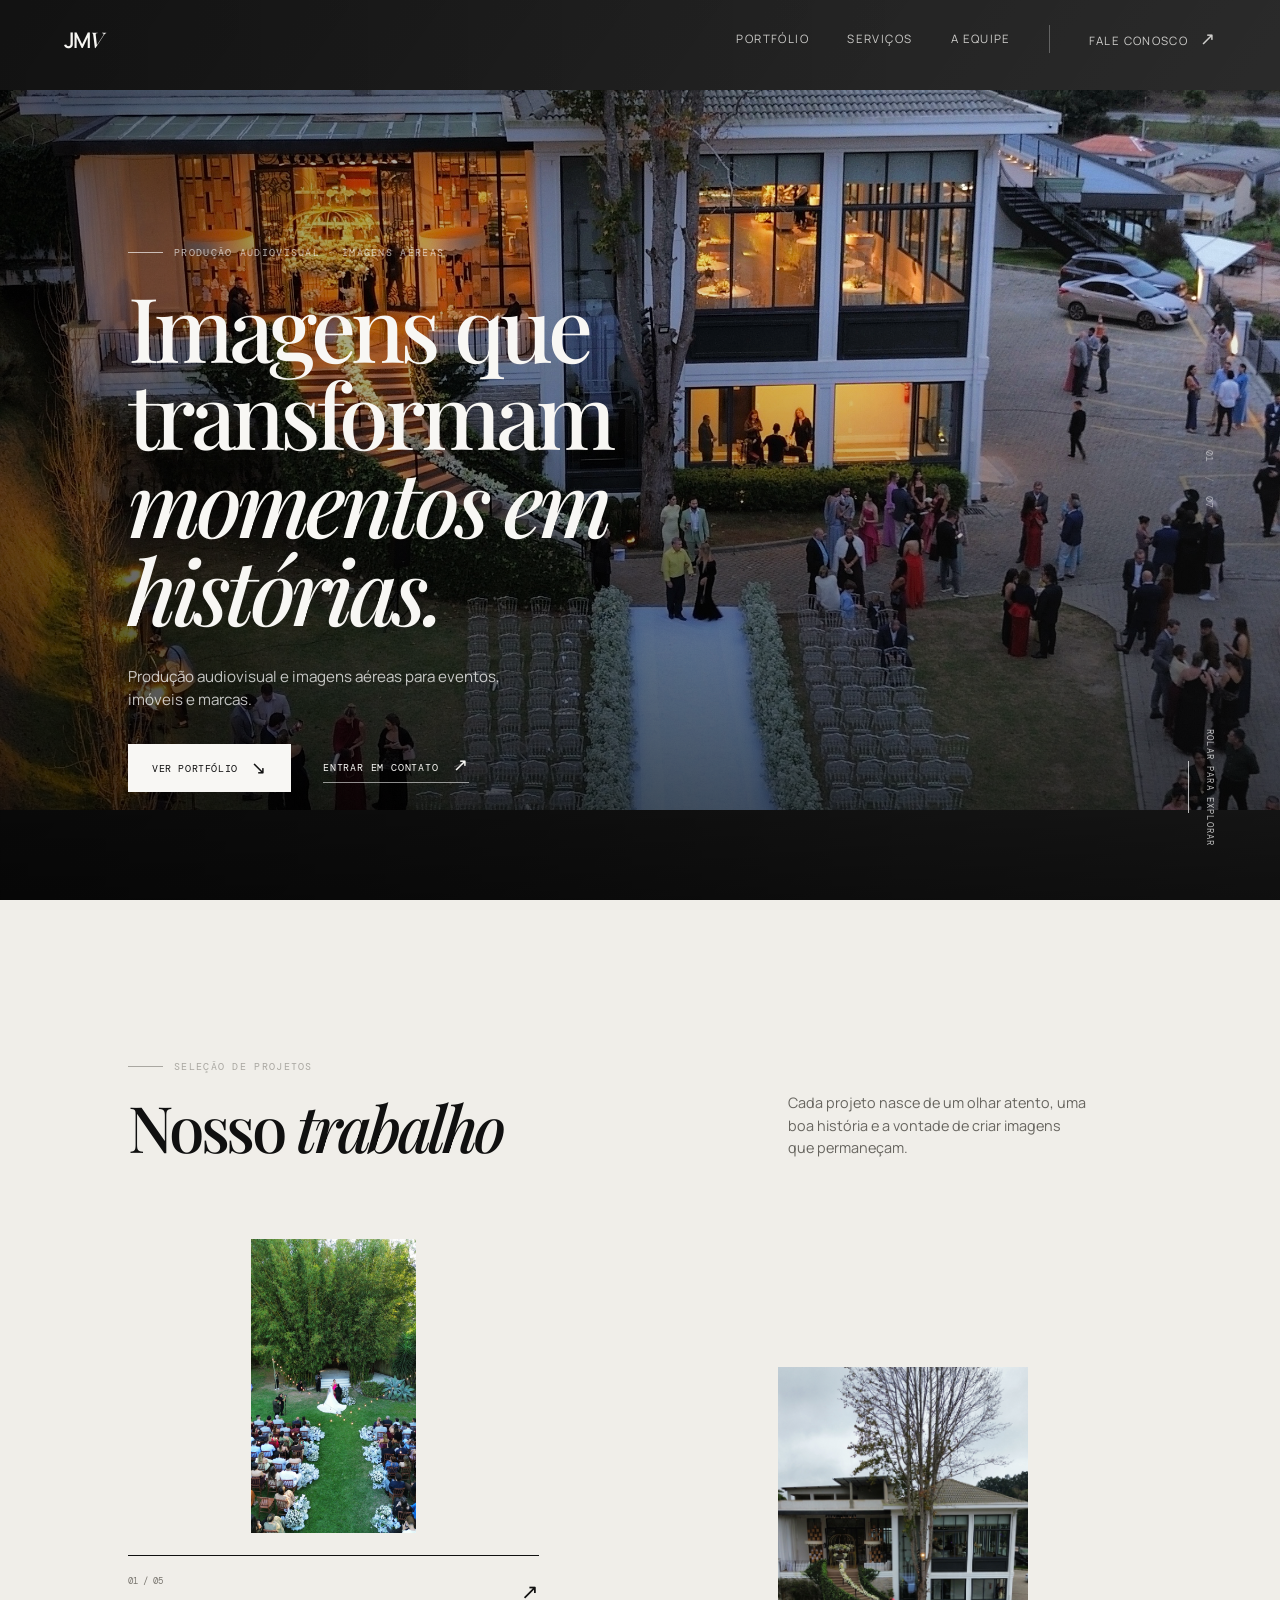
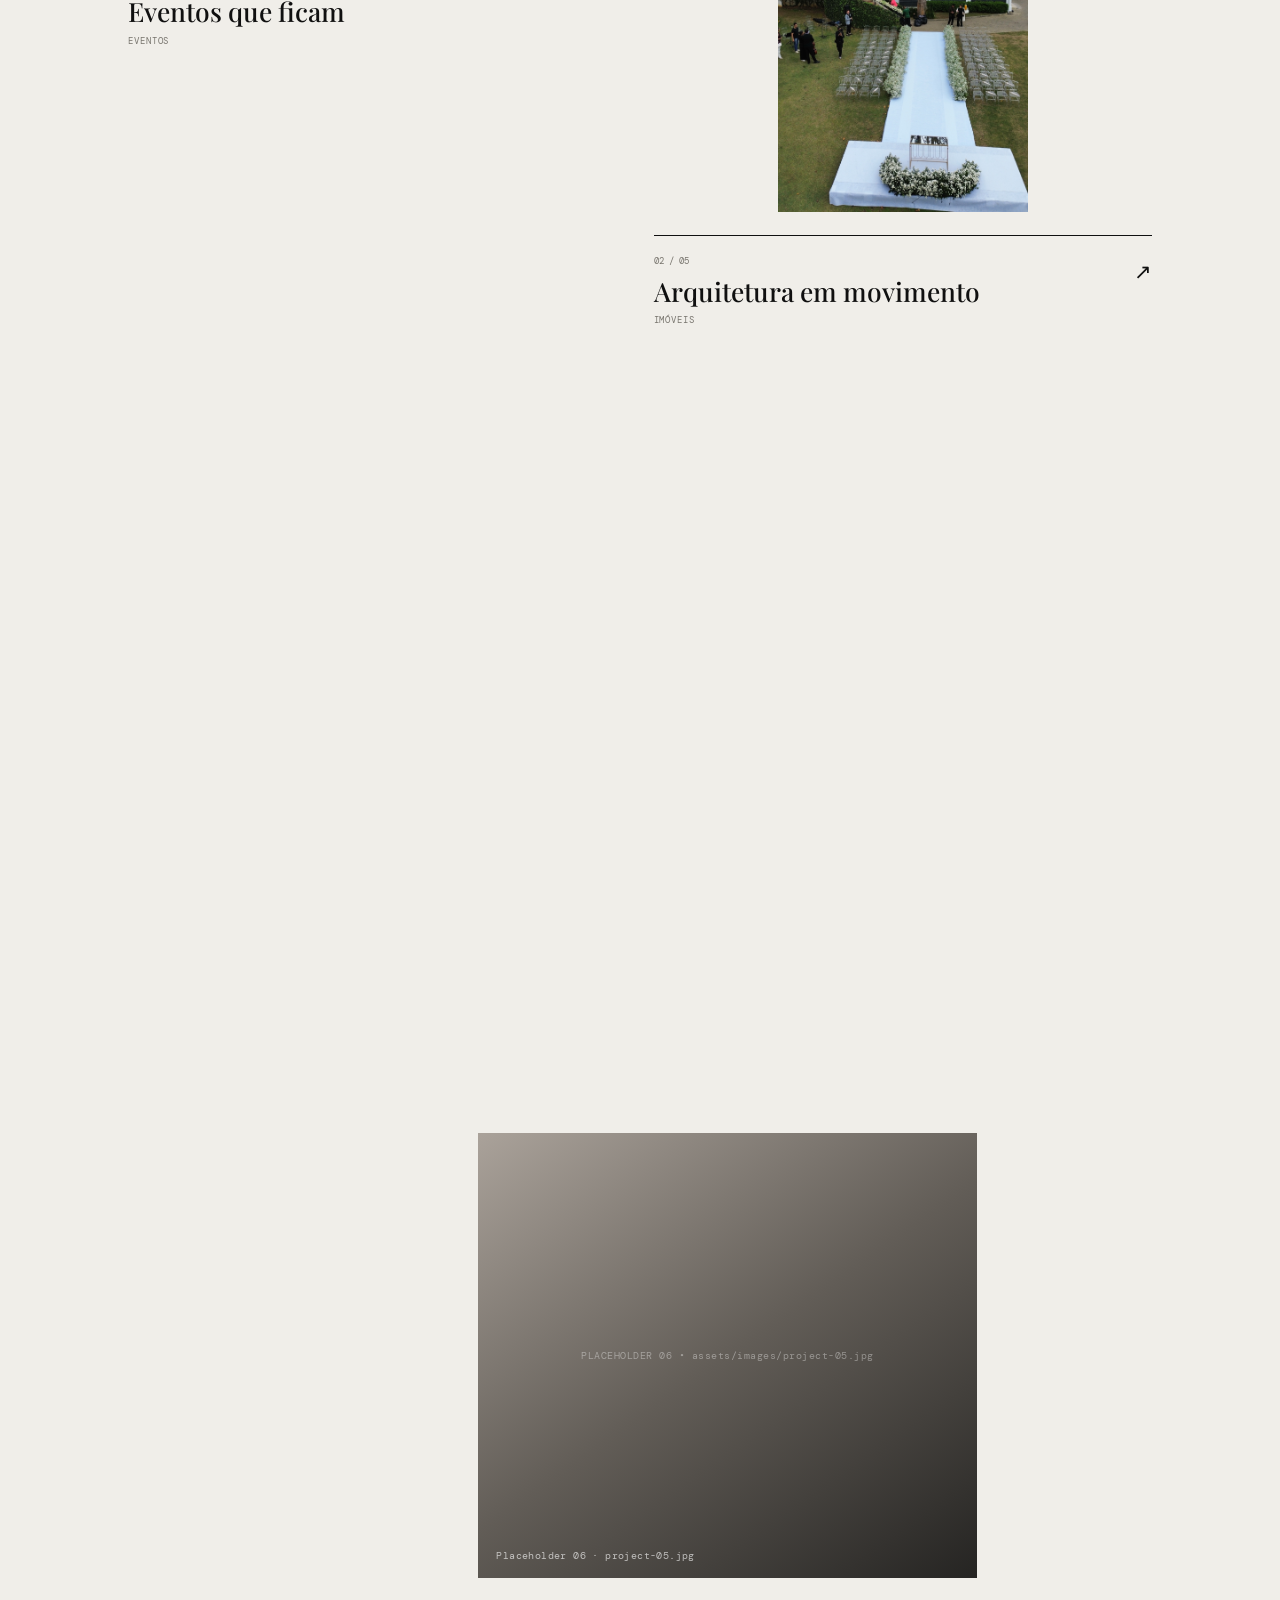
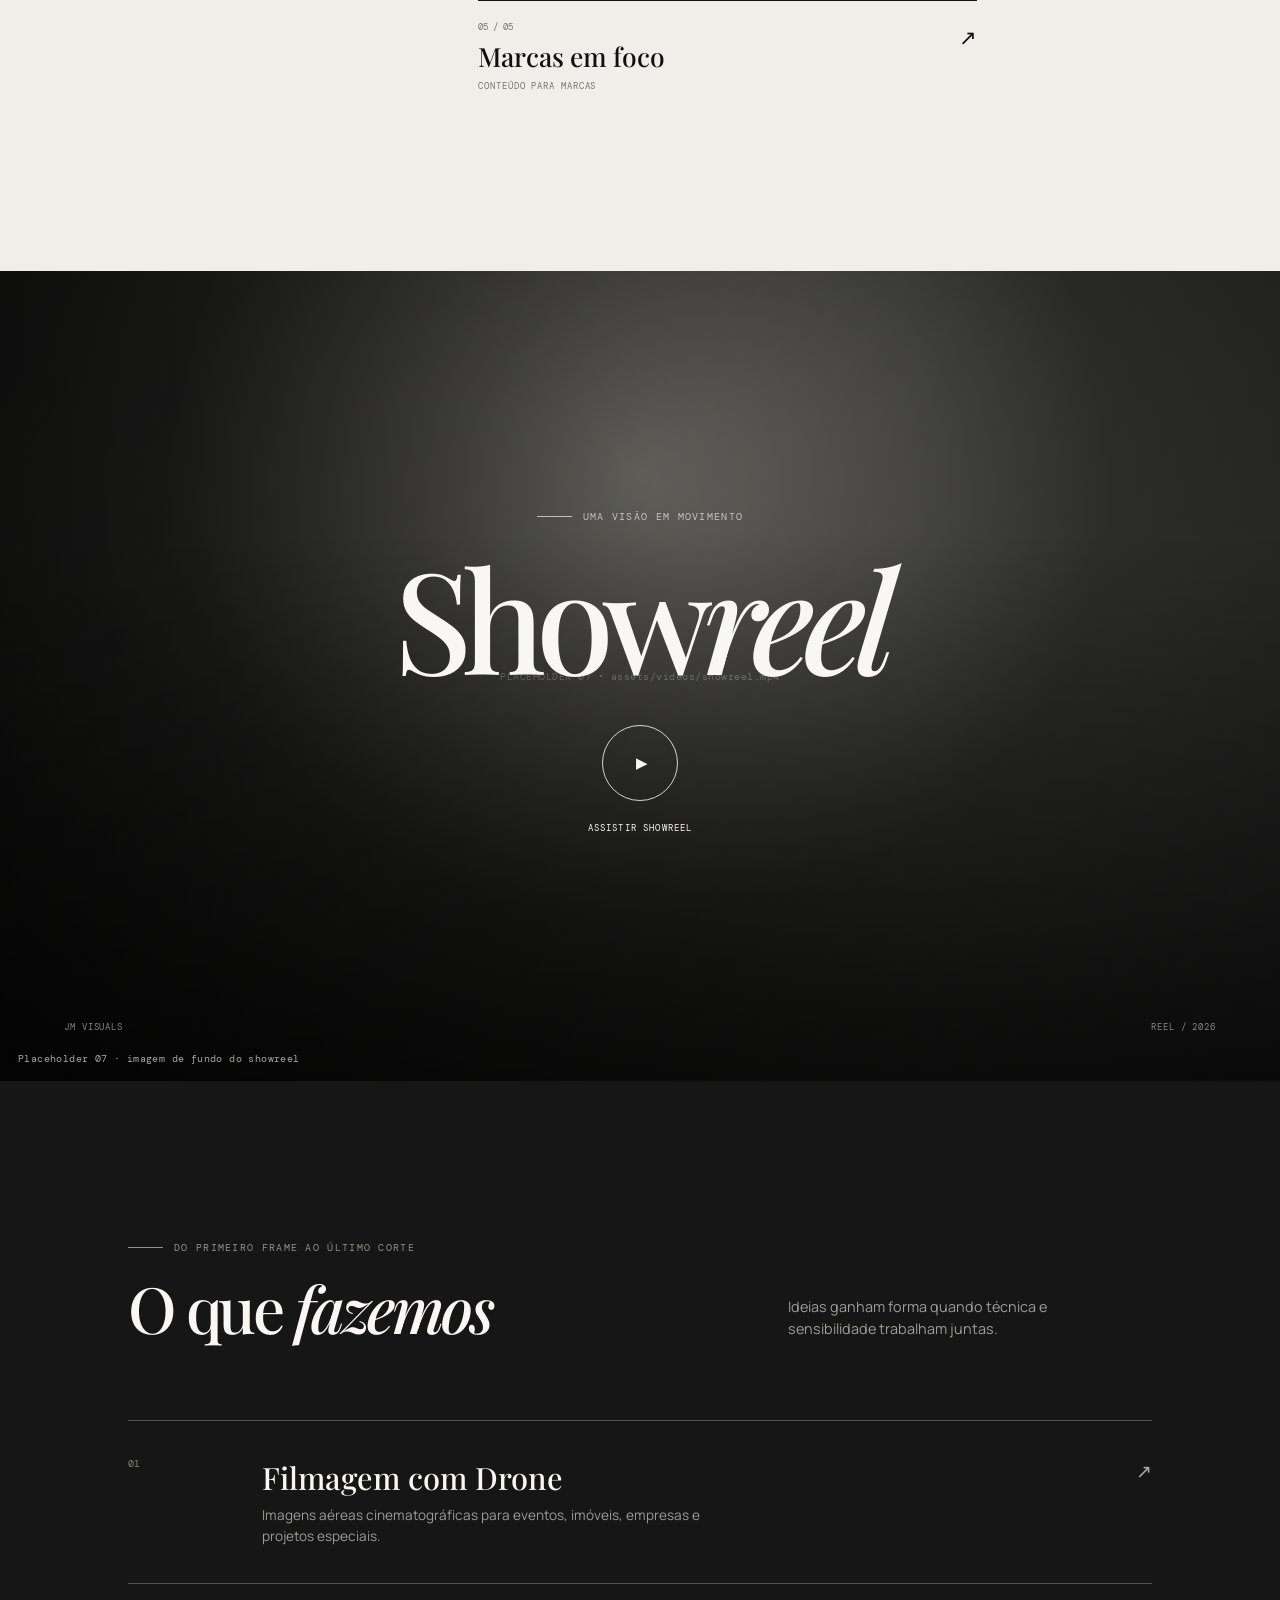
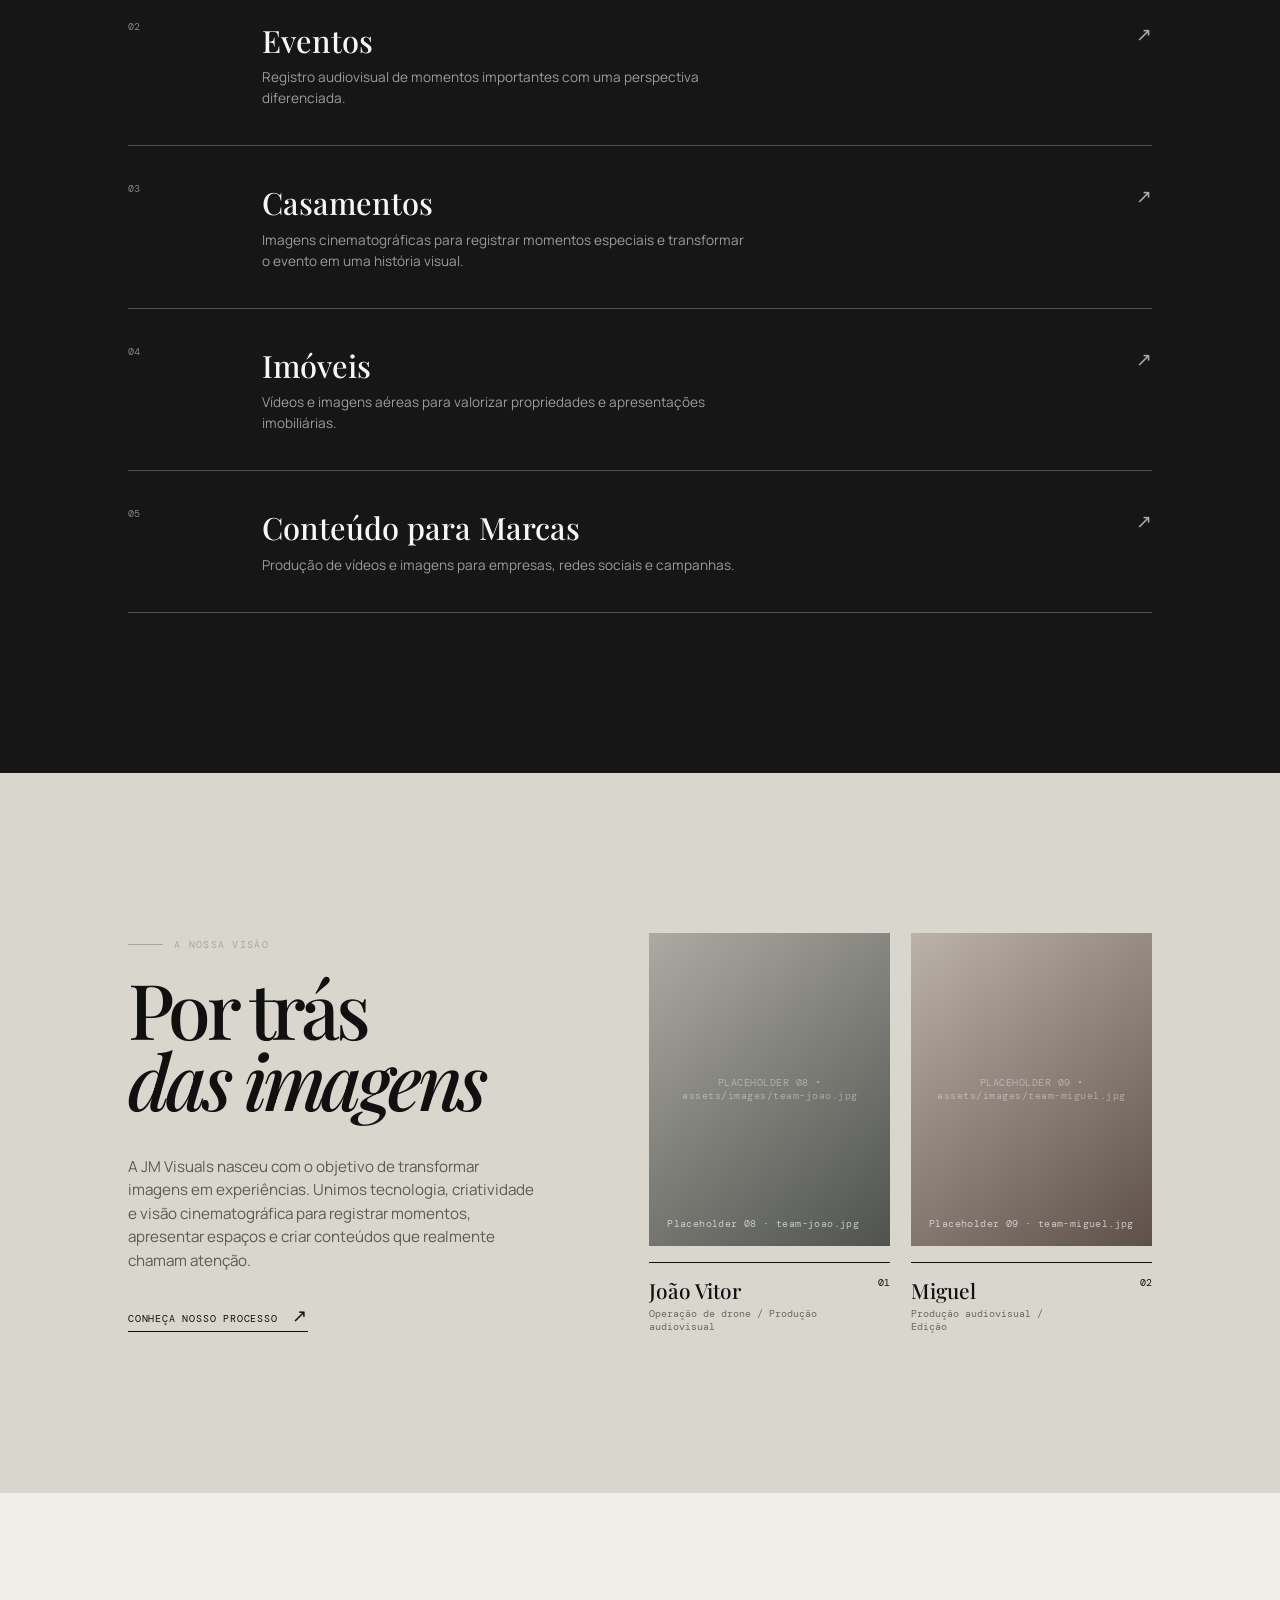
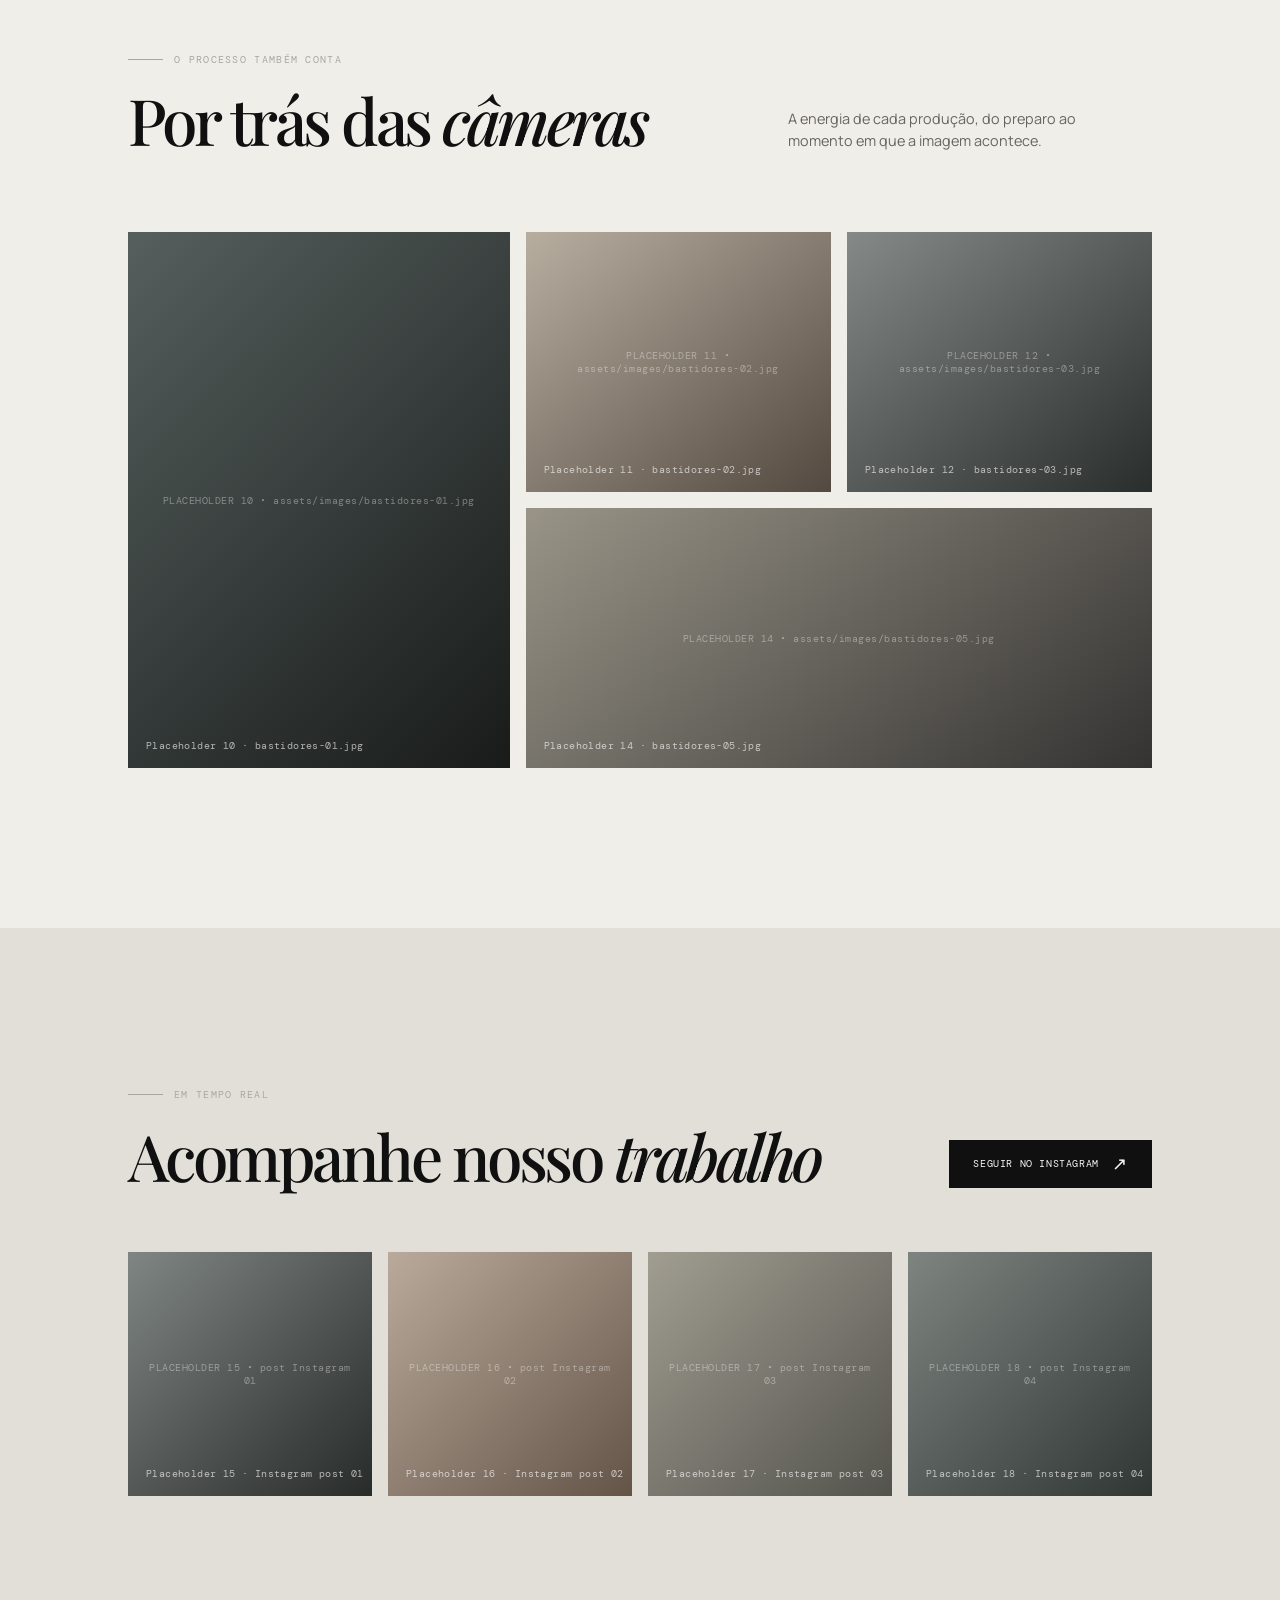
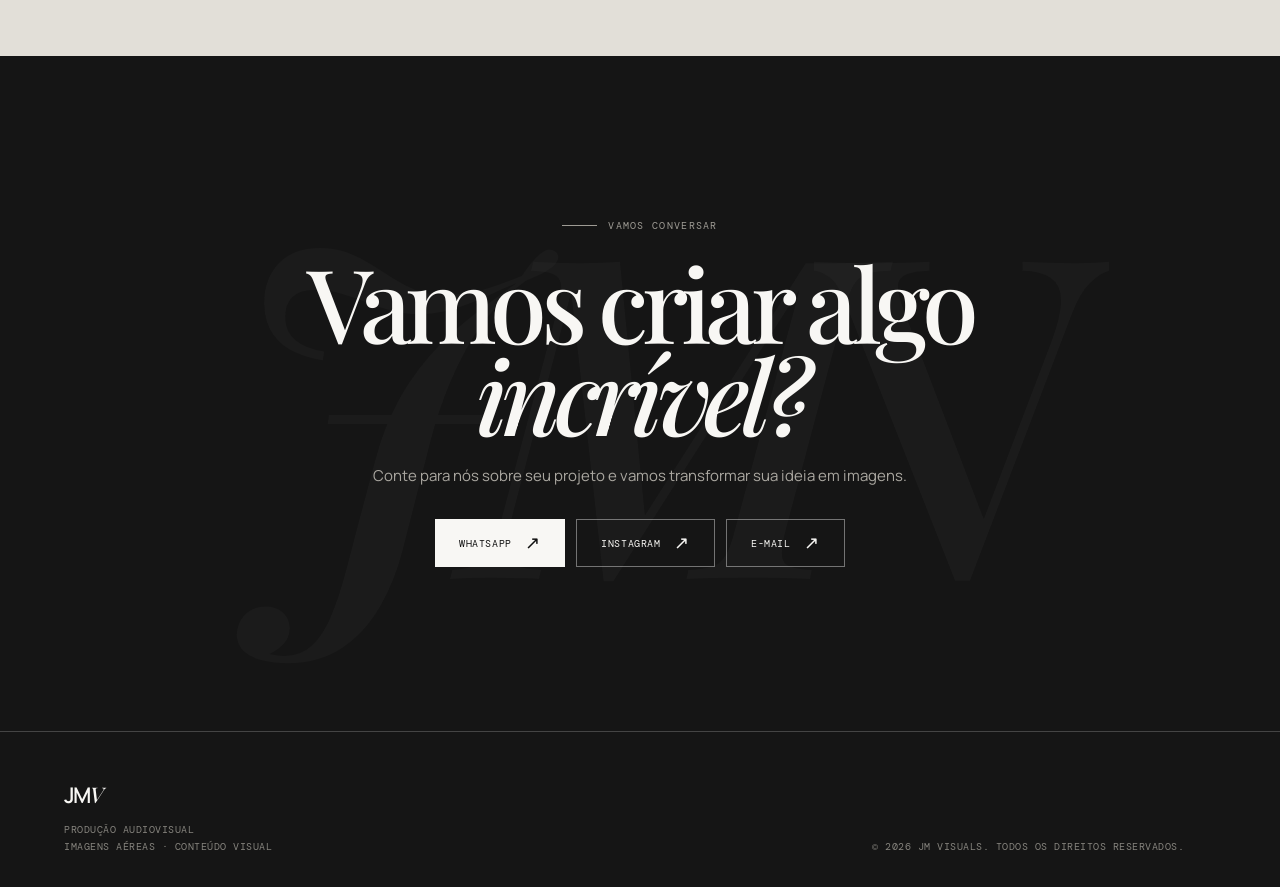
==== projeto/index.html @ 0818f1b1 "Initial commit" ====
<!doctype html>
<html lang="pt-BR">
<head>
  <meta charset="utf-8">
  <meta name="viewport" content="width=device-width, initial-scale=1">
  <meta name="description" content="JM Visuals: produção audiovisual, imagens aéreas e conteúdo visual.">
  <meta name="theme-color" content="#101010">
  <title>JM Visuals | Imagens que transformam momentos em histórias</title>
  <link rel="preconnect" href="https://fonts.googleapis.com">
  <link rel="preconnect" href="https://fonts.gstatic.com" crossorigin>
  <link href="https://fonts.googleapis.com/css2?family=DM+Mono:wght@400;500&family=Manrope:wght@400;500;600;700&family=Playfair+Display:ital,wght@0,500;0,600;1,500&display=swap" rel="stylesheet">
  <link rel="stylesheet" href="css/style.css">
  <script src="js/script.js" defer></script>
</head>
<body>
  <div class="page-loader" aria-hidden="true"><span>JM</span></div>
  <header class="site-header" id="top">
    <a class="brand" href="#top" aria-label="JM Visuals, início">JM<span>V</span></a>
    <button class="menu-toggle" type="button" aria-expanded="false" aria-controls="site-nav" aria-label="Abrir menu"><span></span><span></span></button>
    <nav class="site-nav" id="site-nav" aria-label="Navegação principal"><a href="#portfolio">Portfólio</a><a href="#services">Serviços</a><a href="#about">A equipe</a><a href="#contact" class="nav-contact">Fale conosco <span>↗</span></a></nav>
  </header>
  <main>
    <section class="hero" id="home" aria-labelledby="hero-title">
      <div class="hero-media placeholder-media media-hero" data-label="PLACEHOLDER 01 • celular: assets/images/hero.jpg • desktop: assets/images/hero2.jpg" data-mobile="assets/images/hero.jpg" data-desktop="assets/images/hero2.jpg"><span class="media-note">Placeholder 01 · hero mobile: hero.jpg · desktop: hero2.jpg</span></div>
      <div class="hero-overlay"></div>
      <div class="hero-content reveal"><p class="eyebrow"><span class="eyebrow-line"></span> Produção audiovisual · Imagens aéreas</p><h1 id="hero-title">Imagens que transformam<br><em>momentos em histórias.</em></h1><p class="hero-lede">Produção audiovisual e imagens aéreas para eventos, imóveis e marcas.</p><div class="hero-actions"><a class="button button-light" href="#portfolio">Ver portfólio <span>↘</span></a><a class="text-link" href="#contact">Entrar em contato <span>↗</span></a></div></div>
      <a class="scroll-cue" href="#portfolio" aria-label="Rolar para o portfólio"><span>Rolar para explorar</span><i></i></a><div class="hero-index">01 <span>/</span> 07</div>
    </section>
    <section class="portfolio section-pad" id="portfolio" aria-labelledby="portfolio-title"><div class="section-heading reveal"><div><p class="eyebrow"><span class="eyebrow-line"></span> Seleção de projetos</p><h2 id="portfolio-title">Nosso <em>trabalho</em></h2></div><p class="section-intro">Cada projeto nasce de um olhar atento, uma boa história e a vontade de criar imagens que permaneçam.</p></div><div class="portfolio-grid">
      <article class="project-card project-feature reveal"><div class="project-media placeholder-media media-project-01" data-label="PLACEHOLDER 02 • assets/images/imagem1.jpg"><span class="media-note">Placeholder 02 · imagem1.jpg</span></div><div class="project-info"><p class="project-number">01 / 05</p><h3>Eventos que ficam</h3><p>Eventos</p><span class="project-arrow">↗</span></div></article>
      <article class="project-card reveal"><div class="project-media placeholder-media media-project-02" data-label="PLACEHOLDER 03 • assets/images/imagem2.jpg"><span class="media-note">Placeholder 03 · imagem2.jpg</span></div><div class="project-info"><p class="project-number">02 / 05</p><h3>Arquitetura em movimento</h3><p>Imóveis</p><span class="project-arrow">↗</span></div></article>
      <article class="project-card reveal"><div class="project-media placeholder-media media-project-03" data-label="PLACEHOLDER 04 • assets/images/imagem3.jpg"><span class="media-note">Placeholder 04 · imagem3.jpg</span></div><div class="project-info"><p class="project-number">03 / 05</p><h3>Um dia para lembrar</h3><p>Casamentos</p><span class="project-arrow">↗</span></div></article>
      <article class="project-card reveal"><div class="project-media placeholder-media media-project-04" data-label="PLACEHOLDER 05 • assets/images/imagem4.jpg"><span class="media-note">Placeholder 05 · imagem4.jpg</span></div><div class="project-info"><p class="project-number">04 / 05</p><h3>Visto de cima</h3><p>Drone</p><span class="project-arrow">↗</span></div></article>
      <article class="project-card reveal"><div class="project-media placeholder-media media-project-05" data-label="PLACEHOLDER 06 • assets/images/project-05.jpg"><span class="media-note">Placeholder 06 · project-05.jpg</span></div><div class="project-info"><p class="project-number">05 / 05</p><h3>Marcas em foco</h3><p>Conteúdo para marcas</p><span class="project-arrow">↗</span></div></article>
    </div></section>
    <section class="showreel" aria-labelledby="showreel-title"><div class="showreel-media placeholder-media media-showreel" data-label="PLACEHOLDER 07 • assets/videos/showreel.mp4"><span class="media-note">Placeholder 07 · imagem de fundo do showreel</span></div><div class="showreel-overlay"></div><div class="showreel-content reveal"><p class="eyebrow"><span class="eyebrow-line"></span> Uma visão em movimento</p><h2 id="showreel-title">Show<span>reel</span></h2><button class="play-button" type="button" aria-label="Assistir Showreel"><span>▶</span></button><p>Assistir Showreel</p></div><div class="showreel-meta"><span>JM VISUALS</span><span>REEL / 2026</span></div></section>
    <section class="services section-pad" id="services" aria-labelledby="services-title"><div class="section-heading reveal"><div><p class="eyebrow"><span class="eyebrow-line"></span> Do primeiro frame ao último corte</p><h2 id="services-title">O que <em>fazemos</em></h2></div><p class="section-intro">Ideias ganham forma quando técnica e sensibilidade trabalham juntas.</p></div><div class="services-list">
      <article class="service-item reveal"><span class="service-index">01</span><div><h3>Filmagem com Drone</h3><p>Imagens aéreas cinematográficas para eventos, imóveis, empresas e projetos especiais.</p></div><span class="service-symbol">↗</span></article><article class="service-item reveal"><span class="service-index">02</span><div><h3>Eventos</h3><p>Registro audiovisual de momentos importantes com uma perspectiva diferenciada.</p></div><span class="service-symbol">↗</span></article><article class="service-item reveal"><span class="service-index">03</span><div><h3>Casamentos</h3><p>Imagens cinematográficas para registrar momentos especiais e transformar o evento em uma história visual.</p></div><span class="service-symbol">↗</span></article><article class="service-item reveal"><span class="service-index">04</span><div><h3>Imóveis</h3><p>Vídeos e imagens aéreas para valorizar propriedades e apresentações imobiliárias.</p></div><span class="service-symbol">↗</span></article><article class="service-item reveal"><span class="service-index">05</span><div><h3>Conteúdo para Marcas</h3><p>Produção de vídeos e imagens para empresas, redes sociais e campanhas.</p></div><span class="service-symbol">↗</span></article>
    </div></section>
    <section class="about section-pad" id="about" aria-labelledby="about-title"><div class="about-copy reveal"><p class="eyebrow"><span class="eyebrow-line"></span> A nossa visão</p><h2 id="about-title">Por trás<br><em>das imagens</em></h2><p class="about-text">A JM Visuals nasceu com o objetivo de transformar imagens em experiências. Unimos tecnologia, criatividade e visão cinematográfica para registrar momentos, apresentar espaços e criar conteúdos que realmente chamam atenção.</p><a class="text-link text-link-dark" href="#contact">Conheça nosso processo <span>↗</span></a></div><div class="team-grid"><article class="team-member reveal"><div class="team-photo placeholder-media media-team-joao" data-label="PLACEHOLDER 08 • assets/images/team-joao.jpg"><span class="media-note">Placeholder 08 · team-joao.jpg</span></div><div class="team-caption"><div><h3>João Vitor</h3><p>Operação de drone / Produção audiovisual</p></div><span>01</span></div></article><article class="team-member reveal"><div class="team-photo placeholder-media media-team-miguel" data-label="PLACEHOLDER 09 • assets/images/team-miguel.jpg"><span class="media-note">Placeholder 09 · team-miguel.jpg</span></div><div class="team-caption"><div><h3>Miguel</h3><p>Produção audiovisual / Edição</p></div><span>02</span></div></article></div></section>
    <section class="behind section-pad" aria-labelledby="behind-title"><div class="section-heading reveal"><div><p class="eyebrow"><span class="eyebrow-line"></span> O processo também conta</p><h2 id="behind-title">Por trás das <em>câmeras</em></h2></div><p class="section-intro">A energia de cada produção, do preparo ao momento em que a imagem acontece.</p></div><div class="behind-grid"><div class="behind-item behind-large placeholder-media media-behind-01 reveal" data-label="PLACEHOLDER 10 • assets/images/bastidores-01.jpg"><span class="media-note">Placeholder 10 · bastidores-01.jpg</span></div><div class="behind-item placeholder-media media-behind-02 reveal" data-label="PLACEHOLDER 11 • assets/images/bastidores-02.jpg"><span class="media-note">Placeholder 11 · bastidores-02.jpg</span></div><div class="behind-item placeholder-media media-behind-03 reveal" data-label="PLACEHOLDER 12 • assets/images/bastidores-03.jpg"><span class="media-note">Placeholder 12 · bastidores-03.jpg</span></div><div class="behind-item behind-wide placeholder-media media-behind-05 reveal" data-label="PLACEHOLDER 14 • assets/images/bastidores-05.jpg"><span class="media-note">Placeholder 14 · bastidores-05.jpg</span></div></div></section>
    <section class="instagram section-pad" aria-labelledby="instagram-title"><div class="instagram-header reveal"><div><p class="eyebrow"><span class="eyebrow-line"></span> Em tempo real</p><h2 id="instagram-title">Acompanhe nosso <em>trabalho</em></h2></div><a class="button button-dark" href="https://www.instagram.com/jmvisuals.air?stkn=MTF0ajE1YmlzdjF0OQ%3D%3D&amp;utm_source=qr" target="_blank" rel="noreferrer">Seguir no Instagram <span>↗</span></a></div><div class="instagram-grid"><div class="instagram-item placeholder-media insta-01 reveal" data-label="PLACEHOLDER 15 • post Instagram 01"><span class="media-note">Placeholder 15 · Instagram post 01</span></div><div class="instagram-item placeholder-media insta-02 reveal" data-label="PLACEHOLDER 16 • post Instagram 02"><span class="media-note">Placeholder 16 · Instagram post 02</span></div><div class="instagram-item placeholder-media insta-03 reveal" data-label="PLACEHOLDER 17 • post Instagram 03"><span class="media-note">Placeholder 17 · Instagram post 03</span></div><div class="instagram-item placeholder-media insta-04 reveal" data-label="PLACEHOLDER 18 • post Instagram 04"><span class="media-note">Placeholder 18 · Instagram post 04</span></div></div></section>
    <section class="contact" id="contact" aria-labelledby="contact-title"><div class="contact-inner reveal"><p class="eyebrow"><span class="eyebrow-line"></span> Vamos conversar</p><h2 id="contact-title">Vamos criar algo<br><em>incrível?</em></h2><p>Conte para nós sobre seu projeto e vamos transformar sua ideia em imagens.</p><div class="contact-actions"><a class="button button-light" href="https://wa.me/5527999960198?text=Ol%C3%A1%21+Gostaria+de+conhecer+os+servi%C3%A7os+da+JM+Visuals" target="_blank" rel="noreferrer">WhatsApp <span>↗</span></a><a class="button button-outline" href="https://www.instagram.com/jmvisuals.air?stkn=MTF0ajE1YmlzdjF0OQ%3D%3D&amp;utm_source=qr" target="_blank" rel="noreferrer">Instagram <span>↗</span></a><a class="button button-outline" href="mailto:contato@jmvisuals.com.br">E-mail <span>↗</span></a></div></div><div class="contact-mark" aria-hidden="true">JM<span>V</span></div></section>
  </main>
  <footer class="site-footer"><div class="footer-brand"><a class="brand brand-dark" href="#top">JM<span>V</span></a><p>Produção audiovisual<br>Imagens aéreas · Conteúdo visual</p></div><p class="copyright">© 2026 JM Visuals. Todos os direitos reservados.</p></footer>
  <div class="video-modal" aria-hidden="true" role="dialog" aria-label="Showreel"><button class="modal-close" type="button" aria-label="Fechar vídeo">×</button><div class="video-frame"><video controls preload="metadata"><source src="assets/videos/showreel.mp4" type="video/mp4">Seu navegador não suporta vídeo HTML5.</video><div class="video-empty"><span>▶</span><p>Adicione seu arquivo em<br><strong>assets/videos/showreel.mp4</strong></p></div></div></div>
</body>
</html>
---- projeto/css/style.css ----
.hero-media{background-size:contain!important;background-position:center!important;background-repeat:no-repeat!important}
.placeholder-media.has-media{background-size:contain!important;background-position:center!important;background-repeat:no-repeat!important}
.placeholder-media.has-media:before,.placeholder-media.has-media .media-note{display:none}
.media-project-01{background:linear-gradient(135deg,#6f7777,#242828 58%,#0f1111)}.media-project-02{background:linear-gradient(145deg,#b1a796,#595348 53%,#252321)}.media-project-03{background:linear-gradient(145deg,#bda38f,#5e4c43 50%,#1c1a1b)}.media-project-04{background:linear-gradient(145deg,#78807c,#363b38 58%,#171918)}.media-project-05{background:linear-gradient(145deg,#aaa29a,#625d57 50%,#252422)}
.media-project-01{background-image:linear-gradient(135deg,rgba(111,119,119,.72),rgba(36,40,40,.72) 58%,rgba(15,17,17,.72)),url('../assets/images/project-01.jpg')}.media-project-02{background-image:linear-gradient(145deg,rgba(177,167,150,.72),rgba(89,83,72,.72) 53%,rgba(37,35,33,.72)),url('../assets/images/project-02.jpg')}.media-project-03{background-image:linear-gradient(145deg,rgba(189,163,143,.72),rgba(94,76,67,.72) 50%,rgba(28,26,27,.72)),url('../assets/images/project-03.jpg')}.media-project-04{background-image:linear-gradient(145deg,rgba(120,128,124,.72),rgba(54,59,56,.72) 58%,rgba(23,25,24,.72)),url('../assets/images/project-04.jpg')}.media-project-05{background-image:linear-gradient(145deg,rgba(170,162,154,.72),rgba(98,93,87,.72) 50%,rgba(37,36,34,.72)),url('../assets/images/project-05.jpg')}
.media-team-joao{background-image:linear-gradient(140deg,rgba(172,170,162,.72),rgba(79,82,78,.72)),url('../assets/images/team-joao.jpg')}.media-team-miguel{background-image:linear-gradient(140deg,rgba(187,178,170,.72),rgba(94,80,72,.72)),url('../assets/images/team-miguel.jpg')}
:root{--ink:#101010;--paper:#f0eee9;--muted:#a9a7a1;--line:rgba(16,16,16,.16);--white:#f8f7f4;--mono:'DM Mono',monospace;--sans:'Manrope',sans-serif;--display:'Playfair Display',serif}*{box-sizing:border-box}html{scroll-behavior:smooth}body{margin:0;background:var(--paper);color:var(--ink);font-family:var(--sans);font-size:15px;line-height:1.55}body.is-locked{overflow:hidden}a{color:inherit;text-decoration:none}button{font:inherit;border:0;cursor:pointer}.page-loader{position:fixed;inset:0;background:var(--ink);z-index:100;display:grid;place-items:center;color:var(--white);font-family:var(--display);font-size:3rem;font-style:italic;animation:loader-out .9s .4s forwards}.page-loader span{animation:loader-word .7s ease-out forwards}@keyframes loader-word{from{opacity:0;transform:translateY(12px)}to{opacity:1;transform:none}}@keyframes loader-out{to{visibility:hidden;opacity:0;pointer-events:none}}.site-header{height:78px;position:fixed;top:0;left:0;right:0;z-index:20;padding:0 5vw;display:flex;align-items:center;justify-content:space-between;color:var(--white);transition:background .35s,height .35s}.site-header.scrolled{height:64px;background:rgba(16,16,16,.92);backdrop-filter:blur(12px)}.brand{font:600 1.35rem var(--sans);letter-spacing:-.08em}.brand span{font-family:var(--display);font-style:italic;font-weight:500}.site-nav{display:flex;align-items:center;gap:2.4rem;font-size:.72rem;text-transform:uppercase;letter-spacing:.12em}.site-nav a{opacity:.8;transition:opacity .25s}.site-nav a:hover{opacity:1}.nav-contact{border-left:1px solid rgba(255,255,255,.35);padding-left:2.4rem}.site-nav span,.button span,.text-link span{font-size:1.1rem;margin-left:.5rem}.menu-toggle{display:none;background:none;width:36px;height:36px;padding:8px}.menu-toggle span{display:block;background:var(--white);height:1px;margin:6px 0;transition:.25s}.hero{min-height:100svh;position:relative;display:flex;align-items:flex-end;overflow:hidden;background:#252525;color:var(--white)}.placeholder-media{position:relative;overflow:hidden;background:#292929}.placeholder-media:before{content:attr(data-label);position:absolute;inset:0;display:grid;place-items:center;color:rgba(255,255,255,.38);font:10px var(--mono);letter-spacing:.05em;text-align:center;padding:20px}.media-note{position:absolute;bottom:16px;left:18px;color:rgba(255,255,255,.65);font:10px var(--mono);letter-spacing:.04em;z-index:2}.hero-media,.showreel-media{position:absolute;inset:0;background:radial-gradient(circle at 70% 34%,#6b6b67 0,#343431 30%,#191919 68%)}.hero-media:after,.showreel-media:after{content:'';position:absolute;inset:0;background:linear-gradient(125deg,rgba(0,0,0,.35),transparent 50%,rgba(255,255,255,.08));opacity:.8}.hero-overlay,.showreel-overlay{position:absolute;inset:0;background:linear-gradient(0deg,rgba(0,0,0,.7),transparent 68%),linear-gradient(90deg,rgba(0,0,0,.35),transparent 72%)}.hero-content{position:relative;z-index:1;padding:0 10vw 12vh;max-width:960px}.eyebrow{font:10px var(--mono);text-transform:uppercase;letter-spacing:.13em;display:flex;align-items:center;gap:11px;margin:0 0 1.4rem;color:var(--muted)}.hero .eyebrow{color:rgba(255,255,255,.65)}.eyebrow-line{display:inline-block;width:35px;height:1px;background:currentColor}.hero h1{font:500 clamp(3rem,7vw,7.3rem)/.98 var(--display);letter-spacing:-.055em;margin:0}.hero h1 em,h2 em{font-style:italic;font-weight:500}.hero-lede{max-width:380px;font-size:.95rem;color:rgba(255,255,255,.75);margin:2rem 0}.hero-actions{display:flex;align-items:center;gap:2rem}.button{display:inline-flex;align-items:center;justify-content:center;gap:.35rem;min-height:48px;padding:0 1.5rem;font:10px var(--mono);letter-spacing:.06em;text-transform:uppercase;transition:transform .25s,background .25s,color .25s}.button:hover{transform:translateY(-3px)}.button-light{background:var(--white);color:var(--ink)}.button-light:hover{background:#fff}.button-dark{background:var(--ink);color:var(--white)}.button-outline{border:1px solid rgba(255,255,255,.4);color:var(--white)}.button-outline:hover{background:var(--white);color:var(--ink)}.text-link{font:10px var(--mono);letter-spacing:.08em;text-transform:uppercase;border-bottom:1px solid rgba(255,255,255,.55);padding-bottom:6px}.text-link-dark{border-color:var(--ink)}.scroll-cue{position:absolute;right:5vw;bottom:6vh;display:flex;flex-direction:column;align-items:center;gap:15px;font:9px var(--mono);text-transform:uppercase;letter-spacing:.13em;writing-mode:vertical-rl;color:rgba(255,255,255,.7)}.scroll-cue i{display:block;width:1px;height:52px;background:rgba(255,255,255,.7)}.hero-index{position:absolute;right:5vw;top:50%;font:10px var(--mono);color:rgba(255,255,255,.5);writing-mode:vertical-rl}.hero-index span{margin:8px 0;color:rgba(255,255,255,.25)}.section-pad{padding:10rem 10vw}.section-heading{display:flex;justify-content:space-between;align-items:flex-end;margin-bottom:5rem}.section-heading h2,.instagram h2{font:500 clamp(2.7rem,5vw,5.2rem)/1 var(--display);letter-spacing:-.055em;margin:0}.section-intro{max-width:300px;color:#67655f;font-size:.9rem;margin:0 5vw 0 2rem}.portfolio{background:var(--paper)}.portfolio-grid{display:grid;grid-template-columns:repeat(12,1fr);gap:5vw 1.7rem}.project-card{grid-column:span 5}.project-card:nth-child(2){grid-column:7/span 6;margin-top:8rem}.project-card:nth-child(3){grid-column:2/span 5}.project-card:nth-child(4){grid-column:8/span 5;margin-top:8rem}.project-card:nth-child(5){grid-column:5/span 6;margin-top:2rem}.project-media{aspect-ratio:1.12}.project-feature .project-media{aspect-ratio:1.4}.media-project-01{background:linear-gradient(135deg,#6f7777,#242828 58%,#0f1111)}.media-project-02{background:linear-gradient(145deg,#b1a796,#595348 53%,#252321)}.media-project-03{background:linear-gradient(145deg,#bda38f,#5e4c43 50%,#1c1a1b)}.media-project-04{background:linear-gradient(145deg,#78807c,#363b38 58%,#171918)}.media-project-05{background:linear-gradient(145deg,#aaa29a,#625d57 50%,#252422)}.project-info{position:relative;padding:1.2rem 0;border-top:1px solid var(--ink);margin-top:1.4rem}.project-info h3{font:500 1.65rem var(--display);margin:.35rem 0}.project-info p:last-of-type{font:9px var(--mono);text-transform:uppercase;letter-spacing:.1em;color:#78756e;margin:0}.project-number{font:9px var(--mono);color:#78756e;margin:0}.project-arrow,.service-symbol{position:absolute;right:0;top:1.2rem;font-size:1.3rem}.project-media:after,.behind-item:after,.instagram-item:after{content:'';position:absolute;inset:0;background:rgba(255,255,255,.1);opacity:0;transition:opacity .35s}.project-card:hover .project-media:after,.behind-item:hover:after,.instagram-item:hover:after{opacity:1}.project-card:hover .project-media:before{transform:scale(1.06)}.project-media:before{transition:transform .7s}.showreel{min-height:90vh;position:relative;color:var(--white);display:grid;place-items:center;overflow:hidden}.showreel-media{background:radial-gradient(ellipse at 50% 25%,#6e6d67,#272725 52%,#111)}.showreel-content{position:relative;text-align:center;display:flex;flex-direction:column;align-items:center}.showreel .eyebrow{color:rgba(255,255,255,.65)}.showreel h2{font:500 clamp(4rem,11vw,11rem)/.8 var(--display);letter-spacing:-.07em;margin:1rem 0 3.2rem}.showreel h2 span{font-style:italic}.play-button{width:76px;height:76px;border:1px solid rgba(255,255,255,.8);border-radius:50%;background:transparent;color:var(--white);transition:background .3s,transform .3s;display:grid;place-items:center}.play-button span{font-size:15px;margin-left:3px}.play-button:hover{background:var(--white);color:var(--ink);transform:scale(1.08)}.showreel-content>p:last-child{font:9px var(--mono);letter-spacing:.13em;text-transform:uppercase;margin-top:1.3rem}.showreel-meta{position:absolute;bottom:3rem;left:5vw;right:5vw;display:flex;justify-content:space-between;font:9px var(--mono);letter-spacing:.1em;color:rgba(255,255,255,.5)}.services{background:#161616;color:var(--white)}.services .eyebrow{color:#92908b}.services .section-intro{color:#9f9d97}.services-list{border-top:1px solid rgba(255,255,255,.25)}.service-item{position:relative;display:grid;grid-template-columns:10% 1fr auto;gap:2rem;align-items:start;padding:2.25rem 0;border-bottom:1px solid rgba(255,255,255,.25);transition:padding .3s}.service-item:hover{padding-left:1rem;padding-right:1rem;background:#202020}.service-index{font:10px var(--mono);color:#85837d}.service-item h3{font:500 clamp(1.4rem,2.4vw,2.3rem) var(--display);margin:0 0 .4rem}.service-item p{color:#9e9c96;max-width:490px;margin:0;font-size:.85rem}.service-symbol{position:static;color:#aaa;font-size:1.2rem}.about{display:grid;grid-template-columns:1fr 1.2fr;gap:8vw;align-items:center;background:#d9d6ce}.about-copy h2{font:500 clamp(3.2rem,6vw,6.3rem)/.92 var(--display);letter-spacing:-.06em;margin:0 0 2.5rem}.about-text{max-width:410px;color:#5c5a54;font-size:.95rem;margin-bottom:2rem}.team-grid{display:grid;grid-template-columns:1fr 1fr;gap:1.3rem}.team-photo{aspect-ratio:.77}.media-team-joao{background:linear-gradient(140deg,#acaaa2,#4f524e)}.media-team-miguel{background:linear-gradient(140deg,#bbb2aa,#5e5048)}.team-caption{display:flex;justify-content:space-between;border-top:1px solid var(--ink);padding-top:.8rem;margin-top:1rem}.team-caption h3{font:500 1.3rem var(--display);margin:0}.team-caption p{font:10px var(--mono);color:#6d6a64;margin:.2rem 0 0;max-width:170px}.team-caption>span{font:10px var(--mono)}.behind{background:var(--paper)}.behind-grid{display:grid;grid-template-columns:1.25fr 1fr 1fr;grid-auto-rows:260px;gap:1rem}.behind-item{min-height:0}.behind-large{grid-row:span 2}.behind-wide{grid-column:2/span 2}.media-behind-01{background:linear-gradient(135deg,#555f5d,#181b1a)}.media-behind-02{background:linear-gradient(140deg,#b8aea0,#534940)}.media-behind-03{background:linear-gradient(140deg,#858988,#292d2c)}.media-behind-04{background:linear-gradient(140deg,#aaa49d,#474441)}.media-behind-05{background:linear-gradient(140deg,#999487,#343332)}.instagram{background:#e2dfd8}.instagram-header{display:flex;justify-content:space-between;align-items:end;margin-bottom:4rem}.instagram-grid{display:grid;grid-template-columns:repeat(4,1fr);gap:1rem}.instagram-item{aspect-ratio:1;background:#777}.insta-01{background:linear-gradient(135deg,#808683,#272b2a)}.insta-02{background:linear-gradient(135deg,#b9aa9b,#645448)}.insta-03{background:linear-gradient(135deg,#a19d91,#53534d)}.insta-04{background:linear-gradient(135deg,#7e8581,#303634)}.contact{min-height:75vh;background:#151515;color:var(--white);display:grid;place-items:center;text-align:center;position:relative;overflow:hidden}.contact-inner{position:relative;z-index:1}.contact .eyebrow{justify-content:center;color:#9e9b94}.contact h2{font:500 clamp(3.5rem,8vw,8rem)/.9 var(--display);letter-spacing:-.065em;margin:1.5rem 0}.contact h2 em{display:block}.contact-inner>p:not(.eyebrow){color:#aaa7a0;margin:0 auto 2rem}.contact-actions{display:flex;justify-content:center;gap:.7rem}.contact-mark{position:absolute;font:500 35vw/1 var(--display);font-style:italic;color:rgba(255,255,255,.025);letter-spacing:-.1em}.contact-mark span{font-style:normal}.site-footer{background:#151515;color:var(--white);border-top:1px solid rgba(255,255,255,.2);padding:3rem 5vw 2rem;display:grid;grid-template-columns:1fr 1fr auto;align-items:end;gap:2rem}.brand-dark{display:block}.footer-brand p,.copyright{font:10px/1.7 var(--mono);text-transform:uppercase;letter-spacing:.05em;color:#86847e;margin:.8rem 0 0}.footer-links{display:flex;gap:1.5rem;font:10px var(--mono);text-transform:uppercase;letter-spacing:.08em}.footer-links span{margin-left:.3rem}.copyright{margin:0;text-align:right}.video-modal{position:fixed;inset:0;background:rgba(0,0,0,.9);z-index:50;display:none;place-items:center;padding:5vw}.video-modal.is-open{display:grid}.modal-close{position:absolute;top:2rem;right:3rem;background:transparent;color:var(--white);font-size:2rem}.video-frame{width:min(900px,100%);aspect-ratio:16/9;background:#1b1b1b;position:relative}.video-frame video{width:100%;height:100%;display:none}.video-frame.has-video video{display:block}.video-empty{height:100%;display:grid;place-items:center;text-align:center;color:#aaa;font:11px var(--mono)}.video-empty span{font-size:2rem;color:var(--white)}.video-frame.has-video .video-empty{display:none}.reveal{opacity:0;transform:translateY(28px);transition:opacity .8s ease,transform .8s ease}.reveal.is-visible{opacity:1;transform:none}@media(max-width:800px){.site-header{height:68px;padding:0 6vw}.site-nav{position:absolute;top:68px;left:0;right:0;background:rgba(16,16,16,.97);display:flex;flex-direction:column;align-items:flex-start;gap:0;padding:1rem 6vw 1.5rem;transform:translateY(-150%);transition:transform .35s}.site-nav.is-open{transform:none}.site-nav a{padding:1rem 0;width:100%;border-bottom:1px solid rgba(255,255,255,.15)}.nav-contact{border-left:0;padding-left:0}.menu-toggle{display:block}.menu-toggle.is-active span:first-child{transform:translateY(3px) rotate(45deg)}.menu-toggle.is-active span:last-child{transform:translateY(-4px) rotate(-45deg)}.hero-content{padding:0 8vw 14vh}.hero h1{font-size:clamp(3rem,12vw,5rem)}.hero-index{display:none}.scroll-cue{right:6vw}.section-pad{padding:7rem 7vw}.section-heading{display:block;margin-bottom:3.5rem}.section-intro{margin:1.5rem 0 0;max-width:340px}.portfolio-grid{display:block}.project-card,.project-card:nth-child(n){margin:0 0 4.5rem}.project-card:nth-child(even){margin-left:10%}.project-media{aspect-ratio:1.12!important}.showreel{min-height:78vh}.services-list{margin-top:1rem}.service-item{grid-template-columns:12% 1fr auto;gap:.5rem}.service-item p{font-size:.78rem}.about{display:block}.about-copy{margin-bottom:4rem}.team-grid{gap:.8rem}.team-caption{display:block}.team-caption>span{display:none}.team-caption h3{font-size:1.15rem}.team-caption p{font-size:9px}.behind-grid{grid-template-columns:1fr 1fr;grid-auto-rows:190px}.behind-large{grid-row:span 2}.behind-wide{grid-column:1/span 2}.instagram-header{display:block;margin-bottom:2.5rem}.instagram-header .button{margin-top:1.5rem}.instagram-grid{grid-template-columns:1fr 1fr;gap:.7rem}.contact{min-height:72vh;padding:6rem 7vw}.contact-actions{flex-wrap:wrap}.site-footer{display:block;padding:3rem 7vw 2rem}.footer-links{margin:2.5rem 0;flex-wrap:wrap}.copyright{text-align:left}.media-note{font-size:8px;left:10px;bottom:10px}}@media(prefers-reduced-motion:reduce){*,*::before,*::after{scroll-behavior:auto!important;animation-duration:.01ms!important;transition-duration:.01ms!important}}
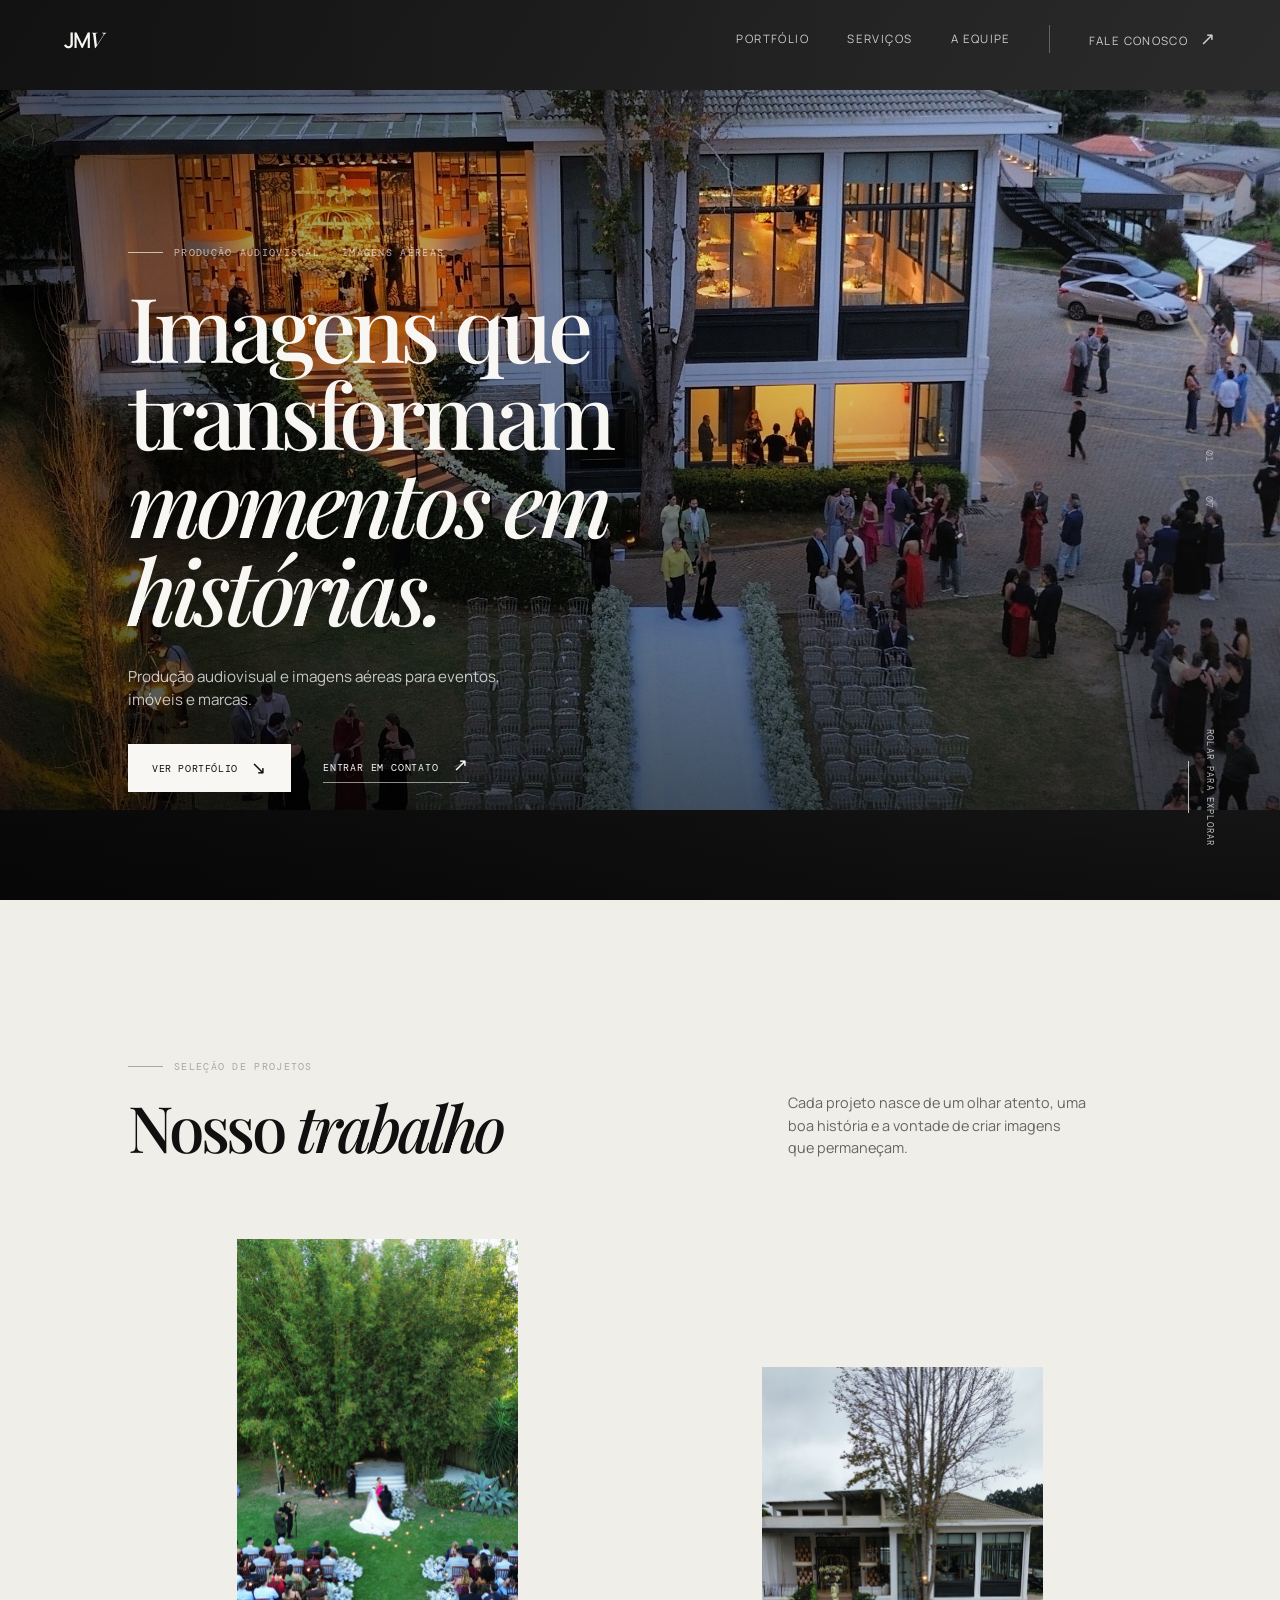
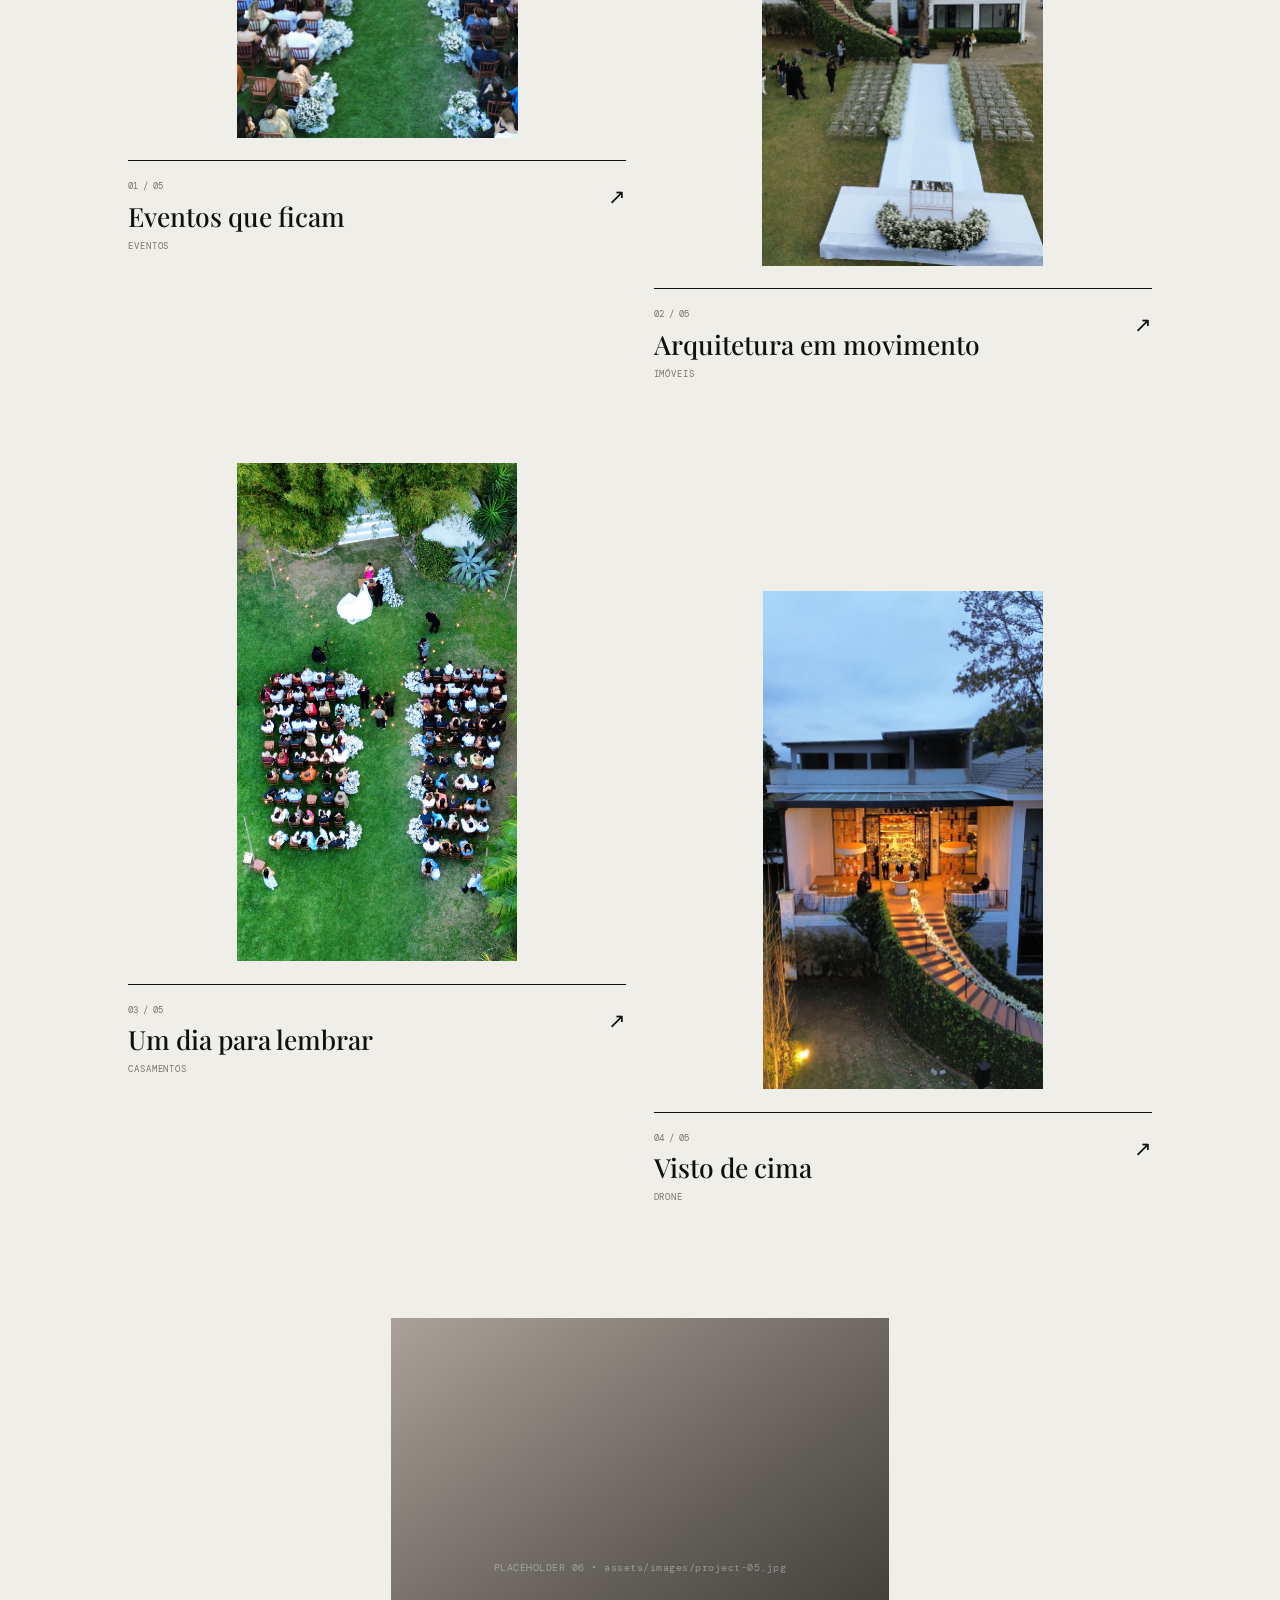
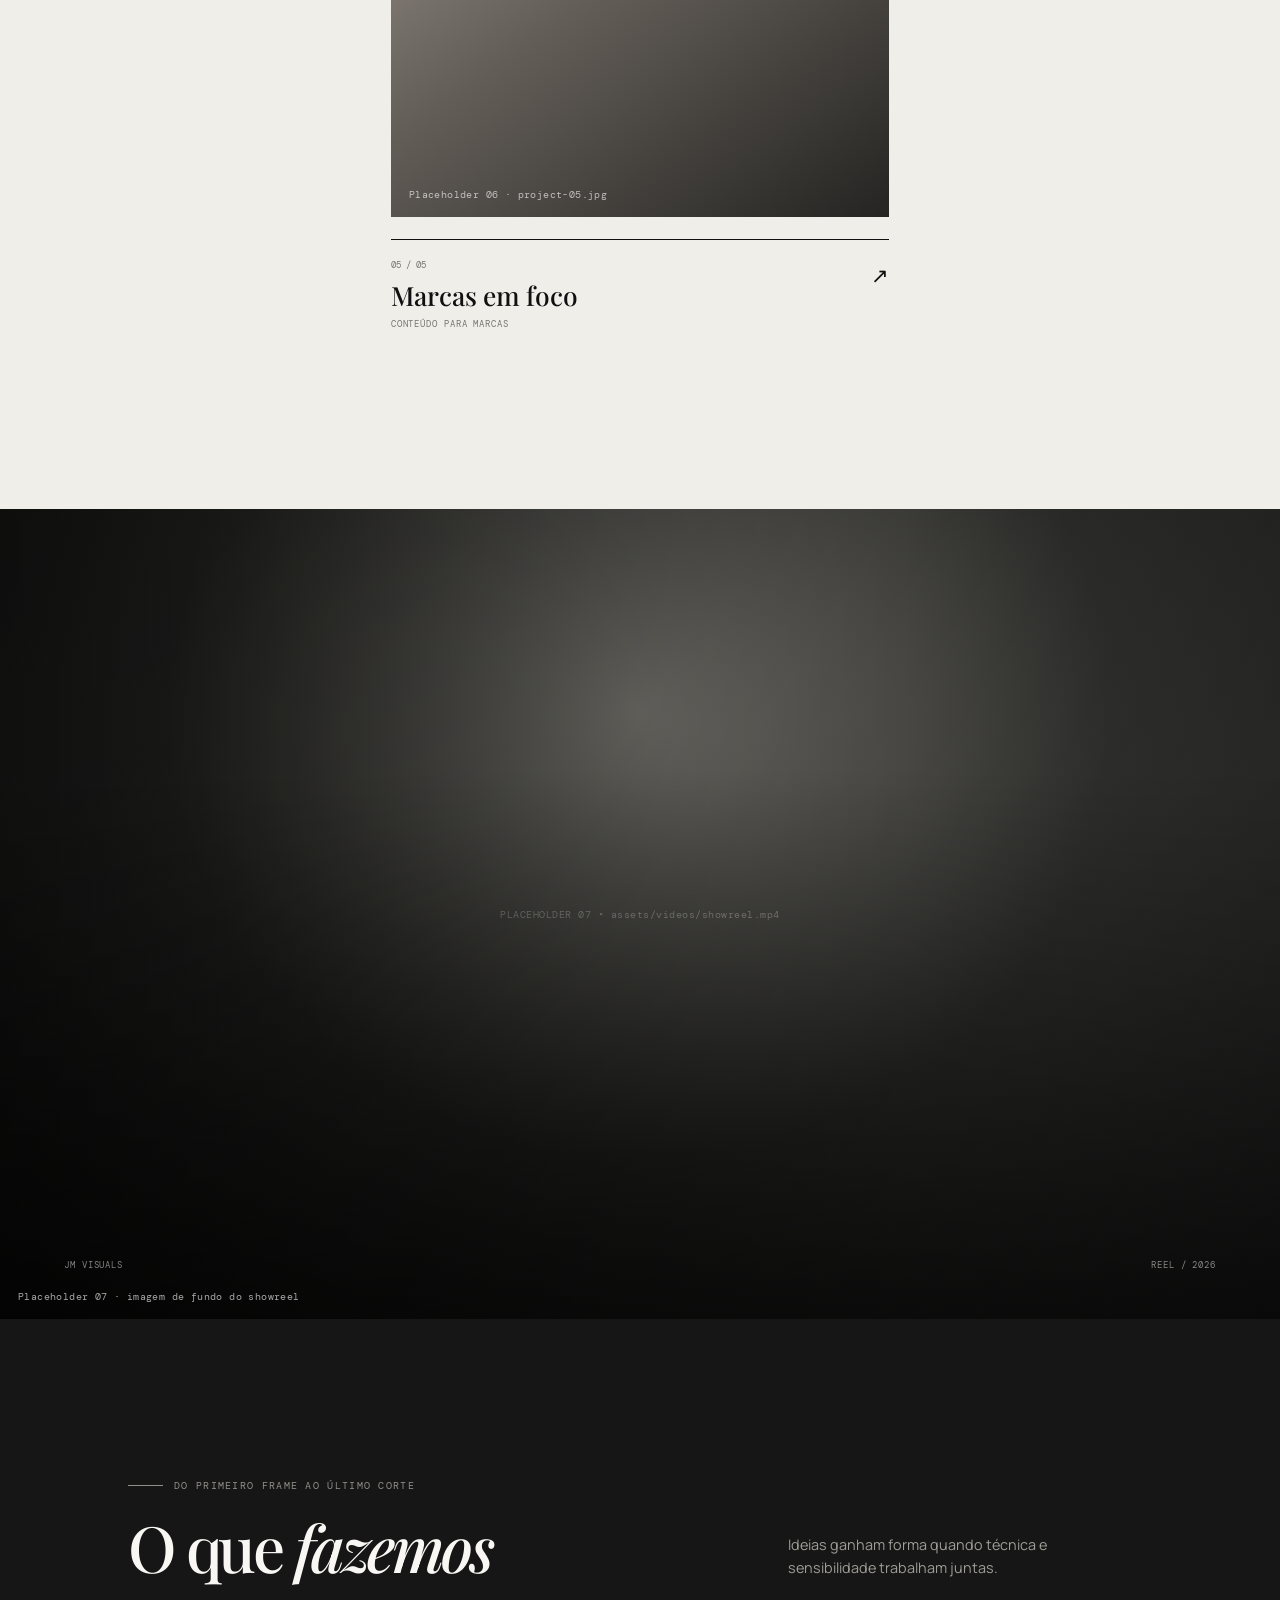
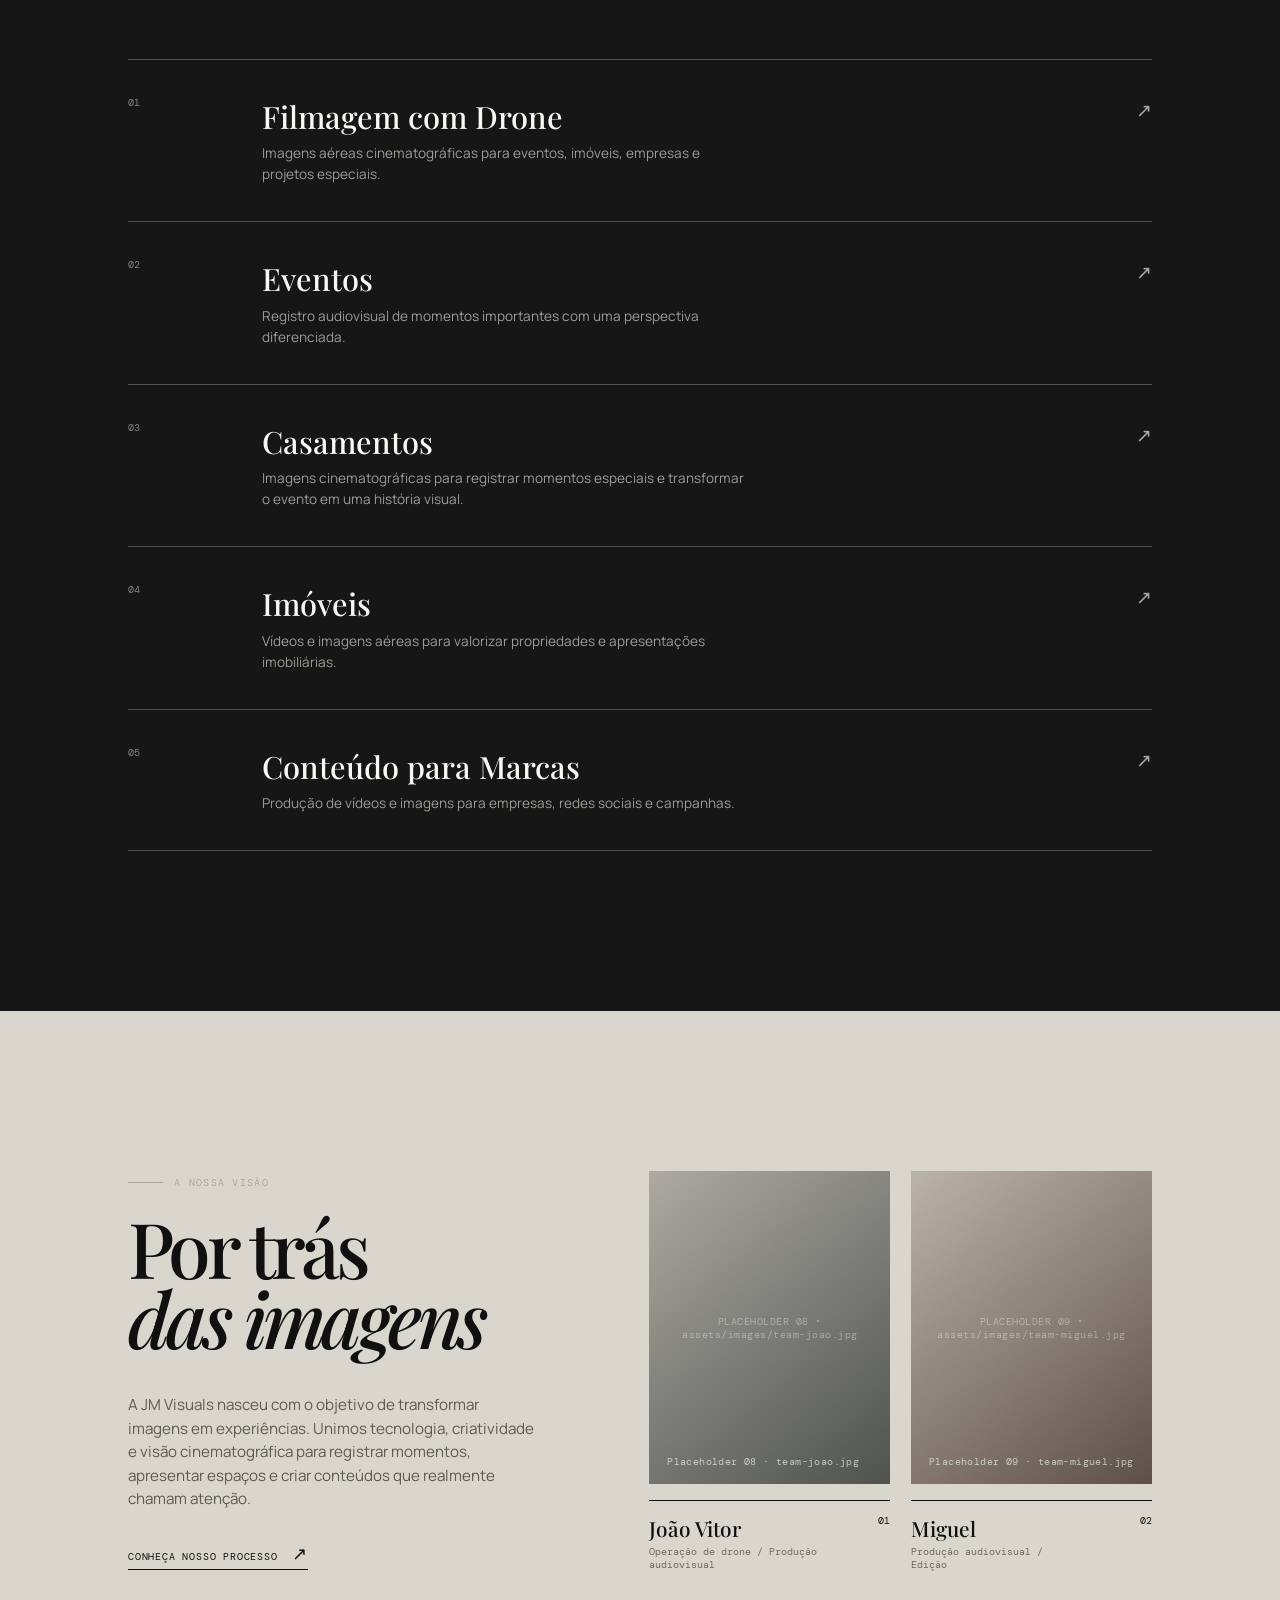
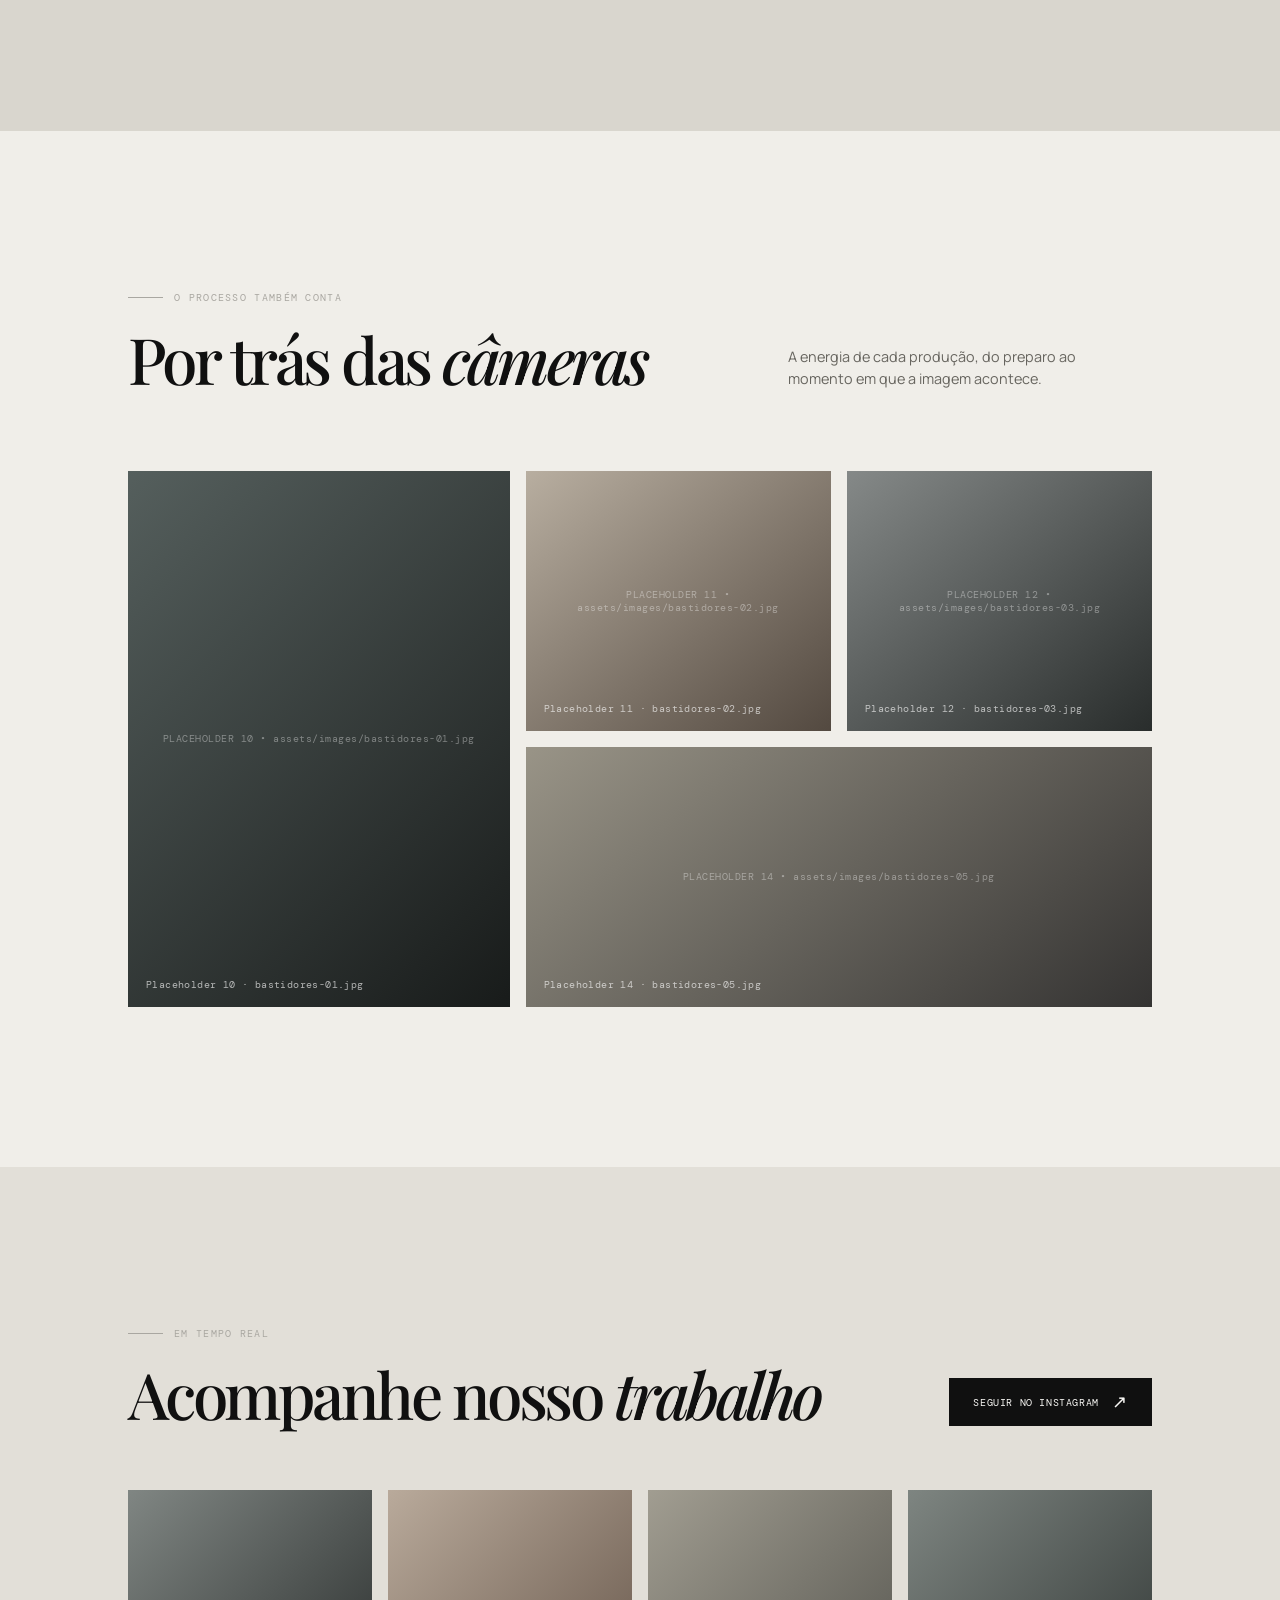
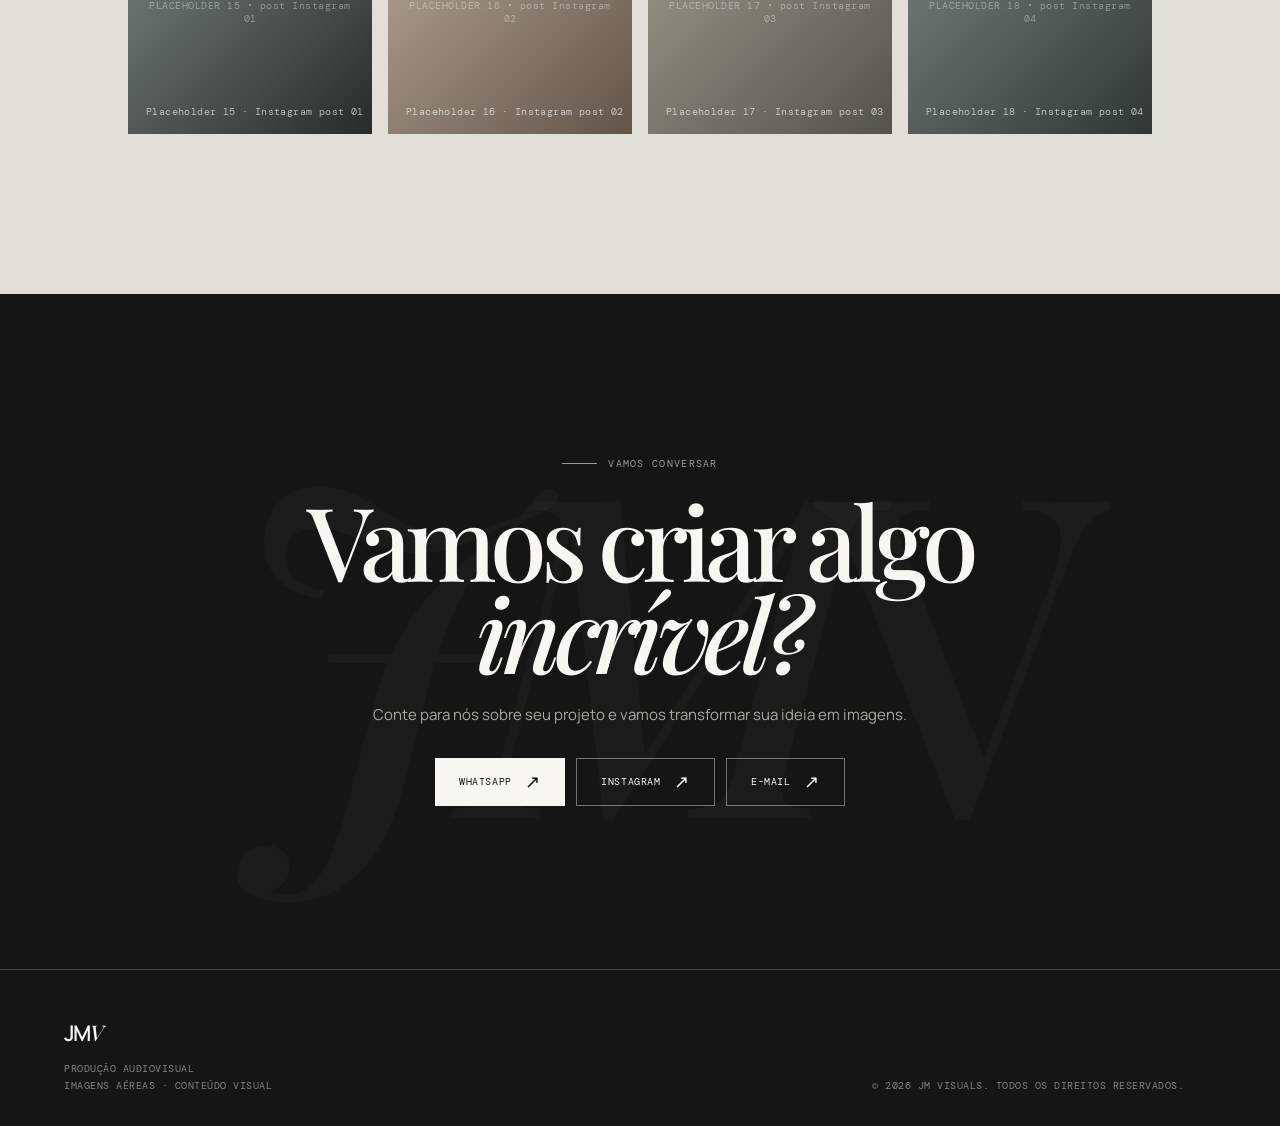
==== commit ad4ac925: "2" ====
--- a/projeto/index.html
+++ b/projeto/index.html
@@ -10,6 +10,7 @@
   <link rel="preconnect" href="https://fonts.gstatic.com" crossorigin>
   <link href="https://fonts.googleapis.com/css2?family=DM+Mono:wght@400;500&family=Manrope:wght@400;500;600;700&family=Playfair+Display:ital,wght@0,500;0,600;1,500&display=swap" rel="stylesheet">
   <link rel="stylesheet" href="css/style.css">
+  <link rel="stylesheet" href="css/portfolio-overrides.css">
   <script src="js/script.js" defer></script>
 </head>
 <body>
--- a/projeto/css/portfolio-overrides.css
+++ b/projeto/css/portfolio-overrides.css
@@ -0,0 +1,31 @@
+.project-card {
+  grid-column: span 6;
+}
+
+.project-card:nth-child(2) {
+  grid-column: 7 / span 6;
+}
+
+.project-card:nth-child(3) {
+  grid-column: 1 / span 6;
+}
+
+.project-card:nth-child(4) {
+  grid-column: 7 / span 6;
+}
+
+.project-card:nth-child(5) {
+  grid-column: 4 / span 6;
+}
+
+.project-media,
+.project-feature .project-media {
+  aspect-ratio: 1 / 1;
+}
+
+@media (max-width: 800px) {
+  .project-card,
+  .project-card:nth-child(n) {
+    grid-column: auto;
+  }
+}
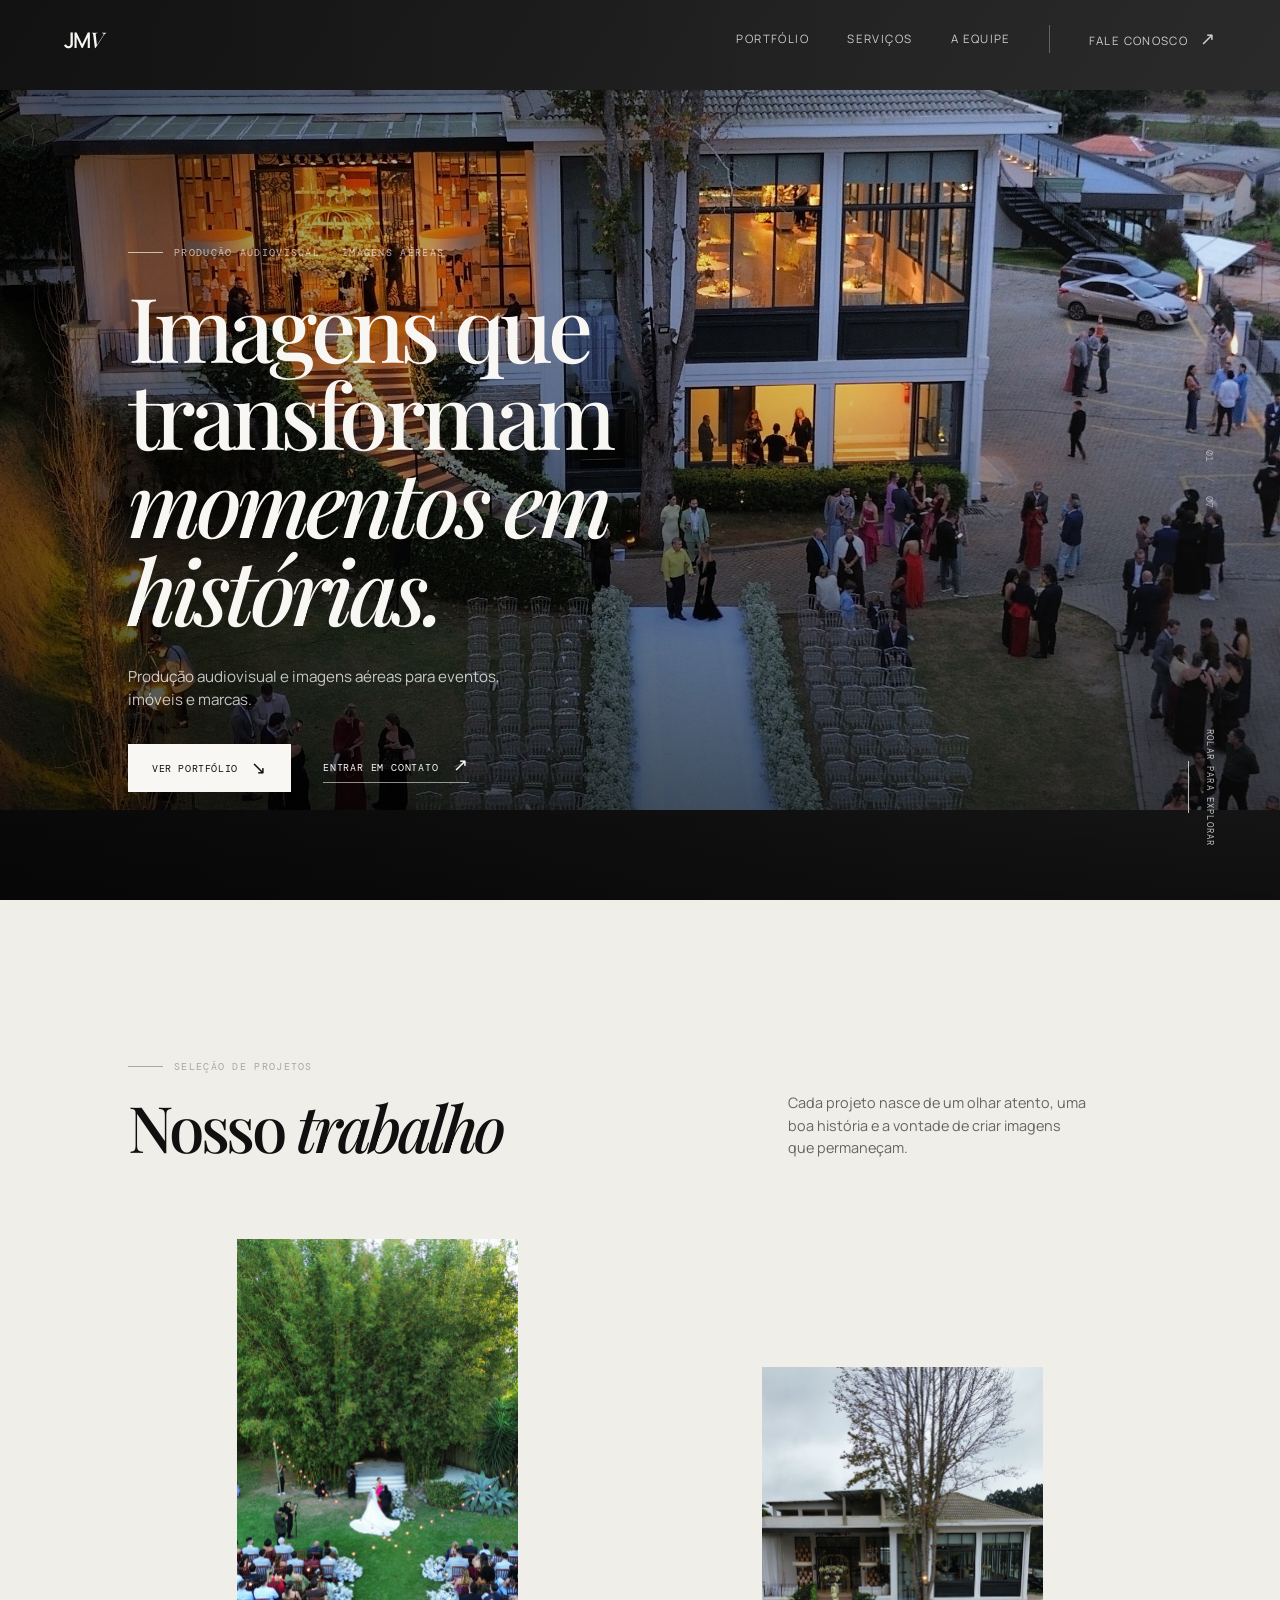
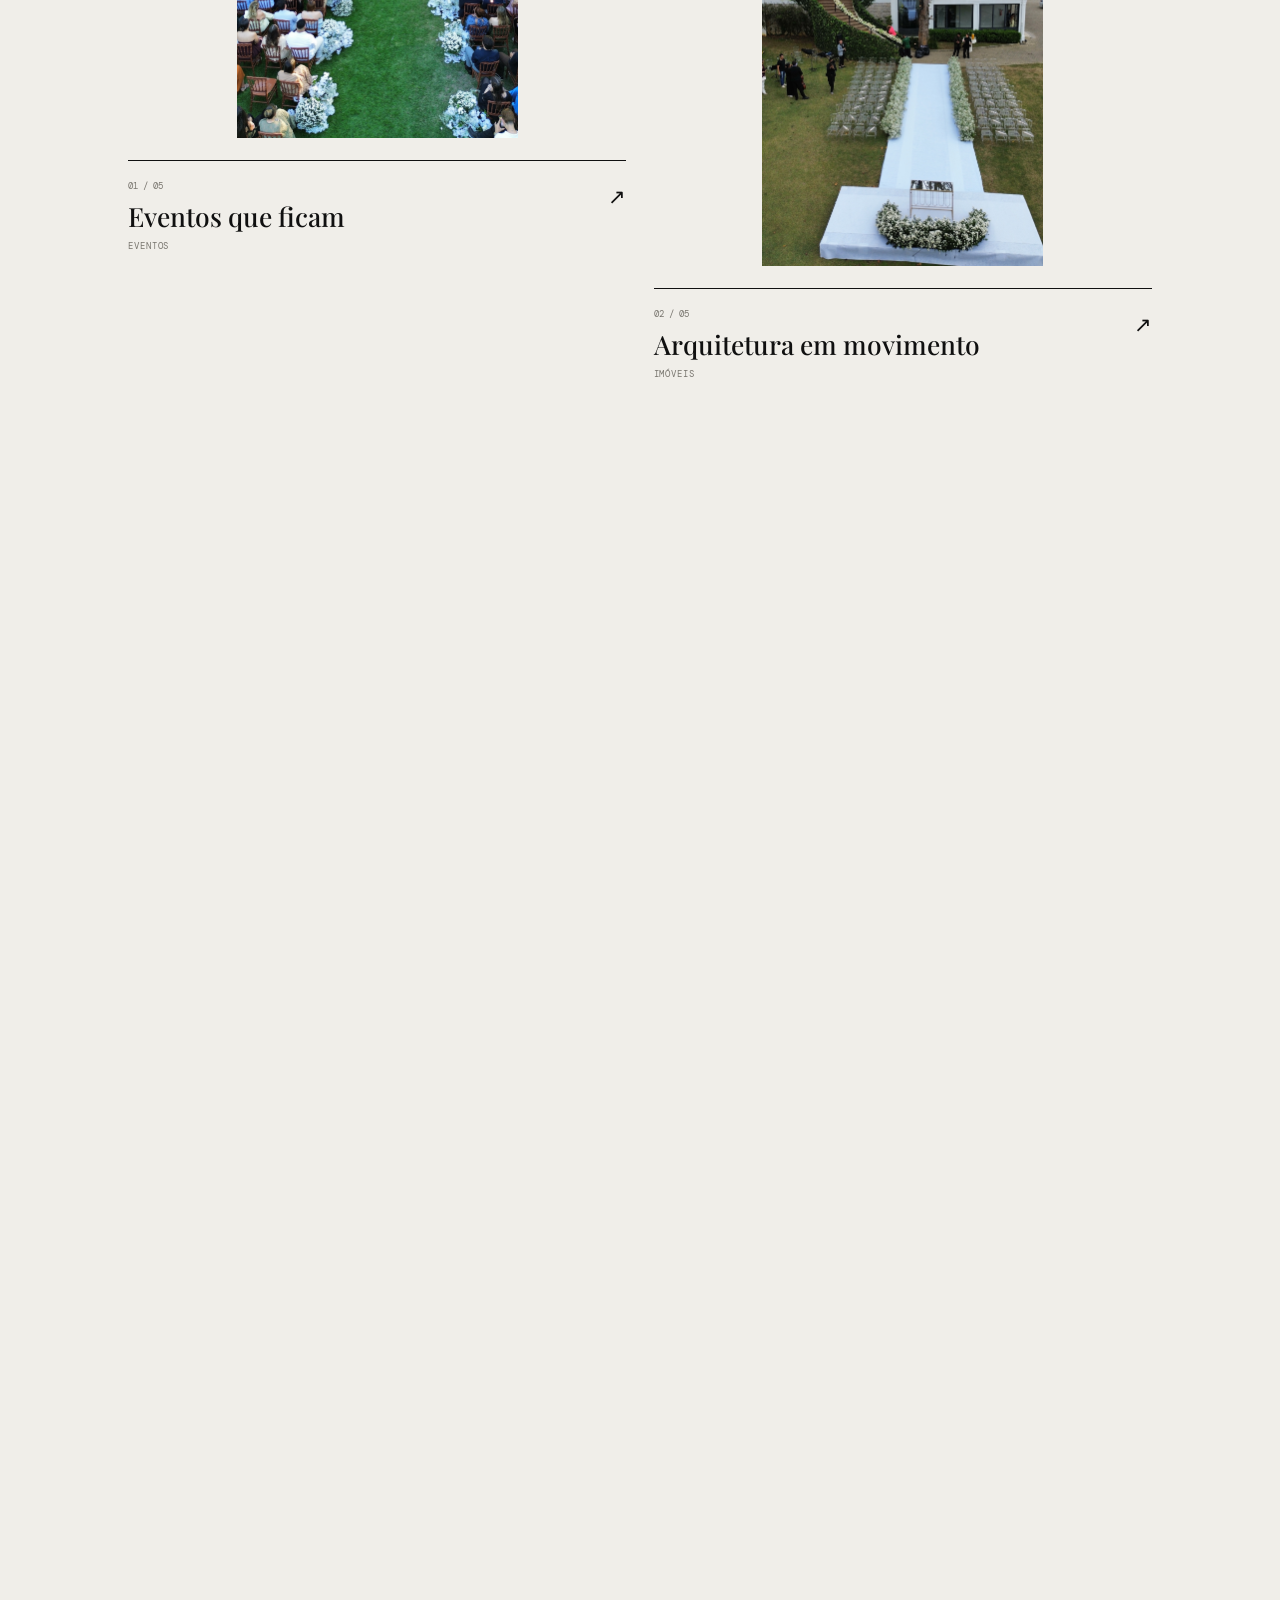
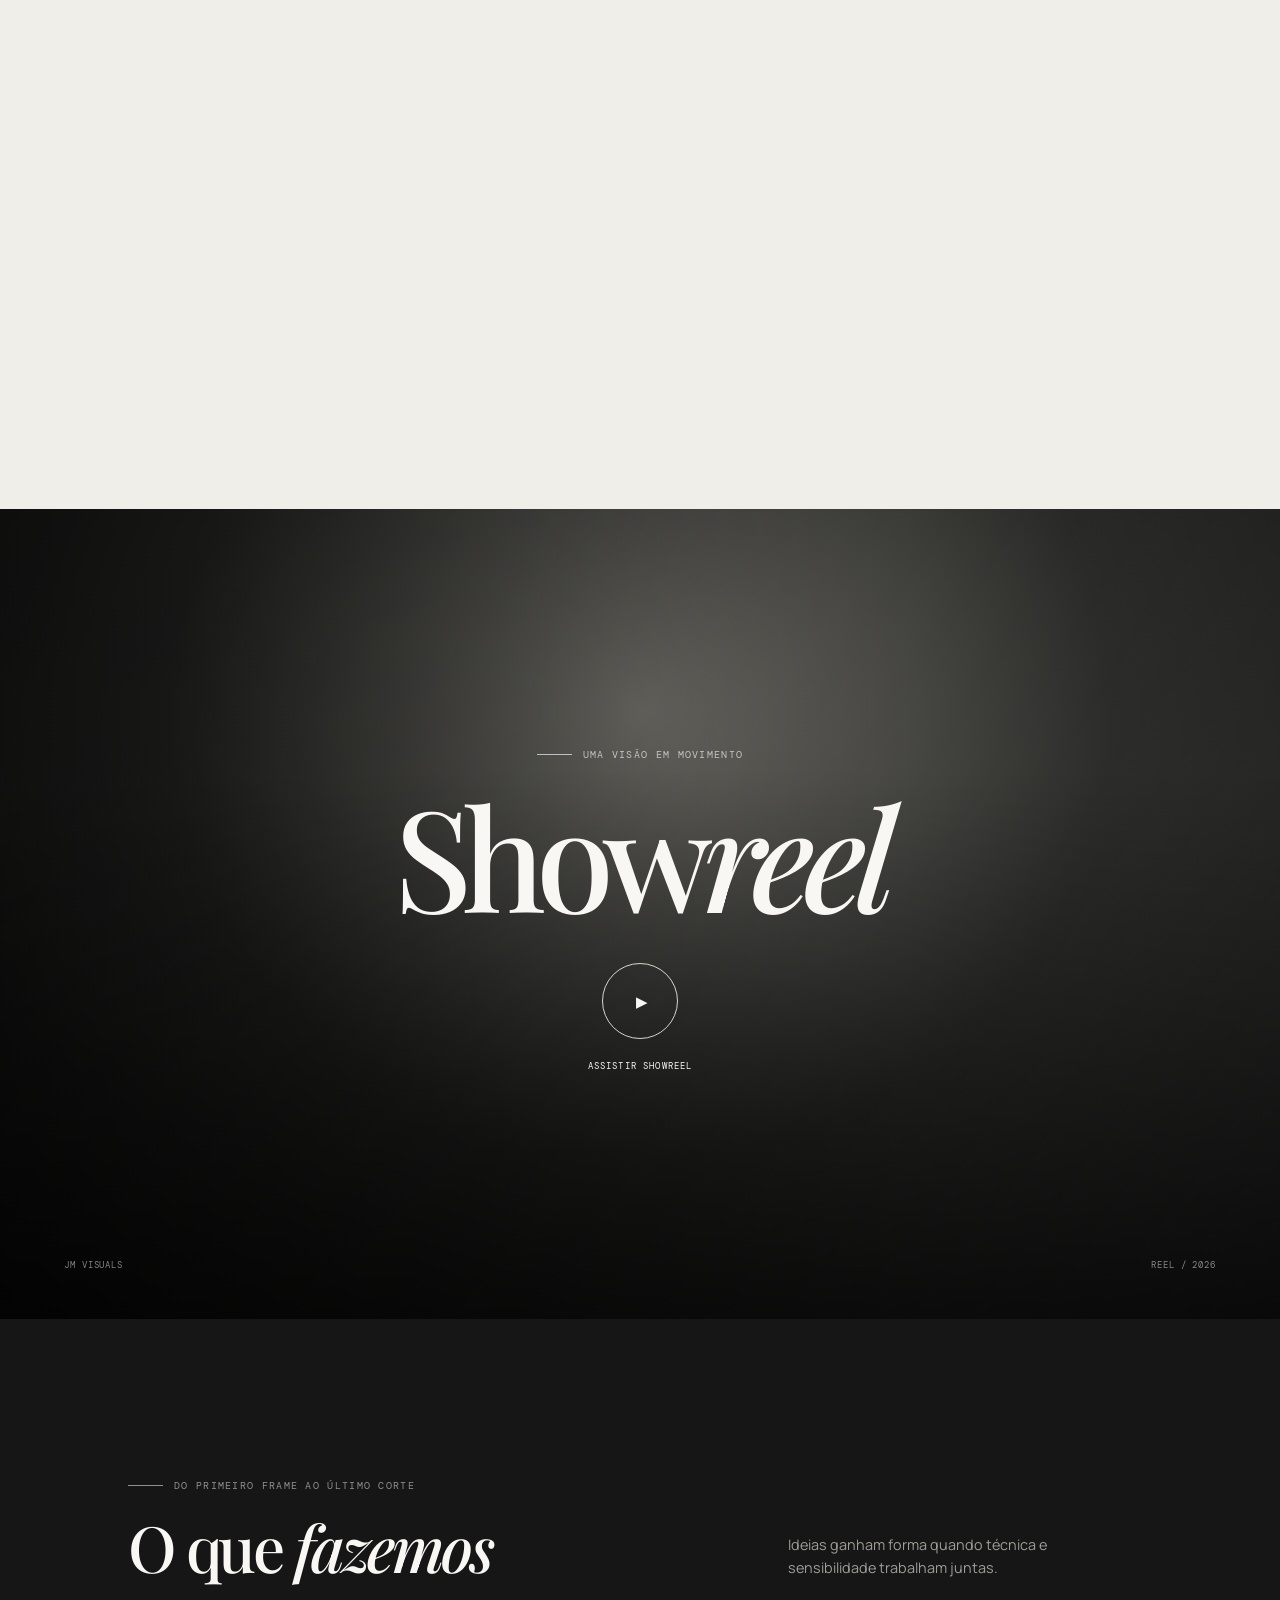
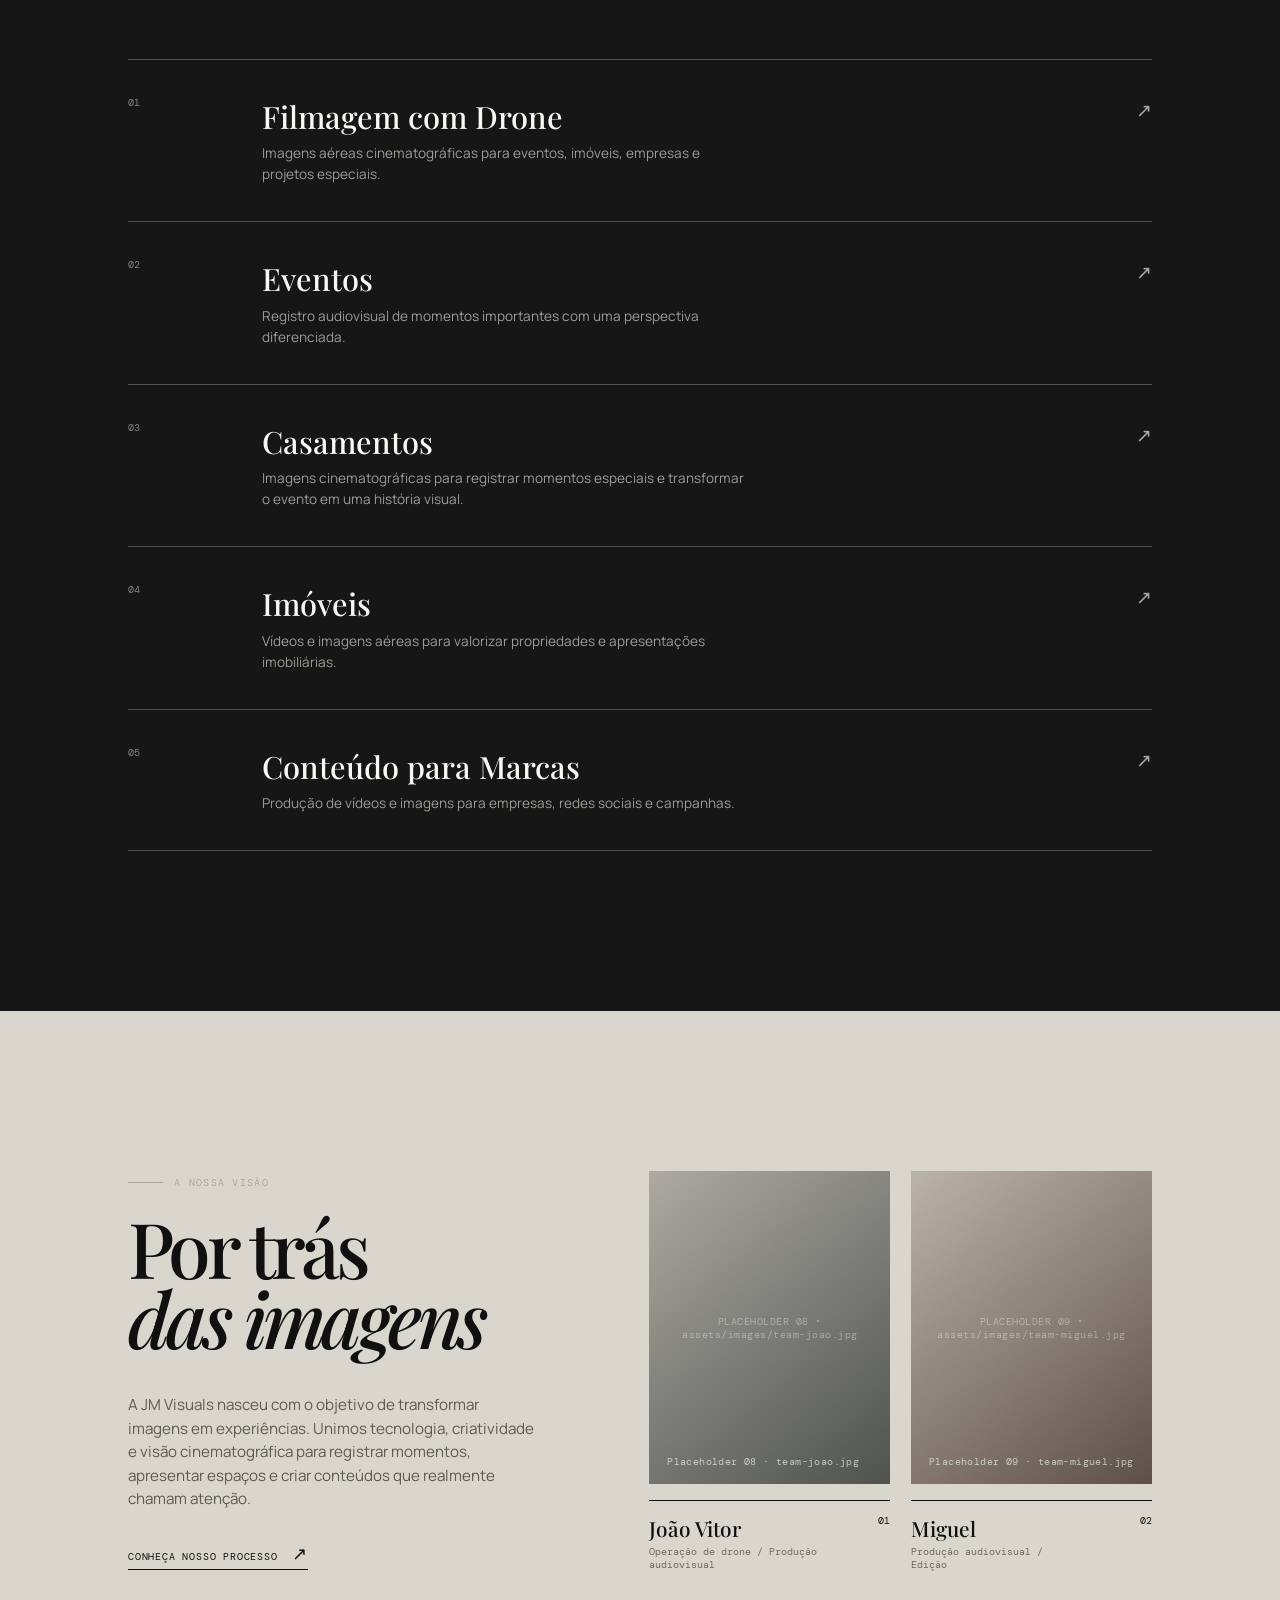
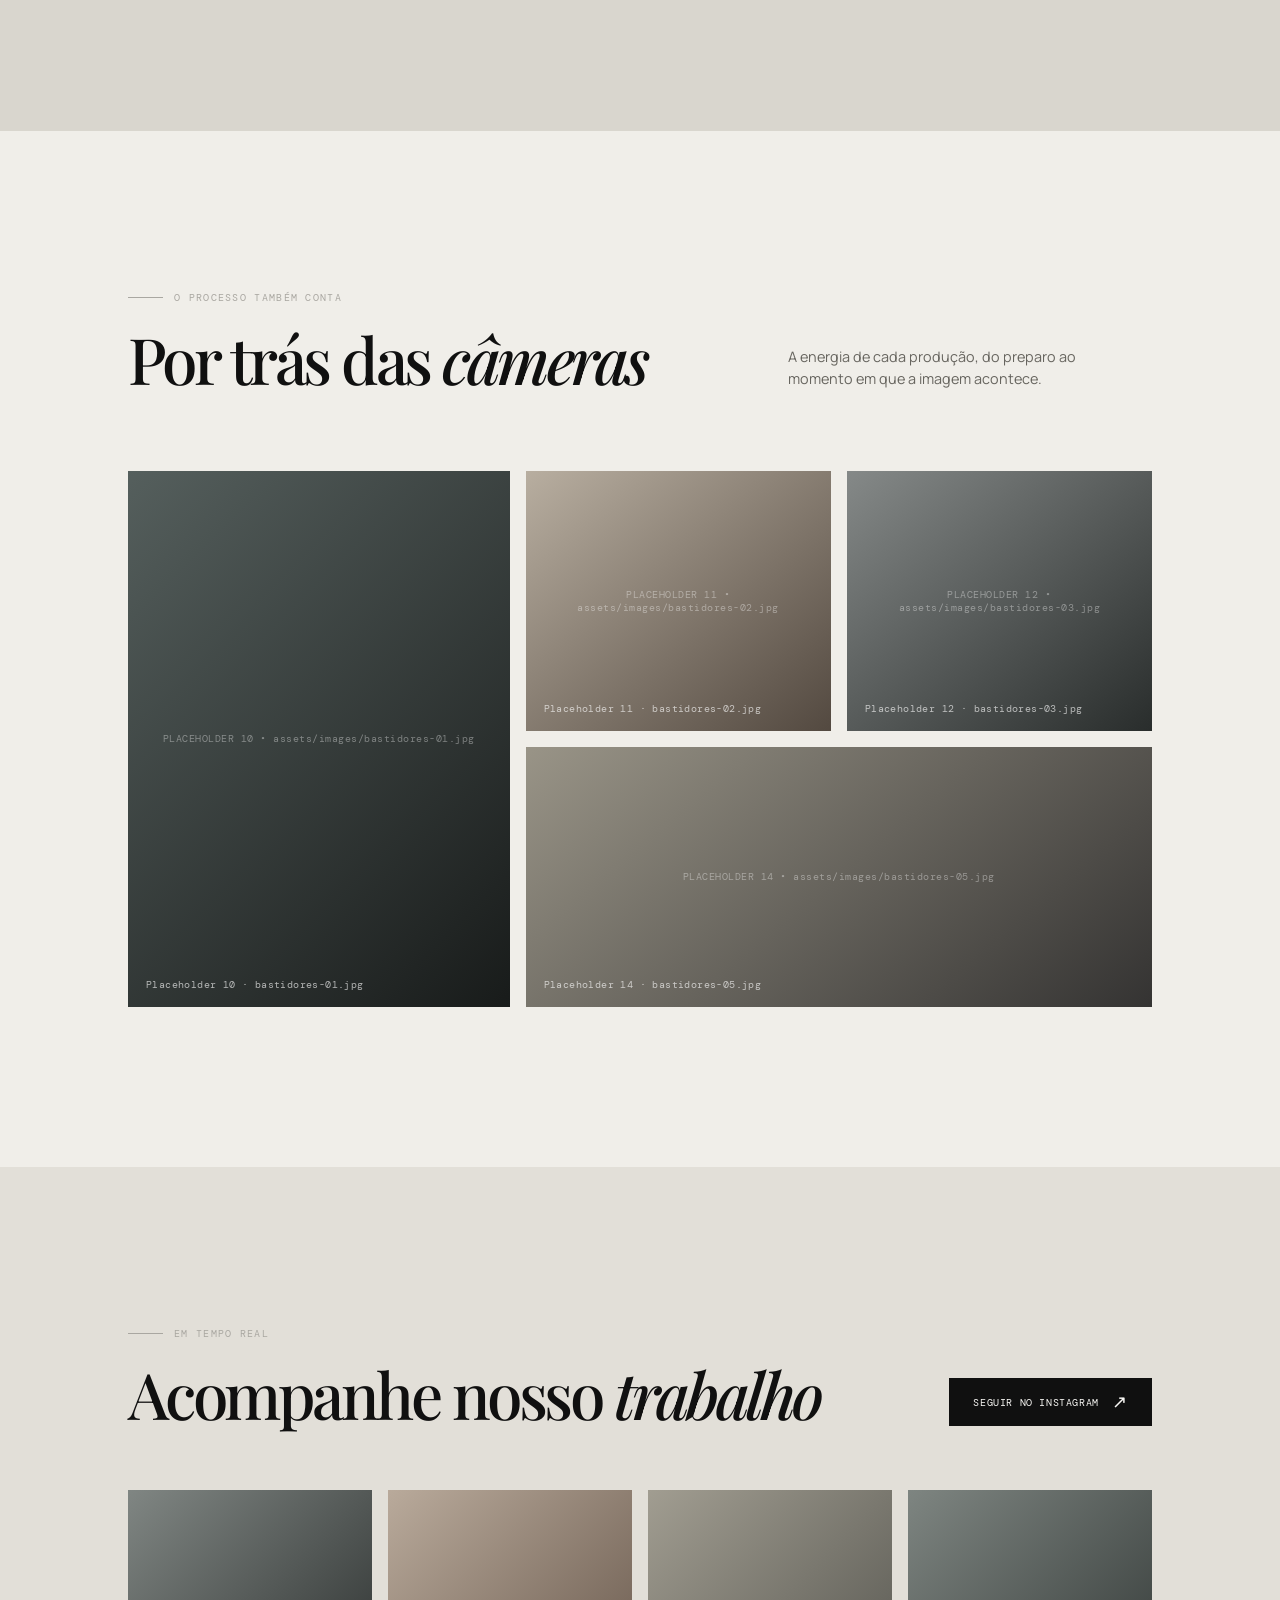
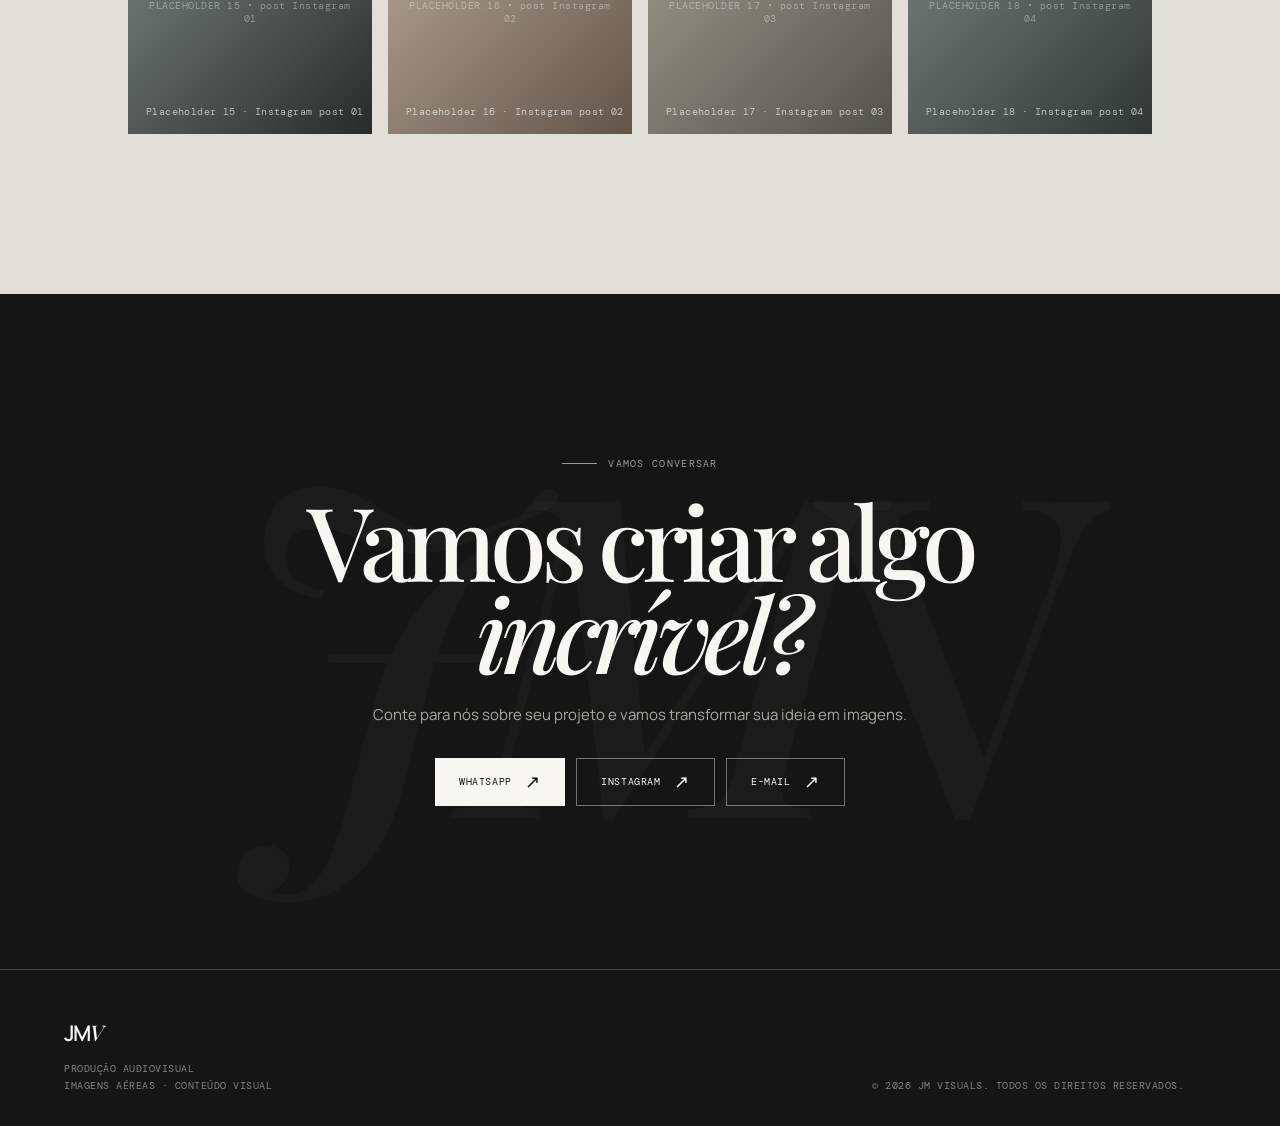
==== commit eb5535cc: "Atualiza showreel" ====
--- a/projeto/index.html
+++ b/projeto/index.html
@@ -34,7 +34,7 @@
       <article class="project-card reveal"><div class="project-media placeholder-media media-project-04" data-label="PLACEHOLDER 05 • assets/images/imagem4.jpg"><span class="media-note">Placeholder 05 · imagem4.jpg</span></div><div class="project-info"><p class="project-number">04 / 05</p><h3>Visto de cima</h3><p>Drone</p><span class="project-arrow">↗</span></div></article>
       <article class="project-card reveal"><div class="project-media placeholder-media media-project-05" data-label="PLACEHOLDER 06 • assets/images/project-05.jpg"><span class="media-note">Placeholder 06 · project-05.jpg</span></div><div class="project-info"><p class="project-number">05 / 05</p><h3>Marcas em foco</h3><p>Conteúdo para marcas</p><span class="project-arrow">↗</span></div></article>
     </div></section>
-    <section class="showreel" aria-labelledby="showreel-title"><div class="showreel-media placeholder-media media-showreel" data-label="PLACEHOLDER 07 • assets/videos/showreel.mp4"><span class="media-note">Placeholder 07 · imagem de fundo do showreel</span></div><div class="showreel-overlay"></div><div class="showreel-content reveal"><p class="eyebrow"><span class="eyebrow-line"></span> Uma visão em movimento</p><h2 id="showreel-title">Show<span>reel</span></h2><button class="play-button" type="button" aria-label="Assistir Showreel"><span>▶</span></button><p>Assistir Showreel</p></div><div class="showreel-meta"><span>JM VISUALS</span><span>REEL / 2026</span></div></section>
+    <section class="showreel" aria-labelledby="showreel-title"><div class="showreel-media placeholder-media media-showreel"></div><div class="showreel-overlay"></div><video class="showreel-video" id="showreel-video" controls preload="metadata"><source src="assets/videos/video1.mp4" type="video/mp4">Seu navegador não suporta vídeo HTML5.</video><div class="showreel-content reveal"><p class="eyebrow"><span class="eyebrow-line"></span> Uma visão em movimento</p><h2 id="showreel-title">Show<span>reel</span></h2><button class="play-button" type="button" aria-label="Assistir Showreel" aria-controls="showreel-video"><span>▶</span></button><p>Assistir Showreel</p></div><div class="showreel-meta"><span>JM VISUALS</span><span>REEL / 2026</span></div></section>
     <section class="services section-pad" id="services" aria-labelledby="services-title"><div class="section-heading reveal"><div><p class="eyebrow"><span class="eyebrow-line"></span> Do primeiro frame ao último corte</p><h2 id="services-title">O que <em>fazemos</em></h2></div><p class="section-intro">Ideias ganham forma quando técnica e sensibilidade trabalham juntas.</p></div><div class="services-list">
       <article class="service-item reveal"><span class="service-index">01</span><div><h3>Filmagem com Drone</h3><p>Imagens aéreas cinematográficas para eventos, imóveis, empresas e projetos especiais.</p></div><span class="service-symbol">↗</span></article><article class="service-item reveal"><span class="service-index">02</span><div><h3>Eventos</h3><p>Registro audiovisual de momentos importantes com uma perspectiva diferenciada.</p></div><span class="service-symbol">↗</span></article><article class="service-item reveal"><span class="service-index">03</span><div><h3>Casamentos</h3><p>Imagens cinematográficas para registrar momentos especiais e transformar o evento em uma história visual.</p></div><span class="service-symbol">↗</span></article><article class="service-item reveal"><span class="service-index">04</span><div><h3>Imóveis</h3><p>Vídeos e imagens aéreas para valorizar propriedades e apresentações imobiliárias.</p></div><span class="service-symbol">↗</span></article><article class="service-item reveal"><span class="service-index">05</span><div><h3>Conteúdo para Marcas</h3><p>Produção de vídeos e imagens para empresas, redes sociais e campanhas.</p></div><span class="service-symbol">↗</span></article>
     </div></section>
@@ -44,6 +44,5 @@
     <section class="contact" id="contact" aria-labelledby="contact-title"><div class="contact-inner reveal"><p class="eyebrow"><span class="eyebrow-line"></span> Vamos conversar</p><h2 id="contact-title">Vamos criar algo<br><em>incrível?</em></h2><p>Conte para nós sobre seu projeto e vamos transformar sua ideia em imagens.</p><div class="contact-actions"><a class="button button-light" href="https://wa.me/5527999960198?text=Ol%C3%A1%21+Gostaria+de+conhecer+os+servi%C3%A7os+da+JM+Visuals" target="_blank" rel="noreferrer">WhatsApp <span>↗</span></a><a class="button button-outline" href="https://www.instagram.com/jmvisuals.air?stkn=MTF0ajE1YmlzdjF0OQ%3D%3D&amp;utm_source=qr" target="_blank" rel="noreferrer">Instagram <span>↗</span></a><a class="button button-outline" href="mailto:contato@jmvisuals.com.br">E-mail <span>↗</span></a></div></div><div class="contact-mark" aria-hidden="true">JM<span>V</span></div></section>
   </main>
   <footer class="site-footer"><div class="footer-brand"><a class="brand brand-dark" href="#top">JM<span>V</span></a><p>Produção audiovisual<br>Imagens aéreas · Conteúdo visual</p></div><p class="copyright">© 2026 JM Visuals. Todos os direitos reservados.</p></footer>
-  <div class="video-modal" aria-hidden="true" role="dialog" aria-label="Showreel"><button class="modal-close" type="button" aria-label="Fechar vídeo">×</button><div class="video-frame"><video controls preload="metadata"><source src="assets/videos/showreel.mp4" type="video/mp4">Seu navegador não suporta vídeo HTML5.</video><div class="video-empty"><span>▶</span><p>Adicione seu arquivo em<br><strong>assets/videos/showreel.mp4</strong></p></div></div></div>
 </body>
 </html>
--- a/projeto/css/portfolio-overrides.css
+++ b/projeto/css/portfolio-overrides.css
@@ -23,6 +23,30 @@
   aspect-ratio: 1 / 1;
 }
 
+.showreel-video {
+  position: absolute;
+  inset: 0;
+  z-index: 3;
+  width: 100%;
+  height: 100%;
+  background: #101010;
+  object-fit: contain;
+  opacity: 0;
+  pointer-events: none;
+  transition: opacity 0.35s ease;
+}
+
+.showreel.is-playing .showreel-video {
+  opacity: 1;
+  pointer-events: auto;
+}
+
+.showreel.is-playing .showreel-content,
+.showreel.is-playing .showreel-meta {
+  opacity: 0;
+  pointer-events: none;
+}
+
 @media (max-width: 800px) {
   .project-card,
   .project-card:nth-child(n) {
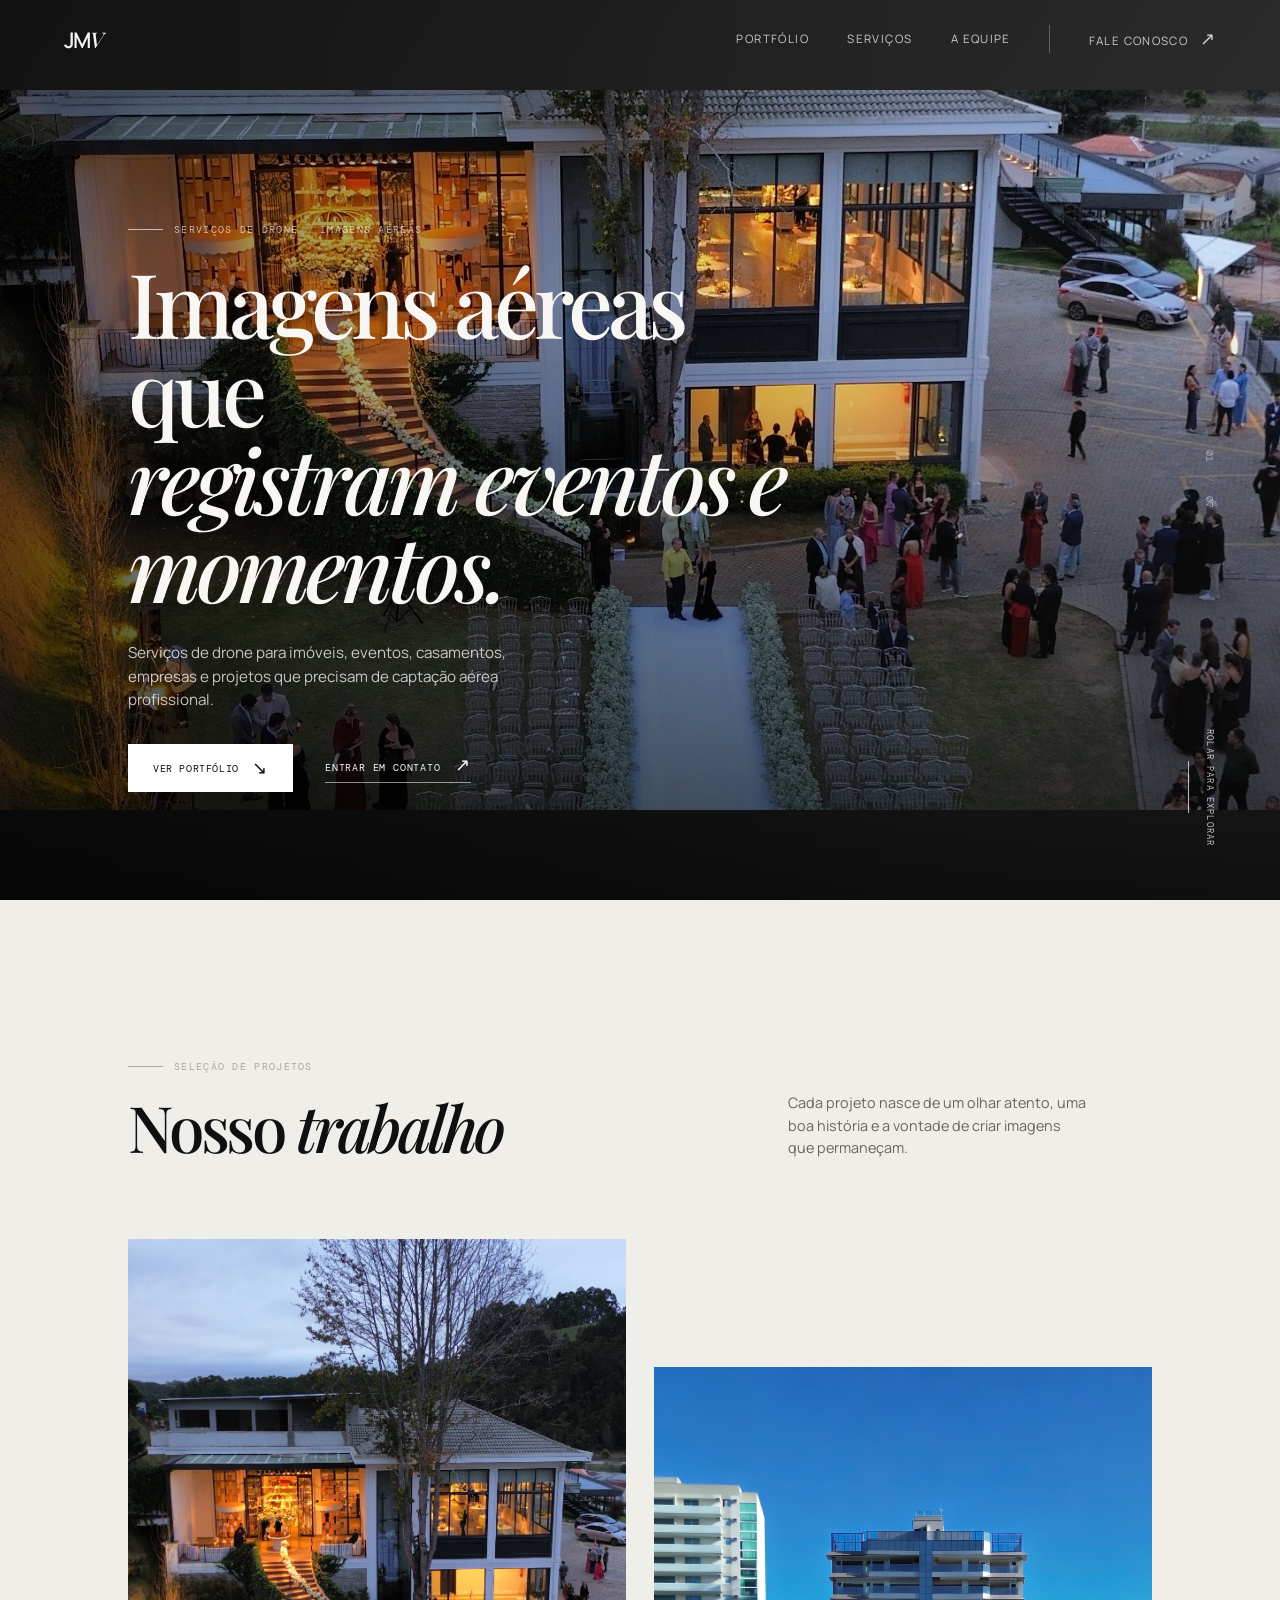
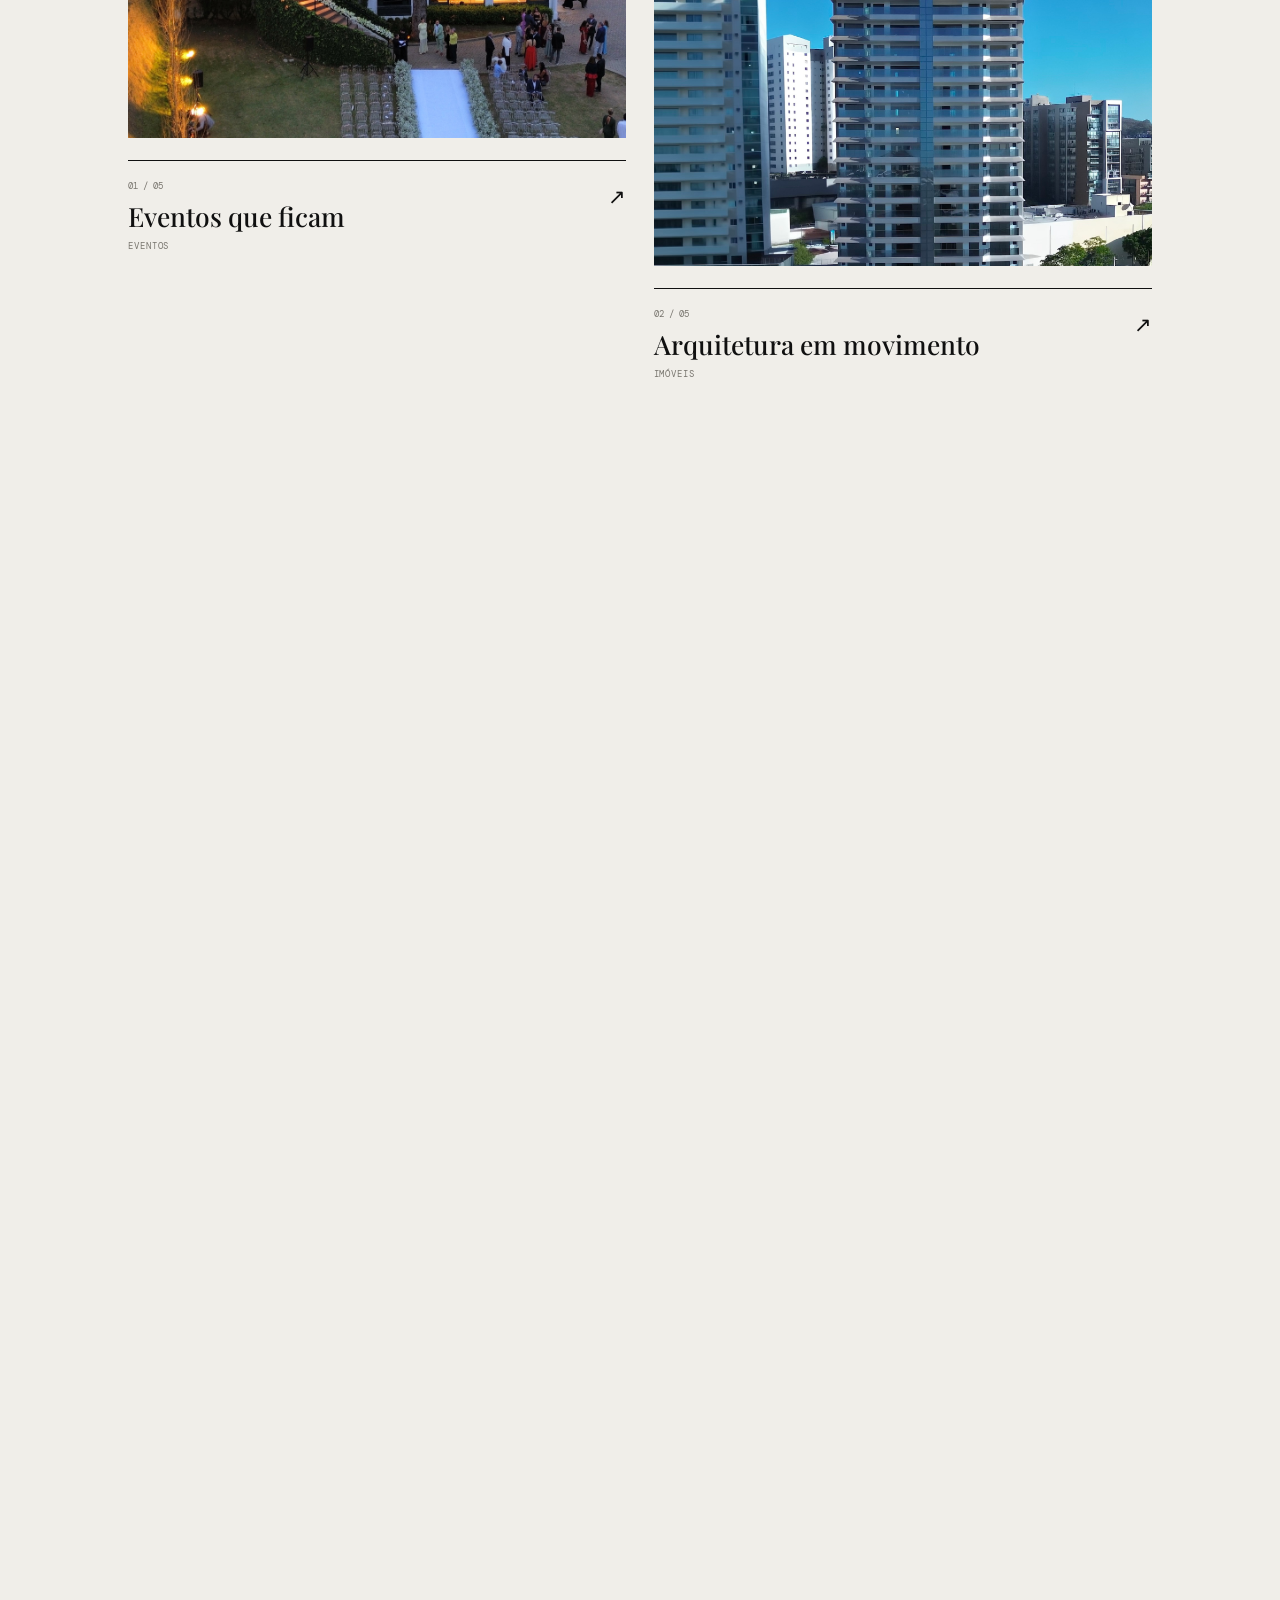
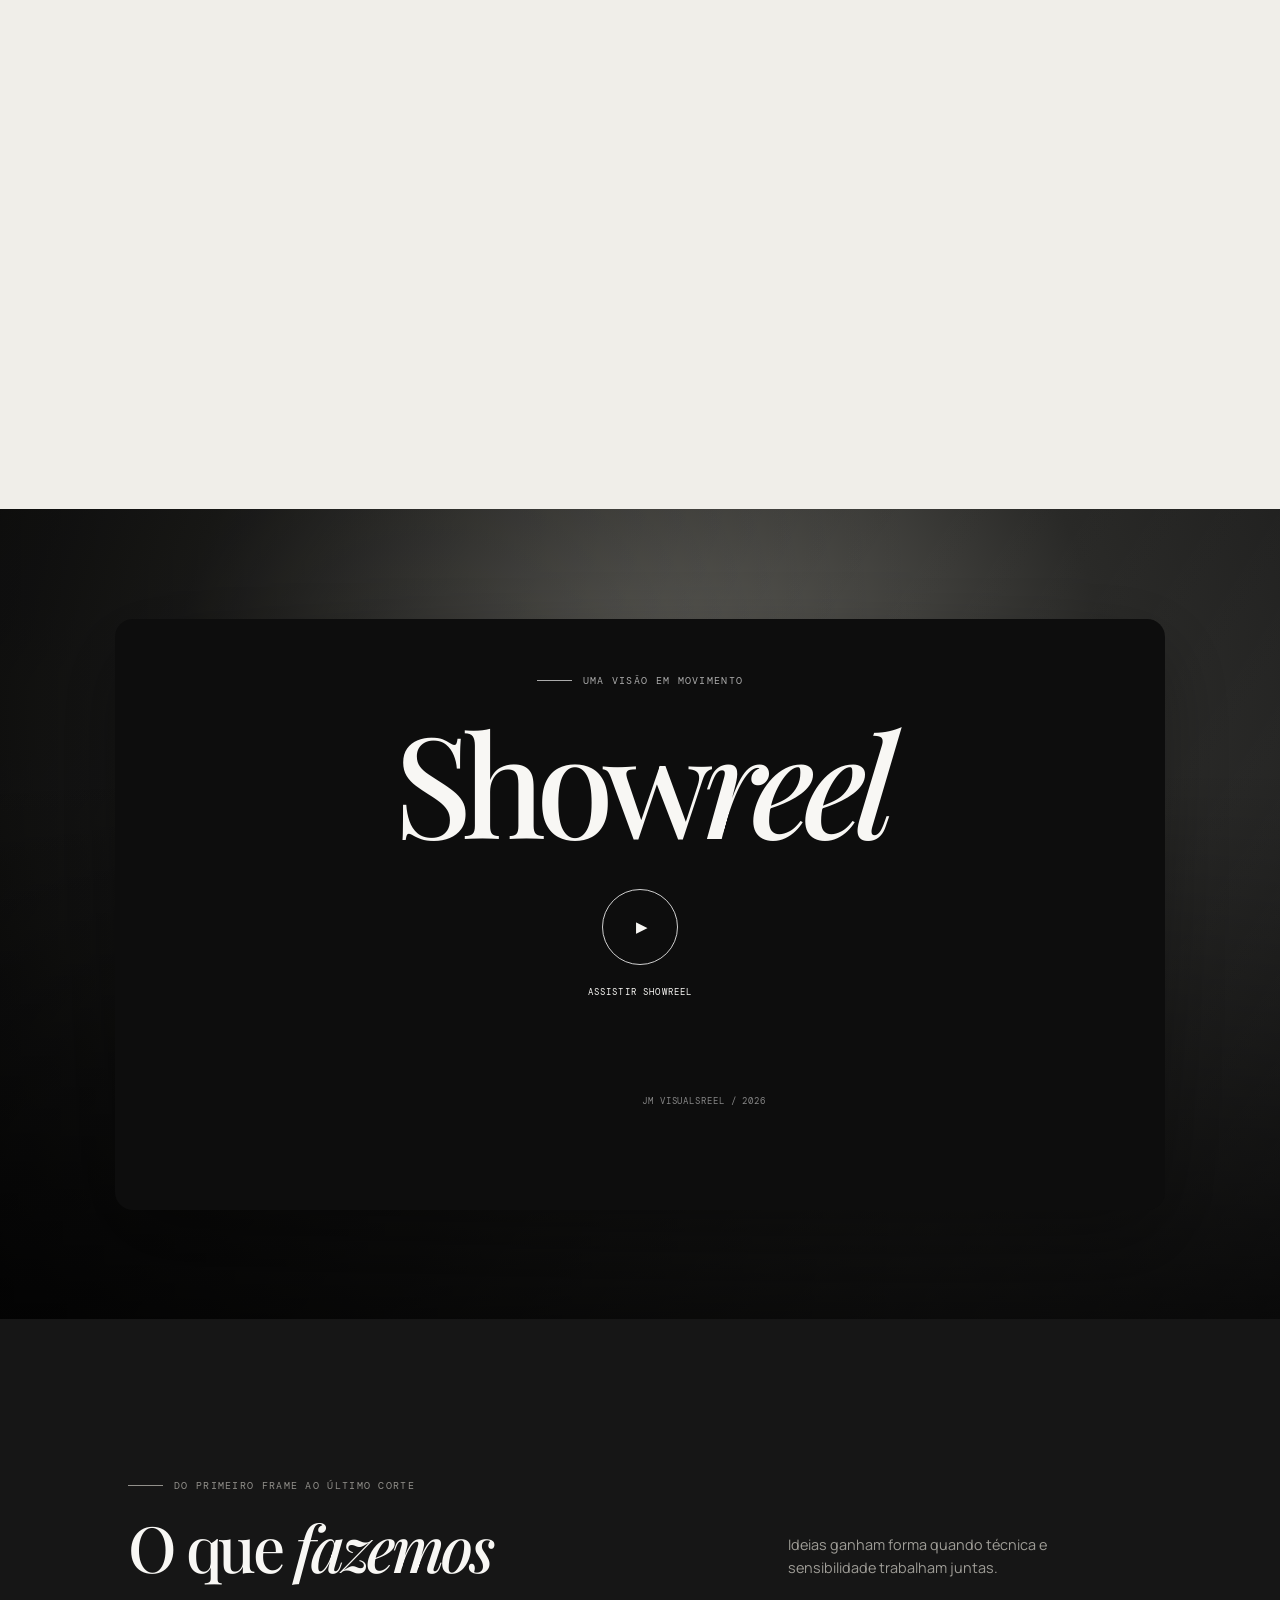
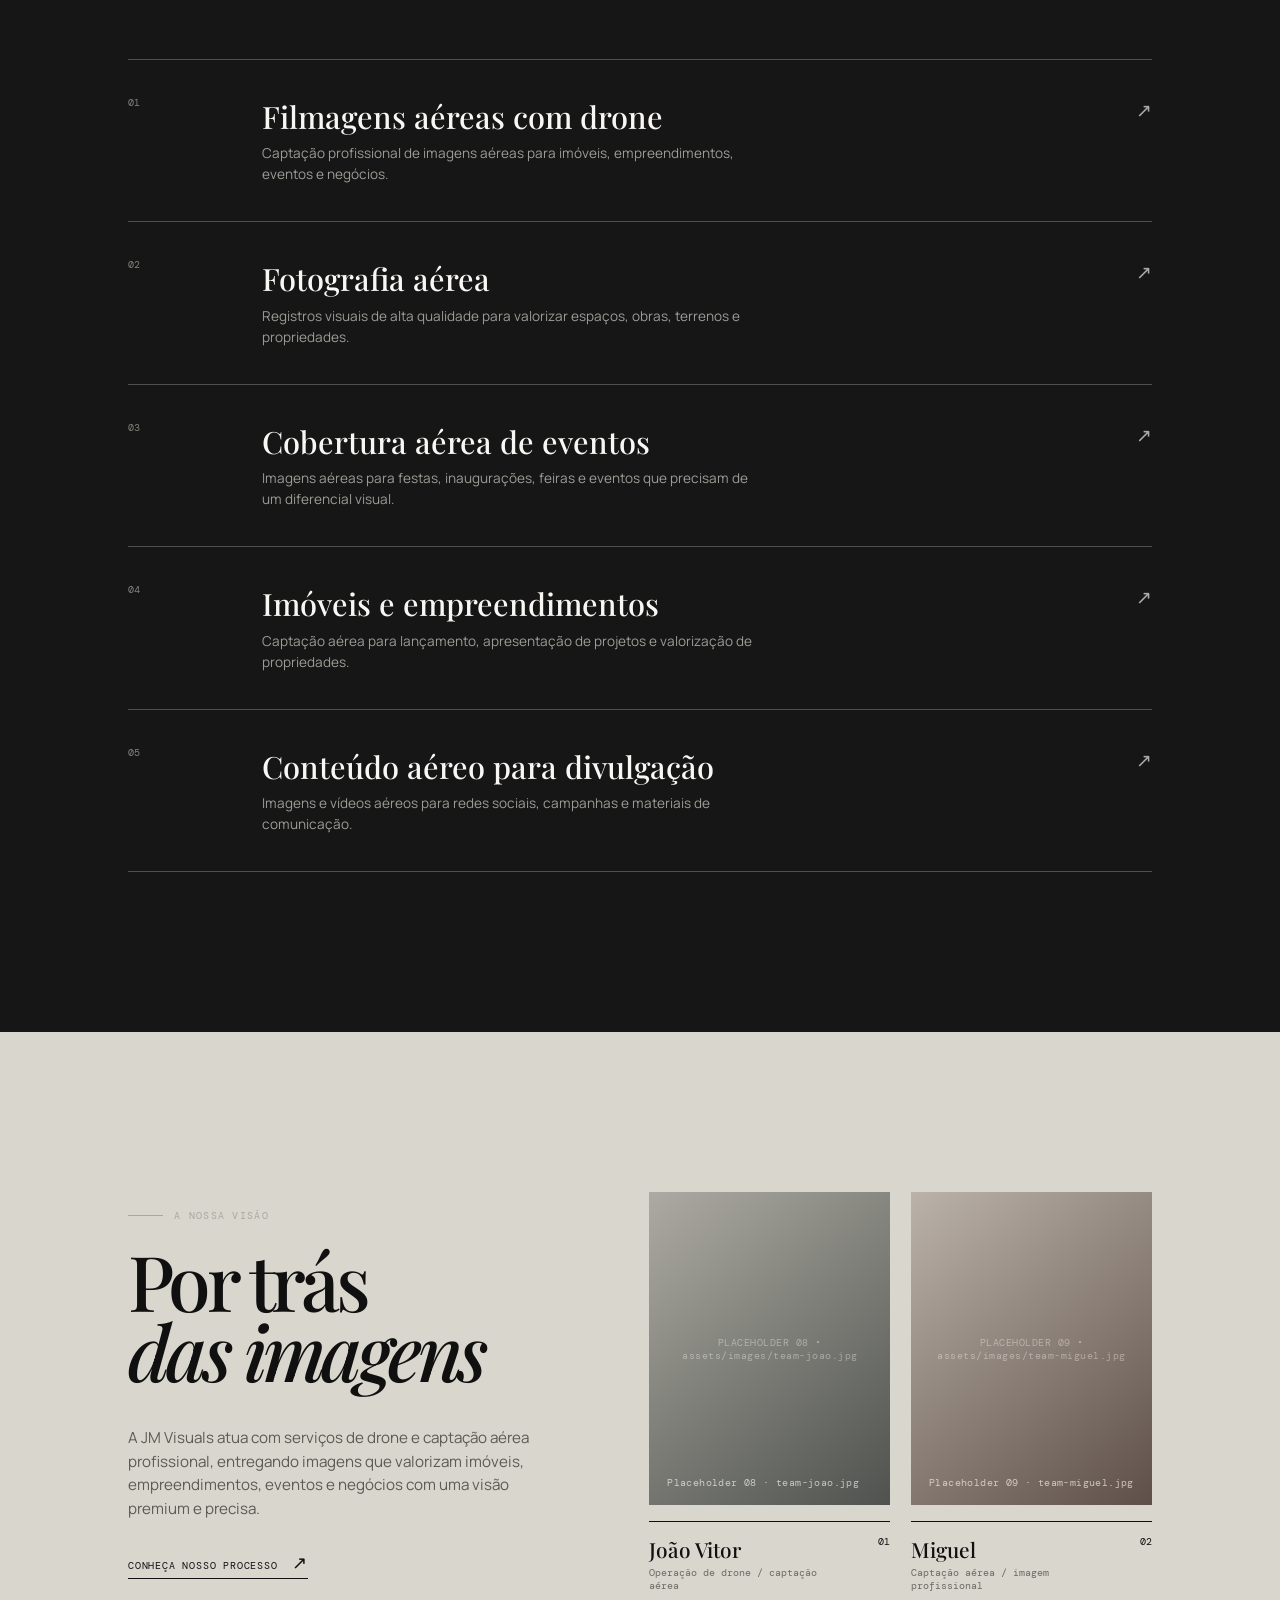
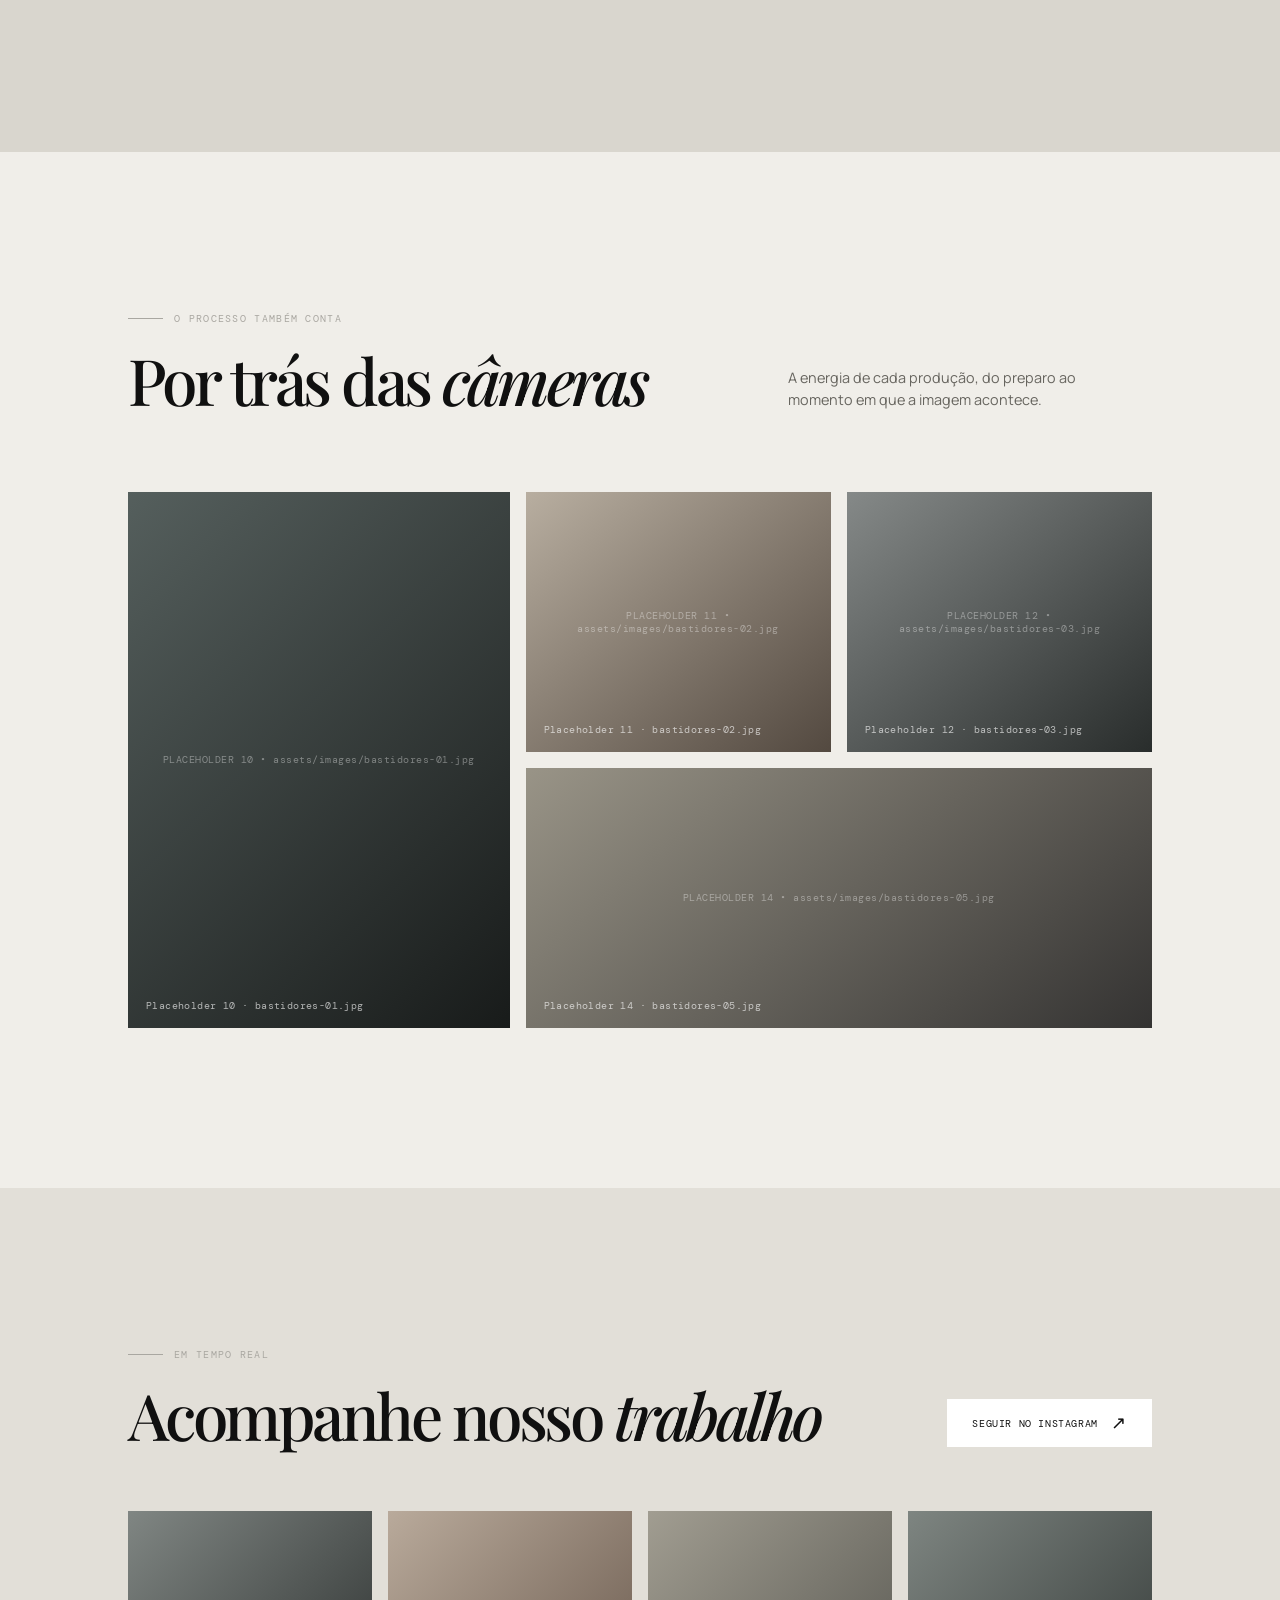
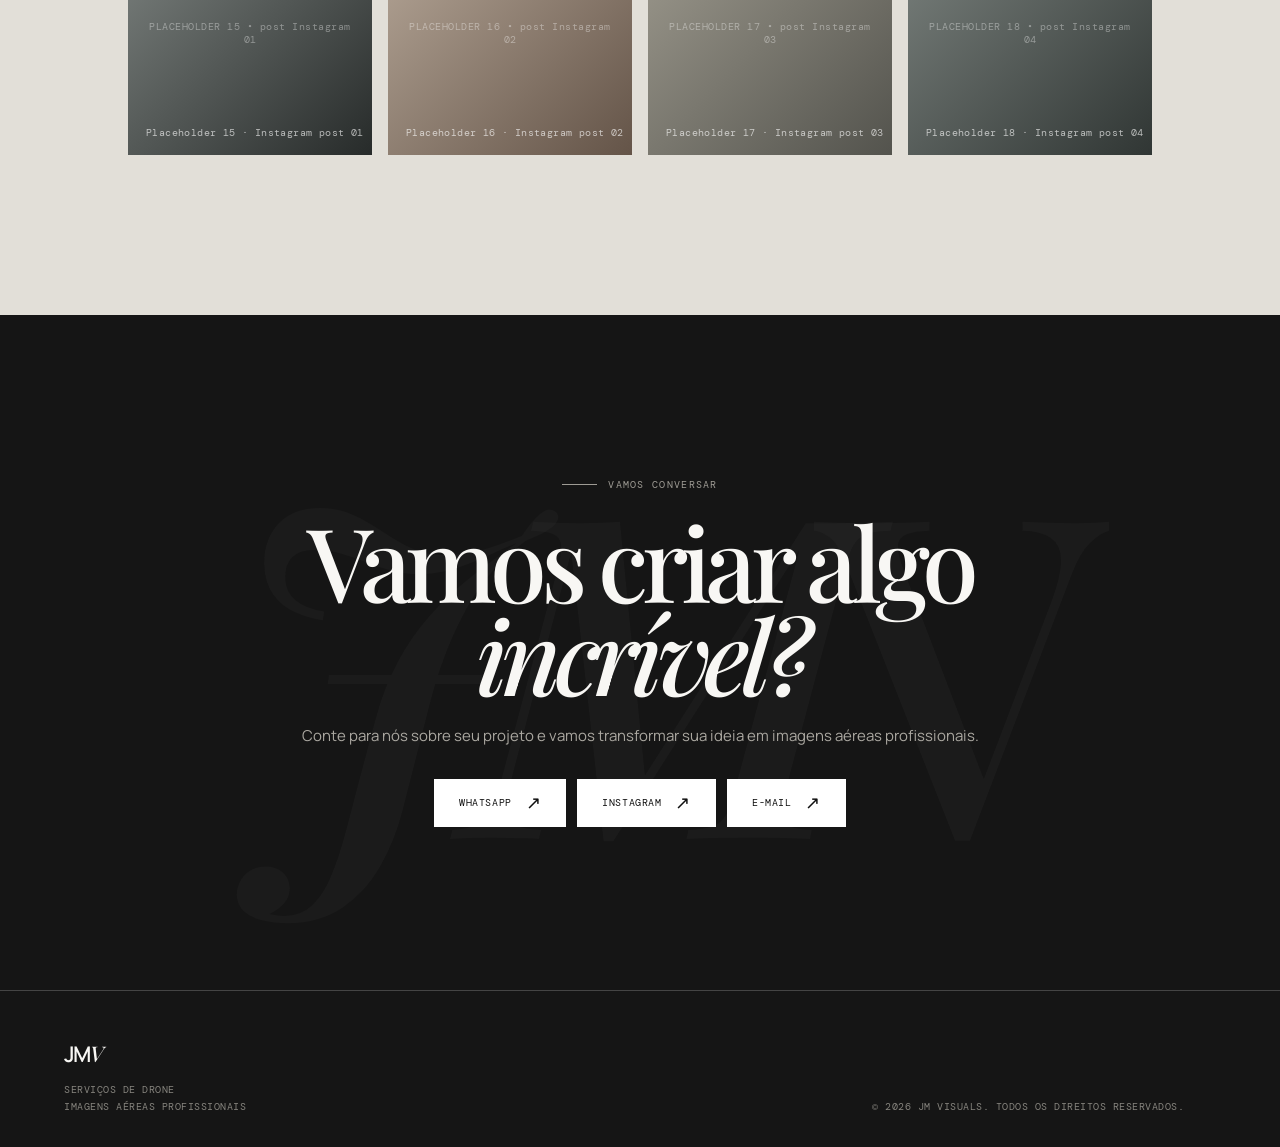
==== commit 2bee7e2a: "4" ====
--- a/projeto/index.html
+++ b/projeto/index.html
@@ -1,48 +1,268 @@
 <!doctype html>
 <html lang="pt-BR">
+
 <head>
   <meta charset="utf-8">
   <meta name="viewport" content="width=device-width, initial-scale=1">
-  <meta name="description" content="JM Visuals: produção audiovisual, imagens aéreas e conteúdo visual.">
+  <meta name="description" content="JM Visuals: serviços de drone e captação aérea profissional.">
   <meta name="theme-color" content="#101010">
-  <title>JM Visuals | Imagens que transformam momentos em histórias</title>
+  <title>JM Visuals | Serviços de Drone e Imagens Aéreas</title>
   <link rel="preconnect" href="https://fonts.googleapis.com">
   <link rel="preconnect" href="https://fonts.gstatic.com" crossorigin>
-  <link href="https://fonts.googleapis.com/css2?family=DM+Mono:wght@400;500&family=Manrope:wght@400;500;600;700&family=Playfair+Display:ital,wght@0,500;0,600;1,500&display=swap" rel="stylesheet">
+  <link
+    href="https://fonts.googleapis.com/css2?family=DM+Mono:wght@400;500&family=Manrope:wght@400;500;600;700&family=Playfair+Display:ital,wght@0,500;0,600;1,500&display=swap"
+    rel="stylesheet">
   <link rel="stylesheet" href="css/style.css">
   <link rel="stylesheet" href="css/portfolio-overrides.css">
   <script src="js/script.js" defer></script>
 </head>
+
 <body>
   <div class="page-loader" aria-hidden="true"><span>JM</span></div>
   <header class="site-header" id="top">
     <a class="brand" href="#top" aria-label="JM Visuals, início">JM<span>V</span></a>
-    <button class="menu-toggle" type="button" aria-expanded="false" aria-controls="site-nav" aria-label="Abrir menu"><span></span><span></span></button>
-    <nav class="site-nav" id="site-nav" aria-label="Navegação principal"><a href="#portfolio">Portfólio</a><a href="#services">Serviços</a><a href="#about">A equipe</a><a href="#contact" class="nav-contact">Fale conosco <span>↗</span></a></nav>
+    <button class="menu-toggle" type="button" aria-expanded="false" aria-controls="site-nav"
+      aria-label="Abrir menu"><span></span><span></span></button>
+    <nav class="site-nav" id="site-nav" aria-label="Navegação principal"><a href="#portfolio">Portfólio</a><a
+        href="#services">Serviços</a><a href="#about">A equipe</a><a href="#contact" class="nav-contact">Fale conosco
+        <span>↗</span></a></nav>
   </header>
   <main>
     <section class="hero" id="home" aria-labelledby="hero-title">
-      <div class="hero-media placeholder-media media-hero" data-label="PLACEHOLDER 01 • celular: assets/images/hero.jpg • desktop: assets/images/hero2.jpg" data-mobile="assets/images/hero.jpg" data-desktop="assets/images/hero2.jpg"><span class="media-note">Placeholder 01 · hero mobile: hero.jpg · desktop: hero2.jpg</span></div>
+      <div class="hero-media placeholder-media media-hero"
+        data-label="PLACEHOLDER 01 • celular: assets/images/hero.jpg • desktop: assets/images/hero2.jpg"
+        data-mobile="assets/images/hero.jpg" data-desktop="assets/images/hero2.jpg"><span class="media-note">Placeholder
+          01 · hero mobile: hero.jpg · desktop: hero2.jpg</span></div>
       <div class="hero-overlay"></div>
-      <div class="hero-content reveal"><p class="eyebrow"><span class="eyebrow-line"></span> Produção audiovisual · Imagens aéreas</p><h1 id="hero-title">Imagens que transformam<br><em>momentos em histórias.</em></h1><p class="hero-lede">Produção audiovisual e imagens aéreas para eventos, imóveis e marcas.</p><div class="hero-actions"><a class="button button-light" href="#portfolio">Ver portfólio <span>↘</span></a><a class="text-link" href="#contact">Entrar em contato <span>↗</span></a></div></div>
-      <a class="scroll-cue" href="#portfolio" aria-label="Rolar para o portfólio"><span>Rolar para explorar</span><i></i></a><div class="hero-index">01 <span>/</span> 07</div>
-    </section>
-    <section class="portfolio section-pad" id="portfolio" aria-labelledby="portfolio-title"><div class="section-heading reveal"><div><p class="eyebrow"><span class="eyebrow-line"></span> Seleção de projetos</p><h2 id="portfolio-title">Nosso <em>trabalho</em></h2></div><p class="section-intro">Cada projeto nasce de um olhar atento, uma boa história e a vontade de criar imagens que permaneçam.</p></div><div class="portfolio-grid">
-      <article class="project-card project-feature reveal"><div class="project-media placeholder-media media-project-01" data-label="PLACEHOLDER 02 • assets/images/imagem1.jpg"><span class="media-note">Placeholder 02 · imagem1.jpg</span></div><div class="project-info"><p class="project-number">01 / 05</p><h3>Eventos que ficam</h3><p>Eventos</p><span class="project-arrow">↗</span></div></article>
-      <article class="project-card reveal"><div class="project-media placeholder-media media-project-02" data-label="PLACEHOLDER 03 • assets/images/imagem2.jpg"><span class="media-note">Placeholder 03 · imagem2.jpg</span></div><div class="project-info"><p class="project-number">02 / 05</p><h3>Arquitetura em movimento</h3><p>Imóveis</p><span class="project-arrow">↗</span></div></article>
-      <article class="project-card reveal"><div class="project-media placeholder-media media-project-03" data-label="PLACEHOLDER 04 • assets/images/imagem3.jpg"><span class="media-note">Placeholder 04 · imagem3.jpg</span></div><div class="project-info"><p class="project-number">03 / 05</p><h3>Um dia para lembrar</h3><p>Casamentos</p><span class="project-arrow">↗</span></div></article>
-      <article class="project-card reveal"><div class="project-media placeholder-media media-project-04" data-label="PLACEHOLDER 05 • assets/images/imagem4.jpg"><span class="media-note">Placeholder 05 · imagem4.jpg</span></div><div class="project-info"><p class="project-number">04 / 05</p><h3>Visto de cima</h3><p>Drone</p><span class="project-arrow">↗</span></div></article>
-      <article class="project-card reveal"><div class="project-media placeholder-media media-project-05" data-label="PLACEHOLDER 06 • assets/images/project-05.jpg"><span class="media-note">Placeholder 06 · project-05.jpg</span></div><div class="project-info"><p class="project-number">05 / 05</p><h3>Marcas em foco</h3><p>Conteúdo para marcas</p><span class="project-arrow">↗</span></div></article>
-    </div></section>
-    <section class="showreel" aria-labelledby="showreel-title"><div class="showreel-media placeholder-media media-showreel"></div><div class="showreel-overlay"></div><video class="showreel-video" id="showreel-video" controls preload="metadata"><source src="assets/videos/video1.mp4" type="video/mp4">Seu navegador não suporta vídeo HTML5.</video><div class="showreel-content reveal"><p class="eyebrow"><span class="eyebrow-line"></span> Uma visão em movimento</p><h2 id="showreel-title">Show<span>reel</span></h2><button class="play-button" type="button" aria-label="Assistir Showreel" aria-controls="showreel-video"><span>▶</span></button><p>Assistir Showreel</p></div><div class="showreel-meta"><span>JM VISUALS</span><span>REEL / 2026</span></div></section>
-    <section class="services section-pad" id="services" aria-labelledby="services-title"><div class="section-heading reveal"><div><p class="eyebrow"><span class="eyebrow-line"></span> Do primeiro frame ao último corte</p><h2 id="services-title">O que <em>fazemos</em></h2></div><p class="section-intro">Ideias ganham forma quando técnica e sensibilidade trabalham juntas.</p></div><div class="services-list">
-      <article class="service-item reveal"><span class="service-index">01</span><div><h3>Filmagem com Drone</h3><p>Imagens aéreas cinematográficas para eventos, imóveis, empresas e projetos especiais.</p></div><span class="service-symbol">↗</span></article><article class="service-item reveal"><span class="service-index">02</span><div><h3>Eventos</h3><p>Registro audiovisual de momentos importantes com uma perspectiva diferenciada.</p></div><span class="service-symbol">↗</span></article><article class="service-item reveal"><span class="service-index">03</span><div><h3>Casamentos</h3><p>Imagens cinematográficas para registrar momentos especiais e transformar o evento em uma história visual.</p></div><span class="service-symbol">↗</span></article><article class="service-item reveal"><span class="service-index">04</span><div><h3>Imóveis</h3><p>Vídeos e imagens aéreas para valorizar propriedades e apresentações imobiliárias.</p></div><span class="service-symbol">↗</span></article><article class="service-item reveal"><span class="service-index">05</span><div><h3>Conteúdo para Marcas</h3><p>Produção de vídeos e imagens para empresas, redes sociais e campanhas.</p></div><span class="service-symbol">↗</span></article>
-    </div></section>
-    <section class="about section-pad" id="about" aria-labelledby="about-title"><div class="about-copy reveal"><p class="eyebrow"><span class="eyebrow-line"></span> A nossa visão</p><h2 id="about-title">Por trás<br><em>das imagens</em></h2><p class="about-text">A JM Visuals nasceu com o objetivo de transformar imagens em experiências. Unimos tecnologia, criatividade e visão cinematográfica para registrar momentos, apresentar espaços e criar conteúdos que realmente chamam atenção.</p><a class="text-link text-link-dark" href="#contact">Conheça nosso processo <span>↗</span></a></div><div class="team-grid"><article class="team-member reveal"><div class="team-photo placeholder-media media-team-joao" data-label="PLACEHOLDER 08 • assets/images/team-joao.jpg"><span class="media-note">Placeholder 08 · team-joao.jpg</span></div><div class="team-caption"><div><h3>João Vitor</h3><p>Operação de drone / Produção audiovisual</p></div><span>01</span></div></article><article class="team-member reveal"><div class="team-photo placeholder-media media-team-miguel" data-label="PLACEHOLDER 09 • assets/images/team-miguel.jpg"><span class="media-note">Placeholder 09 · team-miguel.jpg</span></div><div class="team-caption"><div><h3>Miguel</h3><p>Produção audiovisual / Edição</p></div><span>02</span></div></article></div></section>
-    <section class="behind section-pad" aria-labelledby="behind-title"><div class="section-heading reveal"><div><p class="eyebrow"><span class="eyebrow-line"></span> O processo também conta</p><h2 id="behind-title">Por trás das <em>câmeras</em></h2></div><p class="section-intro">A energia de cada produção, do preparo ao momento em que a imagem acontece.</p></div><div class="behind-grid"><div class="behind-item behind-large placeholder-media media-behind-01 reveal" data-label="PLACEHOLDER 10 • assets/images/bastidores-01.jpg"><span class="media-note">Placeholder 10 · bastidores-01.jpg</span></div><div class="behind-item placeholder-media media-behind-02 reveal" data-label="PLACEHOLDER 11 • assets/images/bastidores-02.jpg"><span class="media-note">Placeholder 11 · bastidores-02.jpg</span></div><div class="behind-item placeholder-media media-behind-03 reveal" data-label="PLACEHOLDER 12 • assets/images/bastidores-03.jpg"><span class="media-note">Placeholder 12 · bastidores-03.jpg</span></div><div class="behind-item behind-wide placeholder-media media-behind-05 reveal" data-label="PLACEHOLDER 14 • assets/images/bastidores-05.jpg"><span class="media-note">Placeholder 14 · bastidores-05.jpg</span></div></div></section>
-    <section class="instagram section-pad" aria-labelledby="instagram-title"><div class="instagram-header reveal"><div><p class="eyebrow"><span class="eyebrow-line"></span> Em tempo real</p><h2 id="instagram-title">Acompanhe nosso <em>trabalho</em></h2></div><a class="button button-dark" href="https://www.instagram.com/jmvisuals.air?stkn=MTF0ajE1YmlzdjF0OQ%3D%3D&amp;utm_source=qr" target="_blank" rel="noreferrer">Seguir no Instagram <span>↗</span></a></div><div class="instagram-grid"><div class="instagram-item placeholder-media insta-01 reveal" data-label="PLACEHOLDER 15 • post Instagram 01"><span class="media-note">Placeholder 15 · Instagram post 01</span></div><div class="instagram-item placeholder-media insta-02 reveal" data-label="PLACEHOLDER 16 • post Instagram 02"><span class="media-note">Placeholder 16 · Instagram post 02</span></div><div class="instagram-item placeholder-media insta-03 reveal" data-label="PLACEHOLDER 17 • post Instagram 03"><span class="media-note">Placeholder 17 · Instagram post 03</span></div><div class="instagram-item placeholder-media insta-04 reveal" data-label="PLACEHOLDER 18 • post Instagram 04"><span class="media-note">Placeholder 18 · Instagram post 04</span></div></div></section>
-    <section class="contact" id="contact" aria-labelledby="contact-title"><div class="contact-inner reveal"><p class="eyebrow"><span class="eyebrow-line"></span> Vamos conversar</p><h2 id="contact-title">Vamos criar algo<br><em>incrível?</em></h2><p>Conte para nós sobre seu projeto e vamos transformar sua ideia em imagens.</p><div class="contact-actions"><a class="button button-light" href="https://wa.me/5527999960198?text=Ol%C3%A1%21+Gostaria+de+conhecer+os+servi%C3%A7os+da+JM+Visuals" target="_blank" rel="noreferrer">WhatsApp <span>↗</span></a><a class="button button-outline" href="https://www.instagram.com/jmvisuals.air?stkn=MTF0ajE1YmlzdjF0OQ%3D%3D&amp;utm_source=qr" target="_blank" rel="noreferrer">Instagram <span>↗</span></a><a class="button button-outline" href="mailto:contato@jmvisuals.com.br">E-mail <span>↗</span></a></div></div><div class="contact-mark" aria-hidden="true">JM<span>V</span></div></section>
+      <div class="hero-content reveal">
+        <p class="eyebrow"><span class="eyebrow-line"></span> Serviços de drone · imagens aéreas</p>
+        <h1 id="hero-title">Imagens aéreas que<br><em>registram eventos e momentos.</em></h1>
+        <p class="hero-lede">Serviços de drone para imóveis, eventos, casamentos, empresas e projetos que precisam de
+          captação aérea profissional.</p>
+        <div class="hero-actions"><a class="button button-light" href="#portfolio">Ver portfólio <span>↘</span></a><a
+            class="text-link" href="#contact">Entrar em contato <span>↗</span></a></div>
+      </div>
+      <a class="scroll-cue" href="#portfolio" aria-label="Rolar para o portfólio"><span>Rolar para
+          explorar</span><i></i></a>
+      <div class="hero-index">01 <span>/</span> 07</div>
+    </section>
+    <section class="portfolio section-pad" id="portfolio" aria-labelledby="portfolio-title">
+      <div class="section-heading reveal">
+        <div>
+          <p class="eyebrow"><span class="eyebrow-line"></span> Seleção de projetos</p>
+          <h2 id="portfolio-title">Nosso <em>trabalho</em></h2>
+        </div>
+        <p class="section-intro">Cada projeto nasce de um olhar atento, uma boa história e a vontade de criar imagens
+          que permaneçam.</p>
+      </div>
+      <div class="portfolio-grid">
+        <article class="project-card project-feature reveal">
+          <div class="project-media placeholder-media media-project-01"
+            data-label="PLACEHOLDER 02 • assets/images/imagem5.jpg"><img src="assets/images/imagem5.jpg"
+              alt="Eventos que ficam" width="100%" height="auto" loading="lazy"></div>
+          <div class="project-info">
+            <p class="project-number">01 / 05</p>
+            <h3>Eventos que ficam</h3>
+            <p>Eventos</p><span class="project-arrow">↗</span>
+          </div>
+        </article>
+        <article class="project-card reveal">
+          <div class="project-media placeholder-media media-project-02"
+            data-label="PLACEHOLDER 03 • assets/images/imovel.jpg"><img src="assets/images/imovel.jpg"
+              alt="Arquitetura em movimento" width="100%" height="auto" loading="lazy"></div>
+          <div class="project-info">
+            <p class="project-number">02 / 05</p>
+            <h3>Arquitetura em movimento</h3>
+            <p>Imóveis</p><span class="project-arrow">↗</span>
+          </div>
+        </article>
+        <article class="project-card reveal">
+          <div class="project-media placeholder-media media-project-03"
+            data-label="PLACEHOLDER 04 • assets/images/imagem3.jpg"><img src="assets/images/imagem3.jpg"
+              alt="Um dia para lembrar" width="100%" height="auto" loading="lazy"></div>
+          <div class="project-info">
+            <p class="project-number">03 / 05</p>
+            <h3>Um dia para lembrar</h3>
+            <p>Casamentos</p><span class="project-arrow">↗</span>
+          </div>
+        </article>
+        <article class="project-card reveal">
+          <div class="project-media placeholder-media media-project-04"
+            data-label="PLACEHOLDER 05 • assets/images/ponte1.jpg"><img src="assets/images/ponte1.jpg"
+              alt="Visto de cima" width="100%" height="auto" loading="lazy"></div>
+          <div class="project-info">
+            <p class="project-number">04 / 05</p>
+            <h3>Visto de cima</h3>
+            <p>Drone</p><span class="project-arrow">↗</span>
+          </div>
+        </article>
+        <article class="project-card reveal">
+          <div class="project-media placeholder-media media-project-05"
+            data-label="PLACEHOLDER 06 • assets/images/ponte2.jpg"><img src="assets/images/ponte2.jpg"
+              alt="Marcas em foco" width="100%" height="auto" loading="lazy"></div>
+          <div class="project-info">
+            <p class="project-number">05 / 05</p>
+            <h3>Marcas em foco</h3>
+            <p>Conteúdo para marcas</p><span class="project-arrow">↗</span>
+          </div>
+        </article>
+      </div>
+    </section>
+    <section class="showreel" aria-labelledby="showreel-title">
+      <div class="showreel-media placeholder-media media-showreel"></div>
+      <div class="showreel-overlay"></div>
+      <div class="showreel-frame" aria-hidden="true">
+        <video class="showreel-video" id="showreel-video" muted playsinline preload="metadata">
+          <source src="assets/videos/showreel.mp4" type="video/mp4">
+          Seu navegador não suporta vídeo HTML5.
+        </video>
+      </div>
+      <div class="showreel-content reveal">
+        <p class="eyebrow"><span class="eyebrow-line"></span> Uma visão em movimento</p>
+        <h2 id="showreel-title">Show<span>reel</span></h2><button class="play-button" type="button"
+          aria-label="Assistir Showreel" aria-controls="showreel-video"><span>▶</span></button>
+        <p>Assistir Showreel</p>
+      </div>
+      <div class="showreel-meta"><span>JM VISUALS</span><span>REEL / 2026</span></div>
+    </section>
+    <section class="services section-pad" id="services" aria-labelledby="services-title">
+      <div class="section-heading reveal">
+        <div>
+          <p class="eyebrow"><span class="eyebrow-line"></span> Do primeiro frame ao último corte</p>
+          <h2 id="services-title">O que <em>fazemos</em></h2>
+        </div>
+        <p class="section-intro">Ideias ganham forma quando técnica e sensibilidade trabalham juntas.</p>
+      </div>
+      <div class="services-list">
+        <article class="service-item reveal"><span class="service-index">01</span>
+          <div>
+            <h3>Filmagens aéreas com drone</h3>
+            <p>Captação profissional de imagens aéreas para imóveis, empreendimentos, eventos e negócios.</p>
+          </div><span class="service-symbol">↗</span>
+        </article>
+        <article class="service-item reveal"><span class="service-index">02</span>
+          <div>
+            <h3>Fotografia aérea</h3>
+            <p>Registros visuais de alta qualidade para valorizar espaços, obras, terrenos e propriedades.</p>
+          </div><span class="service-symbol">↗</span>
+        </article>
+        <article class="service-item reveal"><span class="service-index">03</span>
+          <div>
+            <h3>Cobertura aérea de eventos</h3>
+            <p>Imagens aéreas para festas, inaugurações, feiras e eventos que precisam de um diferencial visual.</p>
+          </div><span class="service-symbol">↗</span>
+        </article>
+        <article class="service-item reveal"><span class="service-index">04</span>
+          <div>
+            <h3>Imóveis e empreendimentos</h3>
+            <p>Captação aérea para lançamento, apresentação de projetos e valorização de propriedades.</p>
+          </div><span class="service-symbol">↗</span>
+        </article>
+        <article class="service-item reveal"><span class="service-index">05</span>
+          <div>
+            <h3>Conteúdo aéreo para divulgação</h3>
+            <p>Imagens e vídeos aéreos para redes sociais, campanhas e materiais de comunicação.</p>
+          </div><span class="service-symbol">↗</span>
+        </article>
+      </div>
+    </section>
+    <section class="about section-pad" id="about" aria-labelledby="about-title">
+      <div class="about-copy reveal">
+        <p class="eyebrow"><span class="eyebrow-line"></span> A nossa visão</p>
+        <h2 id="about-title">Por trás<br><em>das imagens</em></h2>
+        <p class="about-text">A JM Visuals atua com serviços de drone e captação aérea profissional, entregando imagens
+          que valorizam imóveis, empreendimentos, eventos e negócios com uma visão premium e precisa.</p><a
+          class="text-link text-link-dark" href="#contact">Conheça nosso processo <span>↗</span></a>
+      </div>
+      <div class="team-grid">
+        <article class="team-member reveal">
+          <div class="team-photo placeholder-media media-team-joao"
+            data-label="PLACEHOLDER 08 • assets/images/team-joao.jpg"><span class="media-note">Placeholder 08 ·
+              team-joao.jpg</span></div>
+          <div class="team-caption">
+            <div>
+              <h3>João Vitor</h3>
+              <p>Operação de drone / captação aérea</p>
+            </div><span>01</span>
+          </div>
+        </article>
+        <article class="team-member reveal">
+          <div class="team-photo placeholder-media media-team-miguel"
+            data-label="PLACEHOLDER 09 • assets/images/team-miguel.jpg"><span class="media-note">Placeholder 09 ·
+              team-miguel.jpg</span></div>
+          <div class="team-caption">
+            <div>
+              <h3>Miguel</h3>
+              <p>Captação aérea / imagem profissional</p>
+            </div><span>02</span>
+          </div>
+        </article>
+      </div>
+    </section>
+    <section class="behind section-pad" aria-labelledby="behind-title">
+      <div class="section-heading reveal">
+        <div>
+          <p class="eyebrow"><span class="eyebrow-line"></span> O processo também conta</p>
+          <h2 id="behind-title">Por trás das <em>câmeras</em></h2>
+        </div>
+        <p class="section-intro">A energia de cada produção, do preparo ao momento em que a imagem acontece.</p>
+      </div>
+      <div class="behind-grid">
+        <div class="behind-item behind-large placeholder-media media-behind-01 reveal"
+          data-label="PLACEHOLDER 10 • assets/images/bastidores-01.jpg"><span class="media-note">Placeholder 10 ·
+            bastidores-01.jpg</span></div>
+        <div class="behind-item placeholder-media media-behind-02 reveal"
+          data-label="PLACEHOLDER 11 • assets/images/bastidores-02.jpg"><span class="media-note">Placeholder 11 ·
+            bastidores-02.jpg</span></div>
+        <div class="behind-item placeholder-media media-behind-03 reveal"
+          data-label="PLACEHOLDER 12 • assets/images/bastidores-03.jpg"><span class="media-note">Placeholder 12 ·
+            bastidores-03.jpg</span></div>
+        <div class="behind-item behind-wide placeholder-media media-behind-05 reveal"
+          data-label="PLACEHOLDER 14 • assets/images/bastidores-05.jpg"><span class="media-note">Placeholder 14 ·
+            bastidores-05.jpg</span></div>
+      </div>
+    </section>
+    <section class="instagram section-pad" aria-labelledby="instagram-title">
+      <div class="instagram-header reveal">
+        <div>
+          <p class="eyebrow"><span class="eyebrow-line"></span> Em tempo real</p>
+          <h2 id="instagram-title">Acompanhe nosso <em>trabalho</em></h2>
+        </div><a class="button button-dark"
+          href="https://www.instagram.com/jmvisuals.air?stkn=MTF0ajE1YmlzdjF0OQ%3D%3D&amp;utm_source=qr" target="_blank"
+          rel="noreferrer">Seguir no Instagram <span>↗</span></a>
+      </div>
+      <div class="instagram-grid">
+        <div class="instagram-item placeholder-media insta-01 reveal" data-label="PLACEHOLDER 15 • post Instagram 01">
+          <span class="media-note">Placeholder 15 · Instagram post 01</span></div>
+        <div class="instagram-item placeholder-media insta-02 reveal" data-label="PLACEHOLDER 16 • post Instagram 02">
+          <span class="media-note">Placeholder 16 · Instagram post 02</span></div>
+        <div class="instagram-item placeholder-media insta-03 reveal" data-label="PLACEHOLDER 17 • post Instagram 03">
+          <span class="media-note">Placeholder 17 · Instagram post 03</span></div>
+        <div class="instagram-item placeholder-media insta-04 reveal" data-label="PLACEHOLDER 18 • post Instagram 04">
+          <span class="media-note">Placeholder 18 · Instagram post 04</span></div>
+      </div>
+    </section>
+    <section class="contact" id="contact" aria-labelledby="contact-title">
+      <div class="contact-inner reveal">
+        <p class="eyebrow"><span class="eyebrow-line"></span> Vamos conversar</p>
+        <h2 id="contact-title">Vamos criar algo<br><em>incrível?</em></h2>
+        <p>Conte para nós sobre seu projeto e vamos transformar sua ideia em imagens aéreas profissionais.</p>
+        <div class="contact-actions"><a class="button button-light"
+            href="https://wa.me/5527999960198?text=Ol%C3%A1%21+Gostaria+de+conhecer+os+servi%C3%A7os+da+JM+Visuals"
+            target="_blank" rel="noreferrer">WhatsApp <span>↗</span></a><a class="button button-outline"
+            href="https://www.instagram.com/jmvisuals.air?stkn=MTF0ajE1YmlzdjF0OQ%3D%3D&amp;utm_source=qr"
+            target="_blank" rel="noreferrer">Instagram <span>↗</span></a><a class="button button-outline"
+            href="mailto:contato@jmvisuals.com.br">E-mail <span>↗</span></a></div>
+      </div>
+      <div class="contact-mark" aria-hidden="true">JM<span>V</span></div>
+    </section>
   </main>
-  <footer class="site-footer"><div class="footer-brand"><a class="brand brand-dark" href="#top">JM<span>V</span></a><p>Produção audiovisual<br>Imagens aéreas · Conteúdo visual</p></div><p class="copyright">© 2026 JM Visuals. Todos os direitos reservados.</p></footer>
+  <footer class="site-footer">
+    <div class="footer-brand"><a class="brand brand-dark" href="#top">JM<span>V</span></a>
+      <p>Serviços de drone<br>Imagens aéreas profissionais</p>
+    </div>
+    <p class="copyright">© 2026 JM Visuals. Todos os direitos reservados.</p>
+  </footer>
 </body>
-</html>
+
+</html>
--- a/projeto/css/style.css
+++ b/projeto/css/style.css
@@ -1,7 +1,1225 @@
-.hero-media{background-size:contain!important;background-position:center!important;background-repeat:no-repeat!important}
-.placeholder-media.has-media{background-size:contain!important;background-position:center!important;background-repeat:no-repeat!important}
-.placeholder-media.has-media:before,.placeholder-media.has-media .media-note{display:none}
-.media-project-01{background:linear-gradient(135deg,#6f7777,#242828 58%,#0f1111)}.media-project-02{background:linear-gradient(145deg,#b1a796,#595348 53%,#252321)}.media-project-03{background:linear-gradient(145deg,#bda38f,#5e4c43 50%,#1c1a1b)}.media-project-04{background:linear-gradient(145deg,#78807c,#363b38 58%,#171918)}.media-project-05{background:linear-gradient(145deg,#aaa29a,#625d57 50%,#252422)}
-.media-project-01{background-image:linear-gradient(135deg,rgba(111,119,119,.72),rgba(36,40,40,.72) 58%,rgba(15,17,17,.72)),url('../assets/images/project-01.jpg')}.media-project-02{background-image:linear-gradient(145deg,rgba(177,167,150,.72),rgba(89,83,72,.72) 53%,rgba(37,35,33,.72)),url('../assets/images/project-02.jpg')}.media-project-03{background-image:linear-gradient(145deg,rgba(189,163,143,.72),rgba(94,76,67,.72) 50%,rgba(28,26,27,.72)),url('../assets/images/project-03.jpg')}.media-project-04{background-image:linear-gradient(145deg,rgba(120,128,124,.72),rgba(54,59,56,.72) 58%,rgba(23,25,24,.72)),url('../assets/images/project-04.jpg')}.media-project-05{background-image:linear-gradient(145deg,rgba(170,162,154,.72),rgba(98,93,87,.72) 50%,rgba(37,36,34,.72)),url('../assets/images/project-05.jpg')}
-.media-team-joao{background-image:linear-gradient(140deg,rgba(172,170,162,.72),rgba(79,82,78,.72)),url('../assets/images/team-joao.jpg')}.media-team-miguel{background-image:linear-gradient(140deg,rgba(187,178,170,.72),rgba(94,80,72,.72)),url('../assets/images/team-miguel.jpg')}
-:root{--ink:#101010;--paper:#f0eee9;--muted:#a9a7a1;--line:rgba(16,16,16,.16);--white:#f8f7f4;--mono:'DM Mono',monospace;--sans:'Manrope',sans-serif;--display:'Playfair Display',serif}*{box-sizing:border-box}html{scroll-behavior:smooth}body{margin:0;background:var(--paper);color:var(--ink);font-family:var(--sans);font-size:15px;line-height:1.55}body.is-locked{overflow:hidden}a{color:inherit;text-decoration:none}button{font:inherit;border:0;cursor:pointer}.page-loader{position:fixed;inset:0;background:var(--ink);z-index:100;display:grid;place-items:center;color:var(--white);font-family:var(--display);font-size:3rem;font-style:italic;animation:loader-out .9s .4s forwards}.page-loader span{animation:loader-word .7s ease-out forwards}@keyframes loader-word{from{opacity:0;transform:translateY(12px)}to{opacity:1;transform:none}}@keyframes loader-out{to{visibility:hidden;opacity:0;pointer-events:none}}.site-header{height:78px;position:fixed;top:0;left:0;right:0;z-index:20;padding:0 5vw;display:flex;align-items:center;justify-content:space-between;color:var(--white);transition:background .35s,height .35s}.site-header.scrolled{height:64px;background:rgba(16,16,16,.92);backdrop-filter:blur(12px)}.brand{font:600 1.35rem var(--sans);letter-spacing:-.08em}.brand span{font-family:var(--display);font-style:italic;font-weight:500}.site-nav{display:flex;align-items:center;gap:2.4rem;font-size:.72rem;text-transform:uppercase;letter-spacing:.12em}.site-nav a{opacity:.8;transition:opacity .25s}.site-nav a:hover{opacity:1}.nav-contact{border-left:1px solid rgba(255,255,255,.35);padding-left:2.4rem}.site-nav span,.button span,.text-link span{font-size:1.1rem;margin-left:.5rem}.menu-toggle{display:none;background:none;width:36px;height:36px;padding:8px}.menu-toggle span{display:block;background:var(--white);height:1px;margin:6px 0;transition:.25s}.hero{min-height:100svh;position:relative;display:flex;align-items:flex-end;overflow:hidden;background:#252525;color:var(--white)}.placeholder-media{position:relative;overflow:hidden;background:#292929}.placeholder-media:before{content:attr(data-label);position:absolute;inset:0;display:grid;place-items:center;color:rgba(255,255,255,.38);font:10px var(--mono);letter-spacing:.05em;text-align:center;padding:20px}.media-note{position:absolute;bottom:16px;left:18px;color:rgba(255,255,255,.65);font:10px var(--mono);letter-spacing:.04em;z-index:2}.hero-media,.showreel-media{position:absolute;inset:0;background:radial-gradient(circle at 70% 34%,#6b6b67 0,#343431 30%,#191919 68%)}.hero-media:after,.showreel-media:after{content:'';position:absolute;inset:0;background:linear-gradient(125deg,rgba(0,0,0,.35),transparent 50%,rgba(255,255,255,.08));opacity:.8}.hero-overlay,.showreel-overlay{position:absolute;inset:0;background:linear-gradient(0deg,rgba(0,0,0,.7),transparent 68%),linear-gradient(90deg,rgba(0,0,0,.35),transparent 72%)}.hero-content{position:relative;z-index:1;padding:0 10vw 12vh;max-width:960px}.eyebrow{font:10px var(--mono);text-transform:uppercase;letter-spacing:.13em;display:flex;align-items:center;gap:11px;margin:0 0 1.4rem;color:var(--muted)}.hero .eyebrow{color:rgba(255,255,255,.65)}.eyebrow-line{display:inline-block;width:35px;height:1px;background:currentColor}.hero h1{font:500 clamp(3rem,7vw,7.3rem)/.98 var(--display);letter-spacing:-.055em;margin:0}.hero h1 em,h2 em{font-style:italic;font-weight:500}.hero-lede{max-width:380px;font-size:.95rem;color:rgba(255,255,255,.75);margin:2rem 0}.hero-actions{display:flex;align-items:center;gap:2rem}.button{display:inline-flex;align-items:center;justify-content:center;gap:.35rem;min-height:48px;padding:0 1.5rem;font:10px var(--mono);letter-spacing:.06em;text-transform:uppercase;transition:transform .25s,background .25s,color .25s}.button:hover{transform:translateY(-3px)}.button-light{background:var(--white);color:var(--ink)}.button-light:hover{background:#fff}.button-dark{background:var(--ink);color:var(--white)}.button-outline{border:1px solid rgba(255,255,255,.4);color:var(--white)}.button-outline:hover{background:var(--white);color:var(--ink)}.text-link{font:10px var(--mono);letter-spacing:.08em;text-transform:uppercase;border-bottom:1px solid rgba(255,255,255,.55);padding-bottom:6px}.text-link-dark{border-color:var(--ink)}.scroll-cue{position:absolute;right:5vw;bottom:6vh;display:flex;flex-direction:column;align-items:center;gap:15px;font:9px var(--mono);text-transform:uppercase;letter-spacing:.13em;writing-mode:vertical-rl;color:rgba(255,255,255,.7)}.scroll-cue i{display:block;width:1px;height:52px;background:rgba(255,255,255,.7)}.hero-index{position:absolute;right:5vw;top:50%;font:10px var(--mono);color:rgba(255,255,255,.5);writing-mode:vertical-rl}.hero-index span{margin:8px 0;color:rgba(255,255,255,.25)}.section-pad{padding:10rem 10vw}.section-heading{display:flex;justify-content:space-between;align-items:flex-end;margin-bottom:5rem}.section-heading h2,.instagram h2{font:500 clamp(2.7rem,5vw,5.2rem)/1 var(--display);letter-spacing:-.055em;margin:0}.section-intro{max-width:300px;color:#67655f;font-size:.9rem;margin:0 5vw 0 2rem}.portfolio{background:var(--paper)}.portfolio-grid{display:grid;grid-template-columns:repeat(12,1fr);gap:5vw 1.7rem}.project-card{grid-column:span 5}.project-card:nth-child(2){grid-column:7/span 6;margin-top:8rem}.project-card:nth-child(3){grid-column:2/span 5}.project-card:nth-child(4){grid-column:8/span 5;margin-top:8rem}.project-card:nth-child(5){grid-column:5/span 6;margin-top:2rem}.project-media{aspect-ratio:1.12}.project-feature .project-media{aspect-ratio:1.4}.media-project-01{background:linear-gradient(135deg,#6f7777,#242828 58%,#0f1111)}.media-project-02{background:linear-gradient(145deg,#b1a796,#595348 53%,#252321)}.media-project-03{background:linear-gradient(145deg,#bda38f,#5e4c43 50%,#1c1a1b)}.media-project-04{background:linear-gradient(145deg,#78807c,#363b38 58%,#171918)}.media-project-05{background:linear-gradient(145deg,#aaa29a,#625d57 50%,#252422)}.project-info{position:relative;padding:1.2rem 0;border-top:1px solid var(--ink);margin-top:1.4rem}.project-info h3{font:500 1.65rem var(--display);margin:.35rem 0}.project-info p:last-of-type{font:9px var(--mono);text-transform:uppercase;letter-spacing:.1em;color:#78756e;margin:0}.project-number{font:9px var(--mono);color:#78756e;margin:0}.project-arrow,.service-symbol{position:absolute;right:0;top:1.2rem;font-size:1.3rem}.project-media:after,.behind-item:after,.instagram-item:after{content:'';position:absolute;inset:0;background:rgba(255,255,255,.1);opacity:0;transition:opacity .35s}.project-card:hover .project-media:after,.behind-item:hover:after,.instagram-item:hover:after{opacity:1}.project-card:hover .project-media:before{transform:scale(1.06)}.project-media:before{transition:transform .7s}.showreel{min-height:90vh;position:relative;color:var(--white);display:grid;place-items:center;overflow:hidden}.showreel-media{background:radial-gradient(ellipse at 50% 25%,#6e6d67,#272725 52%,#111)}.showreel-content{position:relative;text-align:center;display:flex;flex-direction:column;align-items:center}.showreel .eyebrow{color:rgba(255,255,255,.65)}.showreel h2{font:500 clamp(4rem,11vw,11rem)/.8 var(--display);letter-spacing:-.07em;margin:1rem 0 3.2rem}.showreel h2 span{font-style:italic}.play-button{width:76px;height:76px;border:1px solid rgba(255,255,255,.8);border-radius:50%;background:transparent;color:var(--white);transition:background .3s,transform .3s;display:grid;place-items:center}.play-button span{font-size:15px;margin-left:3px}.play-button:hover{background:var(--white);color:var(--ink);transform:scale(1.08)}.showreel-content>p:last-child{font:9px var(--mono);letter-spacing:.13em;text-transform:uppercase;margin-top:1.3rem}.showreel-meta{position:absolute;bottom:3rem;left:5vw;right:5vw;display:flex;justify-content:space-between;font:9px var(--mono);letter-spacing:.1em;color:rgba(255,255,255,.5)}.services{background:#161616;color:var(--white)}.services .eyebrow{color:#92908b}.services .section-intro{color:#9f9d97}.services-list{border-top:1px solid rgba(255,255,255,.25)}.service-item{position:relative;display:grid;grid-template-columns:10% 1fr auto;gap:2rem;align-items:start;padding:2.25rem 0;border-bottom:1px solid rgba(255,255,255,.25);transition:padding .3s}.service-item:hover{padding-left:1rem;padding-right:1rem;background:#202020}.service-index{font:10px var(--mono);color:#85837d}.service-item h3{font:500 clamp(1.4rem,2.4vw,2.3rem) var(--display);margin:0 0 .4rem}.service-item p{color:#9e9c96;max-width:490px;margin:0;font-size:.85rem}.service-symbol{position:static;color:#aaa;font-size:1.2rem}.about{display:grid;grid-template-columns:1fr 1.2fr;gap:8vw;align-items:center;background:#d9d6ce}.about-copy h2{font:500 clamp(3.2rem,6vw,6.3rem)/.92 var(--display);letter-spacing:-.06em;margin:0 0 2.5rem}.about-text{max-width:410px;color:#5c5a54;font-size:.95rem;margin-bottom:2rem}.team-grid{display:grid;grid-template-columns:1fr 1fr;gap:1.3rem}.team-photo{aspect-ratio:.77}.media-team-joao{background:linear-gradient(140deg,#acaaa2,#4f524e)}.media-team-miguel{background:linear-gradient(140deg,#bbb2aa,#5e5048)}.team-caption{display:flex;justify-content:space-between;border-top:1px solid var(--ink);padding-top:.8rem;margin-top:1rem}.team-caption h3{font:500 1.3rem var(--display);margin:0}.team-caption p{font:10px var(--mono);color:#6d6a64;margin:.2rem 0 0;max-width:170px}.team-caption>span{font:10px var(--mono)}.behind{background:var(--paper)}.behind-grid{display:grid;grid-template-columns:1.25fr 1fr 1fr;grid-auto-rows:260px;gap:1rem}.behind-item{min-height:0}.behind-large{grid-row:span 2}.behind-wide{grid-column:2/span 2}.media-behind-01{background:linear-gradient(135deg,#555f5d,#181b1a)}.media-behind-02{background:linear-gradient(140deg,#b8aea0,#534940)}.media-behind-03{background:linear-gradient(140deg,#858988,#292d2c)}.media-behind-04{background:linear-gradient(140deg,#aaa49d,#474441)}.media-behind-05{background:linear-gradient(140deg,#999487,#343332)}.instagram{background:#e2dfd8}.instagram-header{display:flex;justify-content:space-between;align-items:end;margin-bottom:4rem}.instagram-grid{display:grid;grid-template-columns:repeat(4,1fr);gap:1rem}.instagram-item{aspect-ratio:1;background:#777}.insta-01{background:linear-gradient(135deg,#808683,#272b2a)}.insta-02{background:linear-gradient(135deg,#b9aa9b,#645448)}.insta-03{background:linear-gradient(135deg,#a19d91,#53534d)}.insta-04{background:linear-gradient(135deg,#7e8581,#303634)}.contact{min-height:75vh;background:#151515;color:var(--white);display:grid;place-items:center;text-align:center;position:relative;overflow:hidden}.contact-inner{position:relative;z-index:1}.contact .eyebrow{justify-content:center;color:#9e9b94}.contact h2{font:500 clamp(3.5rem,8vw,8rem)/.9 var(--display);letter-spacing:-.065em;margin:1.5rem 0}.contact h2 em{display:block}.contact-inner>p:not(.eyebrow){color:#aaa7a0;margin:0 auto 2rem}.contact-actions{display:flex;justify-content:center;gap:.7rem}.contact-mark{position:absolute;font:500 35vw/1 var(--display);font-style:italic;color:rgba(255,255,255,.025);letter-spacing:-.1em}.contact-mark span{font-style:normal}.site-footer{background:#151515;color:var(--white);border-top:1px solid rgba(255,255,255,.2);padding:3rem 5vw 2rem;display:grid;grid-template-columns:1fr 1fr auto;align-items:end;gap:2rem}.brand-dark{display:block}.footer-brand p,.copyright{font:10px/1.7 var(--mono);text-transform:uppercase;letter-spacing:.05em;color:#86847e;margin:.8rem 0 0}.footer-links{display:flex;gap:1.5rem;font:10px var(--mono);text-transform:uppercase;letter-spacing:.08em}.footer-links span{margin-left:.3rem}.copyright{margin:0;text-align:right}.video-modal{position:fixed;inset:0;background:rgba(0,0,0,.9);z-index:50;display:none;place-items:center;padding:5vw}.video-modal.is-open{display:grid}.modal-close{position:absolute;top:2rem;right:3rem;background:transparent;color:var(--white);font-size:2rem}.video-frame{width:min(900px,100%);aspect-ratio:16/9;background:#1b1b1b;position:relative}.video-frame video{width:100%;height:100%;display:none}.video-frame.has-video video{display:block}.video-empty{height:100%;display:grid;place-items:center;text-align:center;color:#aaa;font:11px var(--mono)}.video-empty span{font-size:2rem;color:var(--white)}.video-frame.has-video .video-empty{display:none}.reveal{opacity:0;transform:translateY(28px);transition:opacity .8s ease,transform .8s ease}.reveal.is-visible{opacity:1;transform:none}@media(max-width:800px){.site-header{height:68px;padding:0 6vw}.site-nav{position:absolute;top:68px;left:0;right:0;background:rgba(16,16,16,.97);display:flex;flex-direction:column;align-items:flex-start;gap:0;padding:1rem 6vw 1.5rem;transform:translateY(-150%);transition:transform .35s}.site-nav.is-open{transform:none}.site-nav a{padding:1rem 0;width:100%;border-bottom:1px solid rgba(255,255,255,.15)}.nav-contact{border-left:0;padding-left:0}.menu-toggle{display:block}.menu-toggle.is-active span:first-child{transform:translateY(3px) rotate(45deg)}.menu-toggle.is-active span:last-child{transform:translateY(-4px) rotate(-45deg)}.hero-content{padding:0 8vw 14vh}.hero h1{font-size:clamp(3rem,12vw,5rem)}.hero-index{display:none}.scroll-cue{right:6vw}.section-pad{padding:7rem 7vw}.section-heading{display:block;margin-bottom:3.5rem}.section-intro{margin:1.5rem 0 0;max-width:340px}.portfolio-grid{display:block}.project-card,.project-card:nth-child(n){margin:0 0 4.5rem}.project-card:nth-child(even){margin-left:10%}.project-media{aspect-ratio:1.12!important}.showreel{min-height:78vh}.services-list{margin-top:1rem}.service-item{grid-template-columns:12% 1fr auto;gap:.5rem}.service-item p{font-size:.78rem}.about{display:block}.about-copy{margin-bottom:4rem}.team-grid{gap:.8rem}.team-caption{display:block}.team-caption>span{display:none}.team-caption h3{font-size:1.15rem}.team-caption p{font-size:9px}.behind-grid{grid-template-columns:1fr 1fr;grid-auto-rows:190px}.behind-large{grid-row:span 2}.behind-wide{grid-column:1/span 2}.instagram-header{display:block;margin-bottom:2.5rem}.instagram-header .button{margin-top:1.5rem}.instagram-grid{grid-template-columns:1fr 1fr;gap:.7rem}.contact{min-height:72vh;padding:6rem 7vw}.contact-actions{flex-wrap:wrap}.site-footer{display:block;padding:3rem 7vw 2rem}.footer-links{margin:2.5rem 0;flex-wrap:wrap}.copyright{text-align:left}.media-note{font-size:8px;left:10px;bottom:10px}}@media(prefers-reduced-motion:reduce){*,*::before,*::after{scroll-behavior:auto!important;animation-duration:.01ms!important;transition-duration:.01ms!important}}
+.hero-media {
+    background-size: contain !important;
+    background-position: center !important;
+    background-repeat: no-repeat !important
+}
+
+.placeholder-media.has-media {
+    background-size: contain !important;
+    background-position: center !important;
+    background-repeat: no-repeat !important
+}
+
+.placeholder-media.has-media:before,
+.placeholder-media.has-media .media-note {
+    display: none
+}
+
+.project-media {
+    width: 100%;
+    display: block;
+    margin: 0;
+    padding: 0;
+    overflow: hidden;
+    background: none;
+    aspect-ratio: 1.12
+}
+
+.project-feature .project-media {
+    aspect-ratio: 1.4
+}
+
+.project-media img {
+    display: block;
+    width: 100%;
+    height: 100%;
+    margin: 0;
+    padding: 0;
+    object-fit: cover
+}
+
+.media-project-01,
+.media-project-02,
+.media-project-03,
+.media-project-04,
+.media-project-05 {
+    background: none !important
+}
+
+.media-project-01 img {
+    object-position: center 42%
+}
+
+.media-project-02 img {
+    object-position: center 35%
+}
+
+.media-project-03 img {
+    object-position: center 18%
+}
+
+.media-team-joao {
+    background-image: linear-gradient(140deg, rgba(172, 170, 162, .72), rgba(79, 82, 78, .72)), url('../assets/images/team-joao.jpg')
+}
+
+.media-team-miguel {
+    background-image: linear-gradient(140deg, rgba(187, 178, 170, .72), rgba(94, 80, 72, .72)), url('../assets/images/team-miguel.jpg')
+}
+
+:root {
+    --ink: #101010;
+    --paper: #f0eee9;
+    --muted: #a9a7a1;
+    --line: rgba(16, 16, 16, .16);
+    --white: #f8f7f4;
+    --mono: 'DM Mono', monospace;
+    --sans: 'Manrope', sans-serif;
+    --display: 'Playfair Display', serif
+}
+
+* {
+    box-sizing: border-box
+}
+
+html {
+    scroll-behavior: smooth
+}
+
+body {
+    margin: 0;
+    background: var(--paper);
+    color: var(--ink);
+    font-family: var(--sans);
+    font-size: 15px;
+    line-height: 1.55
+}
+
+body.is-locked {
+    overflow: hidden
+}
+
+a {
+    color: inherit;
+    text-decoration: none
+}
+
+button {
+    font: inherit;
+    border: 0;
+    cursor: pointer
+}
+
+.page-loader {
+    position: fixed;
+    inset: 0;
+    background: var(--ink);
+    z-index: 100;
+    display: grid;
+    place-items: center;
+    color: var(--white);
+    font-family: var(--display);
+    font-size: 3rem;
+    font-style: italic;
+    animation: loader-out .9s .4s forwards
+}
+
+.page-loader span {
+    animation: loader-word .7s ease-out forwards
+}
+
+@keyframes loader-word {
+    from {
+        opacity: 0;
+        transform: translateY(12px)
+    }
+
+    to {
+        opacity: 1;
+        transform: none
+    }
+}
+
+@keyframes loader-out {
+    to {
+        visibility: hidden;
+        opacity: 0;
+        pointer-events: none
+    }
+}
+
+.site-header {
+    height: 78px;
+    position: fixed;
+    top: 0;
+    left: 0;
+    right: 0;
+    z-index: 20;
+    padding: 0 5vw;
+    display: flex;
+    align-items: center;
+    justify-content: space-between;
+    color: var(--white);
+    transition: background .35s, height .35s
+}
+
+.site-header.scrolled {
+    height: 64px;
+    background: rgba(16, 16, 16, .92);
+    backdrop-filter: blur(12px)
+}
+
+.brand {
+    font: 600 1.35rem var(--sans);
+    letter-spacing: -.08em
+}
+
+.brand span {
+    font-family: var(--display);
+    font-style: italic;
+    font-weight: 500
+}
+
+.site-nav {
+    display: flex;
+    align-items: center;
+    gap: 2.4rem;
+    font-size: .72rem;
+    text-transform: uppercase;
+    letter-spacing: .12em
+}
+
+.site-nav a {
+    opacity: .8;
+    transition: opacity .25s
+}
+
+.site-nav a:hover {
+    opacity: 1
+}
+
+.nav-contact {
+    border-left: 1px solid rgba(255, 255, 255, .35);
+    padding-left: 2.4rem
+}
+
+.site-nav span,
+.button span,
+.text-link span {
+    font-size: 1.1rem;
+    margin-left: .5rem
+}
+
+.menu-toggle {
+    display: none;
+    background: none;
+    width: 36px;
+    height: 36px;
+    padding: 8px
+}
+
+.menu-toggle span {
+    display: block;
+    background: var(--white);
+    height: 1px;
+    margin: 6px 0;
+    transition: .25s
+}
+
+.hero {
+    min-height: 100svh;
+    position: relative;
+    display: flex;
+    align-items: flex-end;
+    overflow: hidden;
+    background: #252525;
+    color: var(--white)
+}
+
+.placeholder-media {
+    position: relative;
+    overflow: hidden;
+    background: #292929
+}
+
+.placeholder-media:before {
+    content: attr(data-label);
+    position: absolute;
+    inset: 0;
+    display: grid;
+    place-items: center;
+    color: rgba(255, 255, 255, .38);
+    font: 10px var(--mono);
+    letter-spacing: .05em;
+    text-align: center;
+    padding: 20px
+}
+
+.media-note {
+    position: absolute;
+    bottom: 16px;
+    left: 18px;
+    color: rgba(255, 255, 255, .65);
+    font: 10px var(--mono);
+    letter-spacing: .04em;
+    z-index: 2
+}
+
+.hero-media,
+.showreel-media {
+    position: absolute;
+    inset: 0;
+    background: radial-gradient(circle at 70% 34%, #6b6b67 0, #343431 30%, #191919 68%)
+}
+
+.hero-media:after,
+.showreel-media:after {
+    content: '';
+    position: absolute;
+    inset: 0;
+    background: linear-gradient(125deg, rgba(0, 0, 0, .35), transparent 50%, rgba(255, 255, 255, .08));
+    opacity: .8
+}
+
+.hero-overlay,
+.showreel-overlay {
+    position: absolute;
+    inset: 0;
+    background: linear-gradient(0deg, rgba(0, 0, 0, .7), transparent 68%), linear-gradient(90deg, rgba(0, 0, 0, .35), transparent 72%)
+}
+
+.hero-content {
+    position: relative;
+    z-index: 1;
+    padding: 0 10vw 12vh;
+    max-width: 960px
+}
+
+.eyebrow {
+    font: 10px var(--mono);
+    text-transform: uppercase;
+    letter-spacing: .13em;
+    display: flex;
+    align-items: center;
+    gap: 11px;
+    margin: 0 0 1.4rem;
+    color: var(--muted)
+}
+
+.hero .eyebrow {
+    color: rgba(255, 255, 255, .65)
+}
+
+.eyebrow-line {
+    display: inline-block;
+    width: 35px;
+    height: 1px;
+    background: currentColor
+}
+
+.hero h1 {
+    font: 500 clamp(3rem, 7vw, 7.3rem)/.98 var(--display);
+    letter-spacing: -.055em;
+    margin: 0
+}
+
+.hero h1 em,
+h2 em {
+    font-style: italic;
+    font-weight: 500
+}
+
+.hero-lede {
+    max-width: 380px;
+    font-size: .95rem;
+    color: rgba(255, 255, 255, .75);
+    margin: 2rem 0
+}
+
+.hero-actions {
+    display: flex;
+    align-items: center;
+    gap: 2rem
+}
+
+.button {
+    display: inline-flex;
+    align-items: center;
+    justify-content: center;
+    gap: .35rem;
+    min-height: 48px;
+    padding: 0 1.5rem;
+    background: #fff;
+    border: 1px solid #fff;
+    color: var(--ink);
+    font: 10px var(--mono);
+    letter-spacing: .06em;
+    text-transform: uppercase;
+    transition: transform .25s, background .25s, color .25s, border-color .25s
+}
+
+.button:hover {
+    transform: translateY(-3px);
+    background: #f1f1ee;
+    border-color: #f1f1ee;
+    color: var(--ink)
+}
+
+.button-light,
+.button-dark,
+.button-outline {
+    background: #fff;
+    border: 1px solid #fff;
+    color: var(--ink)
+}
+
+.button-light:hover,
+.button-dark:hover,
+.button-outline:hover {
+    background: #f1f1ee;
+    border-color: #f1f1ee;
+    color: var(--ink)
+}
+
+.text-link {
+    font: 10px var(--mono);
+    letter-spacing: .08em;
+    text-transform: uppercase;
+    border-bottom: 1px solid rgba(255, 255, 255, .55);
+    padding-bottom: 6px
+}
+
+.text-link-dark {
+    border-color: var(--ink)
+}
+
+.scroll-cue {
+    position: absolute;
+    right: 5vw;
+    bottom: 6vh;
+    display: flex;
+    flex-direction: column;
+    align-items: center;
+    gap: 15px;
+    font: 9px var(--mono);
+    text-transform: uppercase;
+    letter-spacing: .13em;
+    writing-mode: vertical-rl;
+    color: rgba(255, 255, 255, .7)
+}
+
+.scroll-cue i {
+    display: block;
+    width: 1px;
+    height: 52px;
+    background: rgba(255, 255, 255, .7)
+}
+
+.hero-index {
+    position: absolute;
+    right: 5vw;
+    top: 50%;
+    font: 10px var(--mono);
+    color: rgba(255, 255, 255, .5);
+    writing-mode: vertical-rl
+}
+
+.hero-index span {
+    margin: 8px 0;
+    color: rgba(255, 255, 255, .25)
+}
+
+.section-pad {
+    padding: 10rem 10vw
+}
+
+.section-heading {
+    display: flex;
+    justify-content: space-between;
+    align-items: flex-end;
+    margin-bottom: 5rem
+}
+
+.section-heading h2,
+.instagram h2 {
+    font: 500 clamp(2.7rem, 5vw, 5.2rem)/1 var(--display);
+    letter-spacing: -.055em;
+    margin: 0
+}
+
+.section-intro {
+    max-width: 300px;
+    color: #67655f;
+    font-size: .9rem;
+    margin: 0 5vw 0 2rem
+}
+
+.portfolio {
+    background: var(--paper)
+}
+
+.portfolio-grid {
+    display: grid;
+    grid-template-columns: repeat(12, 1fr);
+    gap: 5vw 1.7rem
+}
+
+.project-card {
+    grid-column: span 5
+}
+
+.project-card:nth-child(2) {
+    grid-column: 7/span 6;
+    margin-top: 8rem
+}
+
+.project-card:nth-child(3) {
+    grid-column: 2/span 5
+}
+
+.project-card:nth-child(4) {
+    grid-column: 8/span 5;
+    margin-top: 8rem
+}
+
+.project-card:nth-child(5) {
+    grid-column: 5/span 6;
+    margin-top: 2rem
+}
+
+.project-media {
+    aspect-ratio: 1.2
+}
+
+.project-feature .project-media {
+    aspect-ratio: 1.5
+}
+
+.media-project-01 {
+    background: linear-gradient(135deg, #6f7777, #242828 58%, #0f1111)
+}
+
+.media-project-02 {
+    background: linear-gradient(145deg, #b1a796, #595348 53%, #252321)
+}
+
+.media-project-03 {
+    background: linear-gradient(145deg, #bda38f, #5e4c43 50%, #1c1a1b)
+}
+
+.media-project-04 {
+    background: linear-gradient(145deg, #78807c, #363b38 58%, #171918)
+}
+
+.media-project-05 {
+    background: linear-gradient(145deg, #aaa29a, #625d57 50%, #252422)
+}
+
+.project-info {
+    position: relative;
+    padding: 1.2rem 0;
+    border-top: 1px solid var(--ink);
+    margin-top: 1.4rem
+}
+
+.project-info h3 {
+    font: 500 1.65rem var(--display);
+    margin: .35rem 0
+}
+
+.project-info p:last-of-type {
+    font: 9px var(--mono);
+    text-transform: uppercase;
+    letter-spacing: .1em;
+    color: #78756e;
+    margin: 0
+}
+
+.project-number {
+    font: 9px var(--mono);
+    color: #78756e;
+    margin: 0
+}
+
+.project-arrow,
+.service-symbol {
+    position: absolute;
+    right: 0;
+    top: 1.2rem;
+    font-size: 1.3rem
+}
+
+.project-media:after,
+.behind-item:after,
+.instagram-item:after {
+    content: '';
+    position: absolute;
+    inset: 0;
+    background: rgba(255, 255, 255, .1);
+    opacity: 0;
+    transition: opacity .35s
+}
+
+.project-card:hover .project-media:after,
+.behind-item:hover:after,
+.instagram-item:hover:after {
+    opacity: 1
+}
+
+.project-card:hover .project-media:before {
+    transform: scale(1.06)
+}
+
+.project-media:before {
+    transition: transform .7s
+}
+
+.showreel {
+    min-height: 90vh;
+    position: relative;
+    color: var(--white);
+    display: grid;
+    place-items: center;
+    overflow: hidden;
+    padding: 6rem 0
+}
+
+.showreel-media {
+    background: radial-gradient(ellipse at 50% 25%, #6e6d67, #272725 52%, #111)
+}
+
+.showreel-content {
+    position: relative;
+    text-align: center;
+    display: flex;
+    flex-direction: column;
+    align-items: center
+}
+
+.showreel .eyebrow {
+    color: rgba(255, 255, 255, .65)
+}
+
+.showreel h2 {
+    font: 500 clamp(4rem, 11vw, 11rem)/.8 var(--display);
+    letter-spacing: -.07em;
+    margin: 1rem 0 3.2rem
+}
+
+.showreel h2 span {
+    font-style: italic
+}
+
+.play-button {
+    width: 76px;
+    height: 76px;
+    border: 1px solid rgba(255, 255, 255, .8);
+    border-radius: 50%;
+    background: transparent;
+    color: var(--white);
+    transition: background .3s, transform .3s;
+    display: grid;
+    place-items: center
+}
+
+.play-button span {
+    font-size: 15px;
+    margin-left: 3px
+}
+
+.play-button:hover {
+    background: var(--white);
+    color: var(--ink);
+    transform: scale(1.08)
+}
+
+.showreel-content>p:last-child {
+    font: 9px var(--mono);
+    letter-spacing: .13em;
+    text-transform: uppercase;
+    margin-top: 1.3rem
+}
+
+.showreel-meta {
+    position: absolute;
+    bottom: 3rem;
+    left: 5vw;
+    right: 5vw;
+    display: flex;
+    justify-content: space-between;
+    font: 9px var(--mono);
+    letter-spacing: .1em;
+    color: rgba(255, 255, 255, .5)
+}
+
+.services {
+    background: #161616;
+    color: var(--white)
+}
+
+.services .eyebrow {
+    color: #92908b
+}
+
+.services .section-intro {
+    color: #9f9d97
+}
+
+.services-list {
+    border-top: 1px solid rgba(255, 255, 255, .25)
+}
+
+.service-item {
+    position: relative;
+    display: grid;
+    grid-template-columns: 10% 1fr auto;
+    gap: 2rem;
+    align-items: start;
+    padding: 2.25rem 0;
+    border-bottom: 1px solid rgba(255, 255, 255, .25);
+    transition: padding .3s
+}
+
+.service-item:hover {
+    padding-left: 1rem;
+    padding-right: 1rem;
+    background: #202020
+}
+
+.service-index {
+    font: 10px var(--mono);
+    color: #85837d
+}
+
+.service-item h3 {
+    font: 500 clamp(1.4rem, 2.4vw, 2.3rem) var(--display);
+    margin: 0 0 .4rem
+}
+
+.service-item p {
+    color: #9e9c96;
+    max-width: 490px;
+    margin: 0;
+    font-size: .85rem
+}
+
+.service-symbol {
+    position: static;
+    color: #aaa;
+    font-size: 1.2rem
+}
+
+.about {
+    display: grid;
+    grid-template-columns: 1fr 1.2fr;
+    gap: 8vw;
+    align-items: center;
+    background: #d9d6ce
+}
+
+.about-copy h2 {
+    font: 500 clamp(3.2rem, 6vw, 6.3rem)/.92 var(--display);
+    letter-spacing: -.06em;
+    margin: 0 0 2.5rem
+}
+
+.about-text {
+    max-width: 410px;
+    color: #5c5a54;
+    font-size: .95rem;
+    margin-bottom: 2rem
+}
+
+.team-grid {
+    display: grid;
+    grid-template-columns: 1fr 1fr;
+    gap: 1.3rem
+}
+
+.team-photo {
+    aspect-ratio: .77
+}
+
+.media-team-joao {
+    background: linear-gradient(140deg, #acaaa2, #4f524e)
+}
+
+.media-team-miguel {
+    background: linear-gradient(140deg, #bbb2aa, #5e5048)
+}
+
+.team-caption {
+    display: flex;
+    justify-content: space-between;
+    border-top: 1px solid var(--ink);
+    padding-top: .8rem;
+    margin-top: 1rem
+}
+
+.team-caption h3 {
+    font: 500 1.3rem var(--display);
+    margin: 0
+}
+
+.team-caption p {
+    font: 10px var(--mono);
+    color: #6d6a64;
+    margin: .2rem 0 0;
+    max-width: 170px
+}
+
+.team-caption>span {
+    font: 10px var(--mono)
+}
+
+.behind {
+    background: var(--paper)
+}
+
+.behind-grid {
+    display: grid;
+    grid-template-columns: 1.25fr 1fr 1fr;
+    grid-auto-rows: 260px;
+    gap: 1rem
+}
+
+.behind-item {
+    min-height: 0
+}
+
+.behind-large {
+    grid-row: span 2
+}
+
+.behind-wide {
+    grid-column: 2/span 2
+}
+
+.media-behind-01 {
+    background: linear-gradient(135deg, #555f5d, #181b1a)
+}
+
+.media-behind-02 {
+    background: linear-gradient(140deg, #b8aea0, #534940)
+}
+
+.media-behind-03 {
+    background: linear-gradient(140deg, #858988, #292d2c)
+}
+
+.media-behind-04 {
+    background: linear-gradient(140deg, #aaa49d, #474441)
+}
+
+.media-behind-05 {
+    background: linear-gradient(140deg, #999487, #343332)
+}
+
+.instagram {
+    background: #e2dfd8
+}
+
+.instagram-header {
+    display: flex;
+    justify-content: space-between;
+    align-items: end;
+    margin-bottom: 4rem
+}
+
+.instagram-grid {
+    display: grid;
+    grid-template-columns: repeat(4, 1fr);
+    gap: 1rem
+}
+
+.instagram-item {
+    aspect-ratio: 1;
+    background: #777
+}
+
+.insta-01 {
+    background: linear-gradient(135deg, #808683, #272b2a)
+}
+
+.insta-02 {
+    background: linear-gradient(135deg, #b9aa9b, #645448)
+}
+
+.insta-03 {
+    background: linear-gradient(135deg, #a19d91, #53534d)
+}
+
+.insta-04 {
+    background: linear-gradient(135deg, #7e8581, #303634)
+}
+
+.contact {
+    min-height: 75vh;
+    background: #151515;
+    color: var(--white);
+    display: grid;
+    place-items: center;
+    text-align: center;
+    position: relative;
+    overflow: hidden
+}
+
+.contact-inner {
+    position: relative;
+    z-index: 1
+}
+
+.contact .eyebrow {
+    justify-content: center;
+    color: #9e9b94
+}
+
+.contact h2 {
+    font: 500 clamp(3.5rem, 8vw, 8rem)/.9 var(--display);
+    letter-spacing: -.065em;
+    margin: 1.5rem 0
+}
+
+.contact h2 em {
+    display: block
+}
+
+.contact-inner>p:not(.eyebrow) {
+    color: #aaa7a0;
+    margin: 0 auto 2rem
+}
+
+.contact-actions {
+    display: flex;
+    justify-content: center;
+    gap: .7rem
+}
+
+.contact-mark {
+    position: absolute;
+    font: 500 35vw/1 var(--display);
+    font-style: italic;
+    color: rgba(255, 255, 255, .025);
+    letter-spacing: -.1em
+}
+
+.contact-mark span {
+    font-style: normal
+}
+
+.site-footer {
+    background: #151515;
+    color: var(--white);
+    border-top: 1px solid rgba(255, 255, 255, .2);
+    padding: 3rem 5vw 2rem;
+    display: grid;
+    grid-template-columns: 1fr 1fr auto;
+    align-items: end;
+    gap: 2rem
+}
+
+.brand-dark {
+    display: block
+}
+
+.footer-brand p,
+.copyright {
+    font: 10px/1.7 var(--mono);
+    text-transform: uppercase;
+    letter-spacing: .05em;
+    color: #86847e;
+    margin: .8rem 0 0
+}
+
+.footer-links {
+    display: flex;
+    gap: 1.5rem;
+    font: 10px var(--mono);
+    text-transform: uppercase;
+    letter-spacing: .08em
+}
+
+.footer-links span {
+    margin-left: .3rem
+}
+
+.copyright {
+    margin: 0;
+    text-align: right
+}
+
+.video-modal {
+    position: fixed;
+    inset: 0;
+    background: rgba(0, 0, 0, .9);
+    z-index: 50;
+    display: none;
+    place-items: center;
+    padding: 5vw
+}
+
+.video-modal.is-open {
+    display: grid
+}
+
+.modal-close {
+    position: absolute;
+    top: 2rem;
+    right: 3rem;
+    background: transparent;
+    color: var(--white);
+    font-size: 2rem
+}
+
+.video-frame {
+    width: min(900px, 100%);
+    aspect-ratio: 16/9;
+    background: #1b1b1b;
+    position: relative
+}
+
+.video-frame video {
+    width: 100%;
+    height: 100%;
+    display: none
+}
+
+.video-frame.has-video video {
+    display: block
+}
+
+.video-empty {
+    height: 100%;
+    display: grid;
+    place-items: center;
+    text-align: center;
+    color: #aaa;
+    font: 11px var(--mono)
+}
+
+.video-empty span {
+    font-size: 2rem;
+    color: var(--white)
+}
+
+.video-frame.has-video .video-empty {
+    display: none
+}
+
+.reveal {
+    opacity: 0;
+    transform: translateY(28px);
+    transition: opacity .8s ease, transform .8s ease
+}
+
+.reveal.is-visible {
+    opacity: 1;
+    transform: none
+}
+
+@media(max-width:800px) {
+    .site-header {
+        height: 68px;
+        padding: 0 6vw
+    }
+
+    .site-nav {
+        position: absolute;
+        top: 68px;
+        left: 0;
+        right: 0;
+        background: rgba(16, 16, 16, .97);
+        display: flex;
+        flex-direction: column;
+        align-items: flex-start;
+        gap: 0;
+        padding: 1rem 6vw 1.5rem;
+        transform: translateY(-150%);
+        transition: transform .35s
+    }
+
+    .site-nav.is-open {
+        transform: none
+    }
+
+    .site-nav a {
+        padding: 1rem 0;
+        width: 100%;
+        border-bottom: 1px solid rgba(255, 255, 255, .15)
+    }
+
+    .nav-contact {
+        border-left: 0;
+        padding-left: 0
+    }
+
+    .menu-toggle {
+        display: block
+    }
+
+    .menu-toggle.is-active span:first-child {
+        transform: translateY(3px) rotate(45deg)
+    }
+
+    .menu-toggle.is-active span:last-child {
+        transform: translateY(-4px) rotate(-45deg)
+    }
+
+    .hero-content {
+        padding: 0 8vw 14vh
+    }
+
+    .hero h1 {
+        font-size: clamp(3rem, 12vw, 5rem)
+    }
+
+    .hero-index {
+        display: none
+    }
+
+    .scroll-cue {
+        right: 6vw
+    }
+
+    .section-pad {
+        padding: 7rem 7vw
+    }
+
+    .section-heading {
+        display: block;
+        margin-bottom: 3.5rem
+    }
+
+    .section-intro {
+        margin: 1.5rem 0 0;
+        max-width: 340px
+    }
+
+    .portfolio-grid {
+        display: block
+    }
+
+    .project-card,
+    .project-card:nth-child(n) {
+        margin: 0 0 4.5rem
+    }
+
+    .project-card:nth-child(even) {
+        margin-left: 10%
+    }
+
+    .project-media {
+        aspect-ratio: 1.12 !important
+    }
+
+    .showreel {
+        min-height: 78vh
+    }
+
+    .services-list {
+        margin-top: 1rem
+    }
+
+    .service-item {
+        grid-template-columns: 12% 1fr auto;
+        gap: .5rem
+    }
+
+    .service-item p {
+        font-size: .78rem
+    }
+
+    .about {
+        display: block
+    }
+
+    .about-copy {
+        margin-bottom: 4rem
+    }
+
+    .team-grid {
+        gap: .8rem
+    }
+
+    .team-caption {
+        display: block
+    }
+
+    .team-caption>span {
+        display: none
+    }
+
+    .team-caption h3 {
+        font-size: 1.15rem
+    }
+
+    .team-caption p {
+        font-size: 9px
+    }
+
+    .behind-grid {
+        grid-template-columns: 1fr 1fr;
+        grid-auto-rows: 190px
+    }
+
+    .behind-large {
+        grid-row: span 2
+    }
+
+    .behind-wide {
+        grid-column: 1/span 2
+    }
+
+    .instagram-header {
+        display: block;
+        margin-bottom: 2.5rem
+    }
+
+    .instagram-header .button {
+        margin-top: 1.5rem
+    }
+
+    .instagram-grid {
+        grid-template-columns: 1fr 1fr;
+        gap: .7rem
+    }
+
+    .contact {
+        min-height: 72vh;
+        padding: 6rem 7vw
+    }
+
+    .contact-actions {
+        flex-wrap: wrap
+    }
+
+    .site-footer {
+        display: block;
+        padding: 3rem 7vw 2rem
+    }
+
+    .footer-links {
+        margin: 2.5rem 0;
+        flex-wrap: wrap
+    }
+
+    .copyright {
+        text-align: left
+    }
+
+    .media-note {
+        font-size: 8px;
+        left: 10px;
+        bottom: 10px
+    }
+}
+
+@media(prefers-reduced-motion:reduce) {
+
+    *,
+    *::before,
+    *::after {
+        scroll-behavior: auto !important;
+        animation-duration: .01ms !important;
+        transition-duration: .01ms !important
+    }
+}
--- a/projeto/css/portfolio-overrides.css
+++ b/projeto/css/portfolio-overrides.css
@@ -23,33 +23,49 @@
   aspect-ratio: 1 / 1;
 }
 
-.showreel-video {
+.showreel-frame {
   position: absolute;
   inset: 0;
-  z-index: 3;
-  width: 100%;
-  height: 100%;
-  background: #101010;
-  object-fit: contain;
-  opacity: 0;
-  pointer-events: none;
-  transition: opacity 0.35s ease;
-}
-
-.showreel.is-playing .showreel-video {
-  opacity: 1;
+  display: grid;
+  place-items: center;
+  z-index: 1;
   pointer-events: auto;
 }
 
+.showreel-video {
+  display: block;
+  width: min(82vw, 1180px);
+  max-width: calc(100% - 80px);
+  aspect-ratio: 16 / 9;
+  object-fit: cover;
+  object-position: center center;
+  border-radius: 18px;
+  background: #101010;
+  box-shadow: 0 28px 80px rgba(0, 0, 0, 0.32);
+  filter: saturate(1.05) contrast(1.03);
+  cursor: pointer;
+  pointer-events: auto;
+}
+
+.showreel-content,
+.showreel-meta {
+  position: relative;
+  z-index: 2;
+  transition: opacity 0.25s ease, visibility 0.25s ease;
+}
+
 .showreel.is-playing .showreel-content,
-.showreel.is-playing .showreel-meta {
-  opacity: 0;
-  pointer-events: none;
+.showreel.is-playing .showreel-meta,
+.showreel.is-playing .play-button {
+  opacity: 0 !important;
+  visibility: hidden !important;
+  pointer-events: none !important;
 }
 
 @media (max-width: 800px) {
+
   .project-card,
   .project-card:nth-child(n) {
     grid-column: auto;
   }
-}
+}
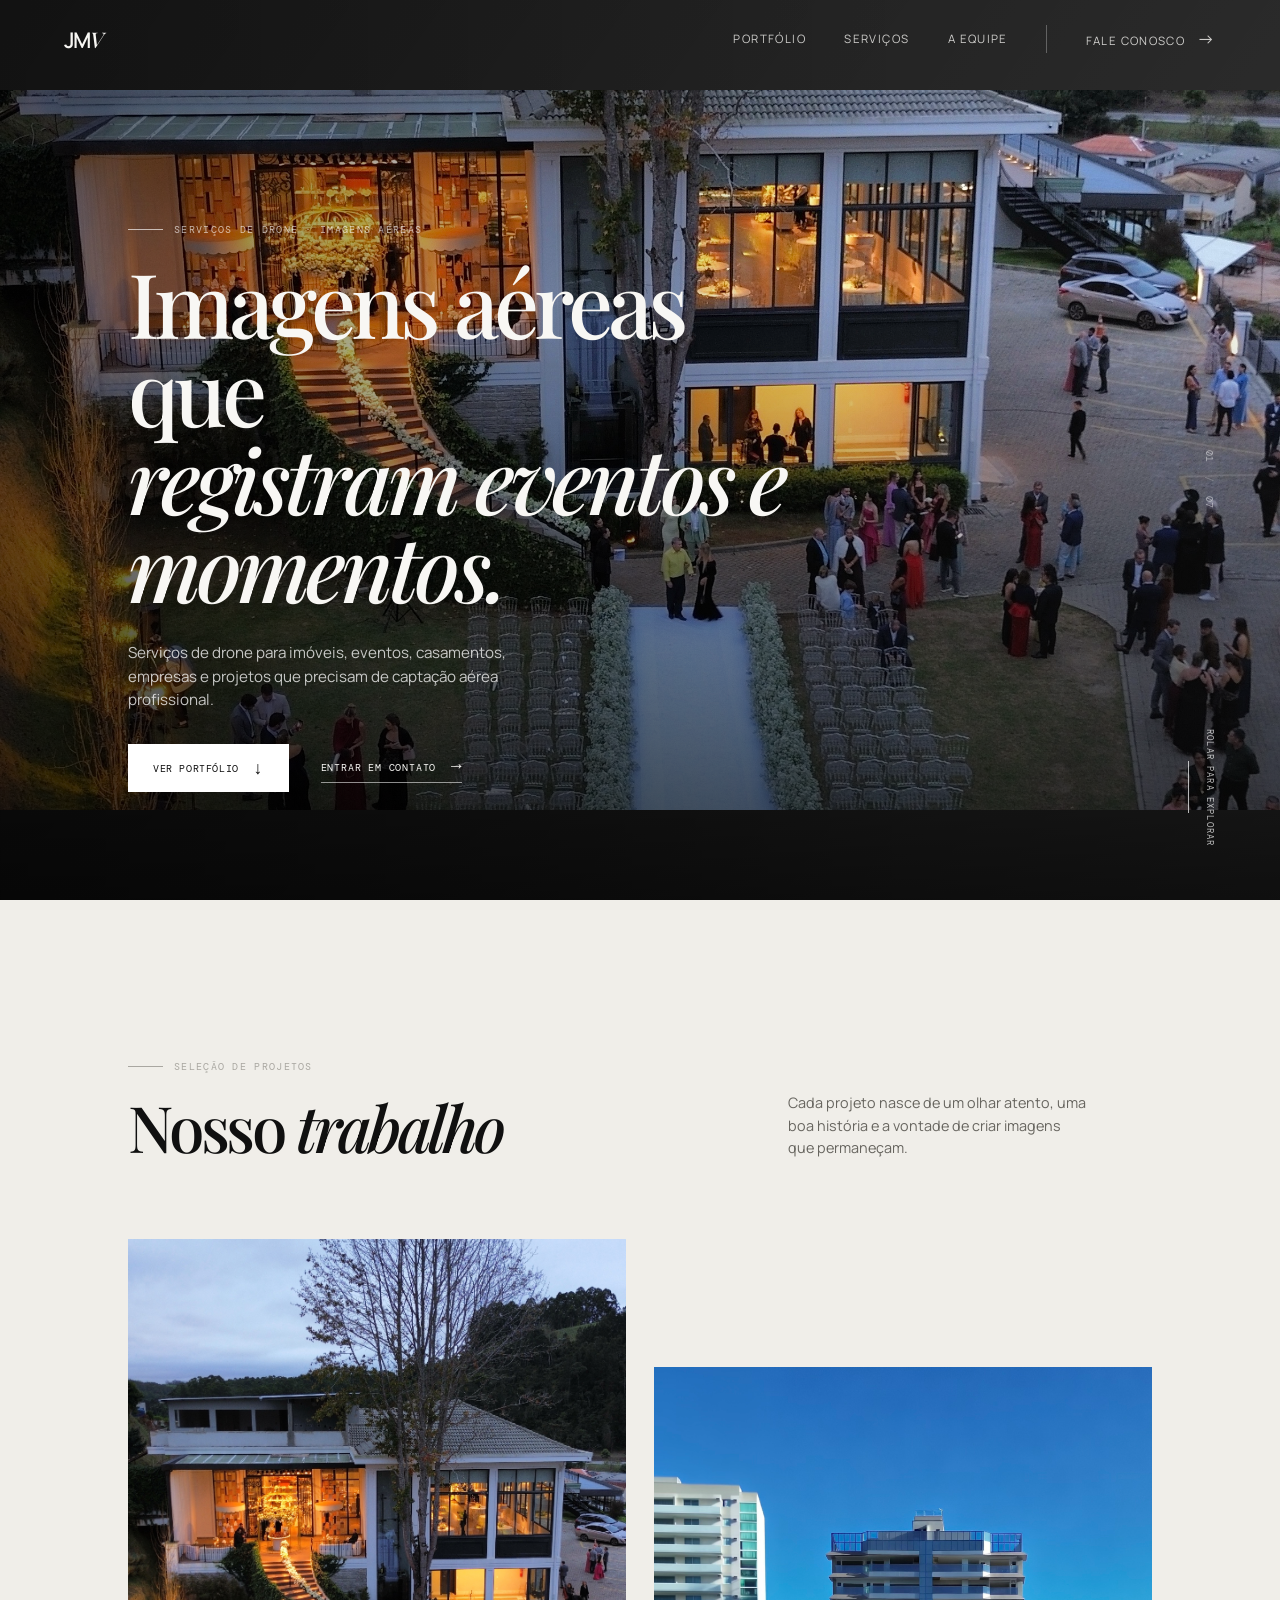
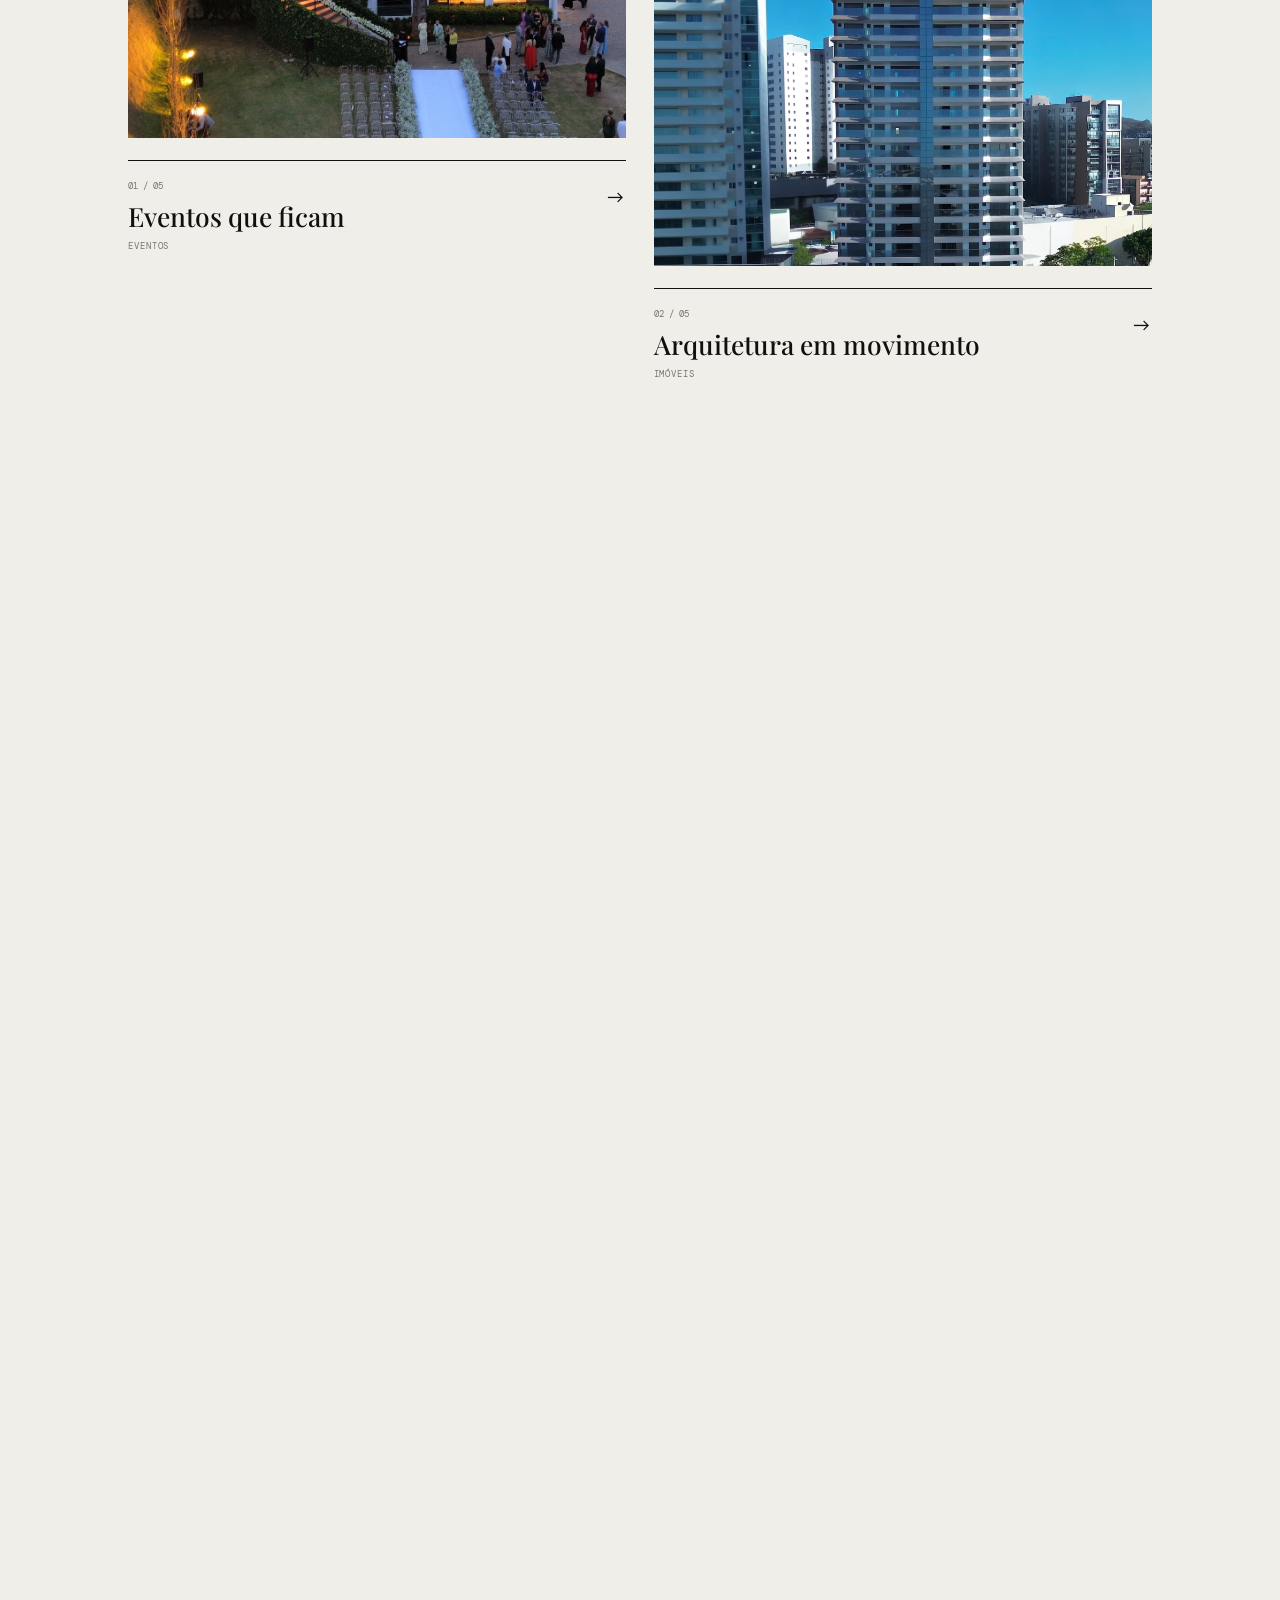
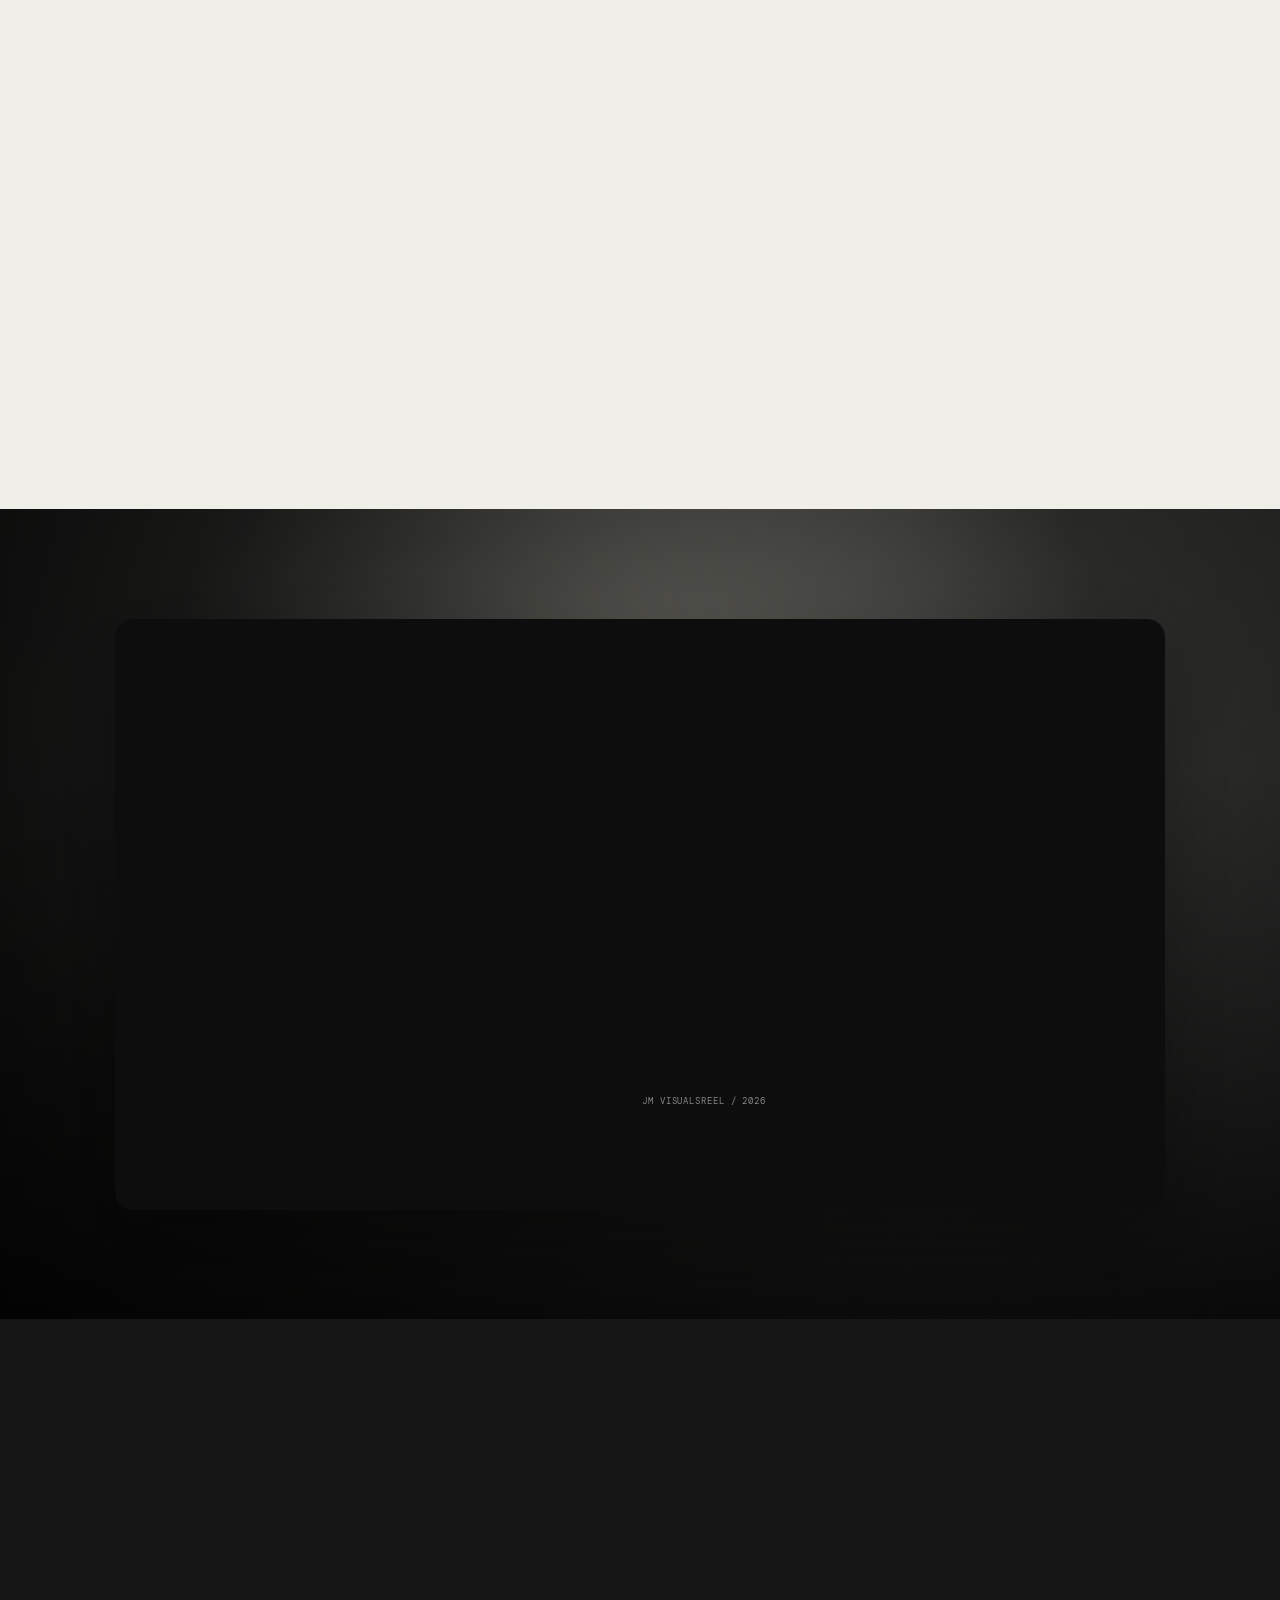
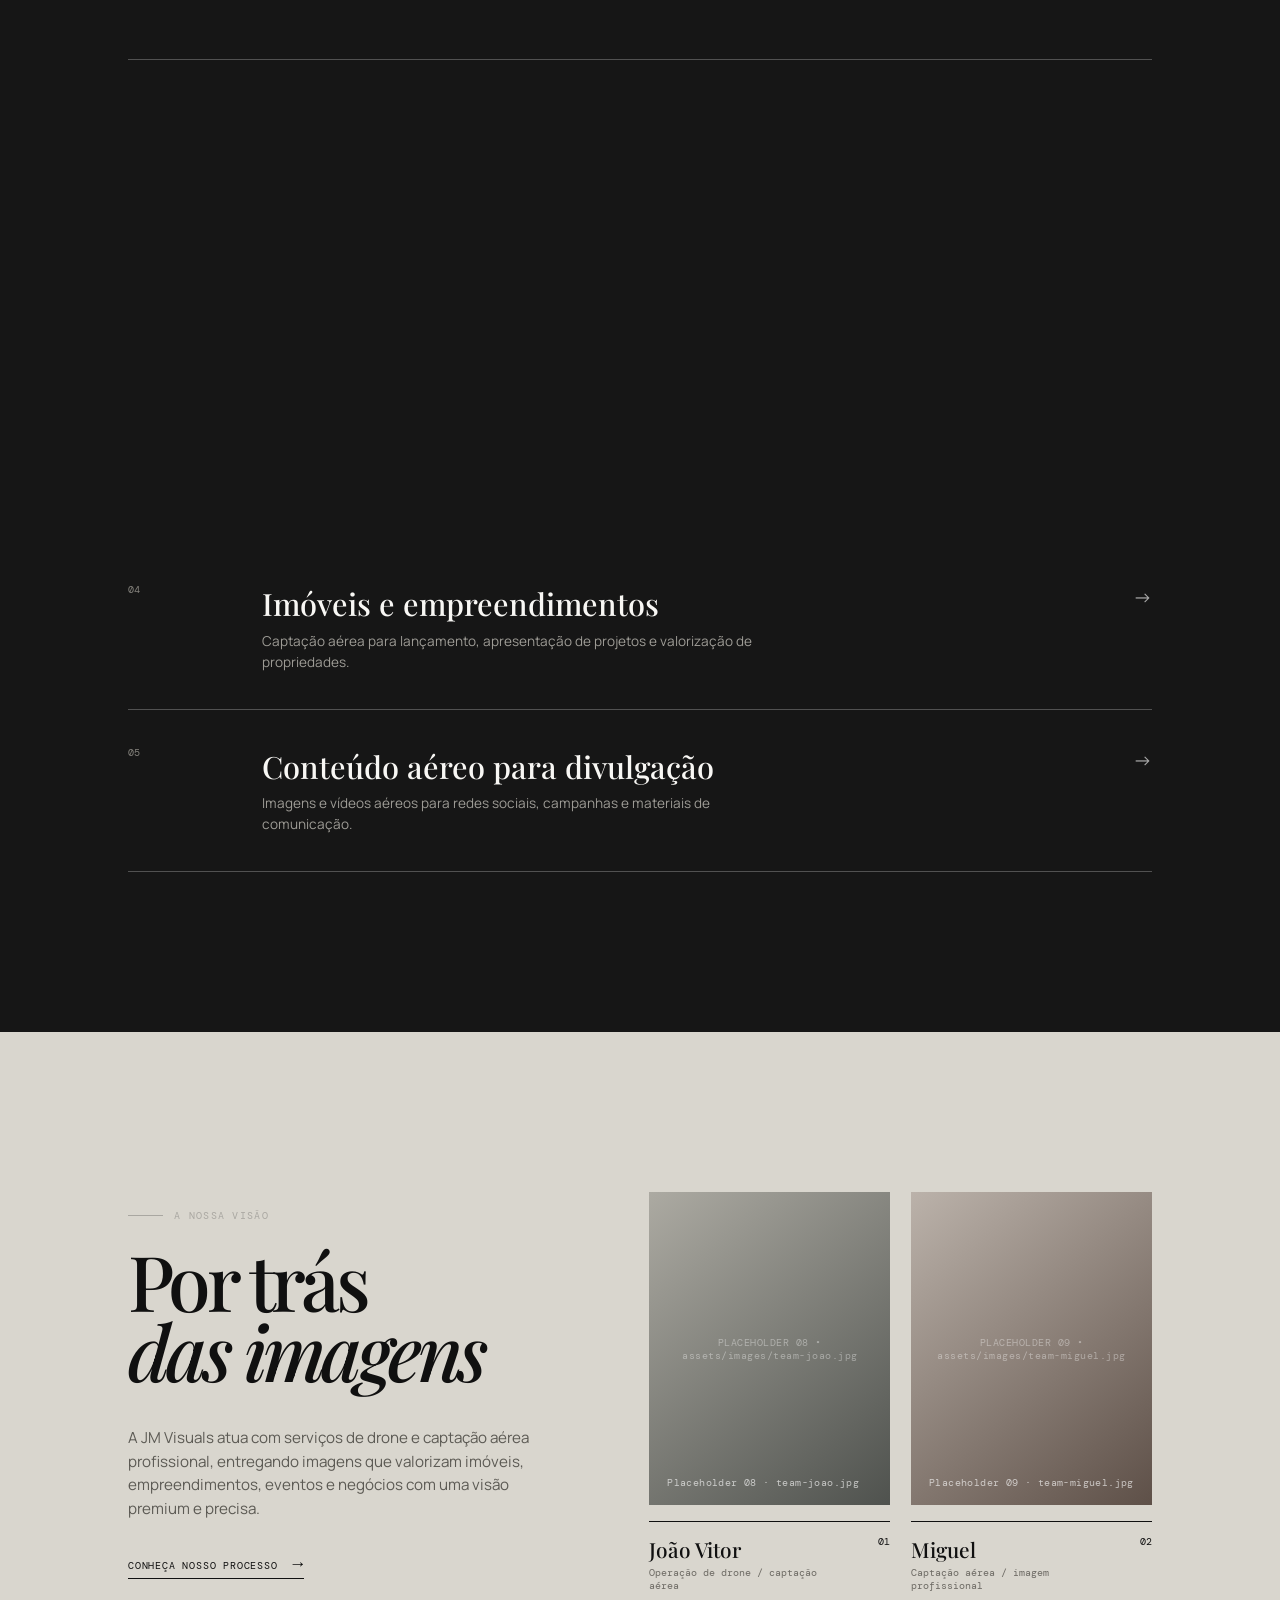
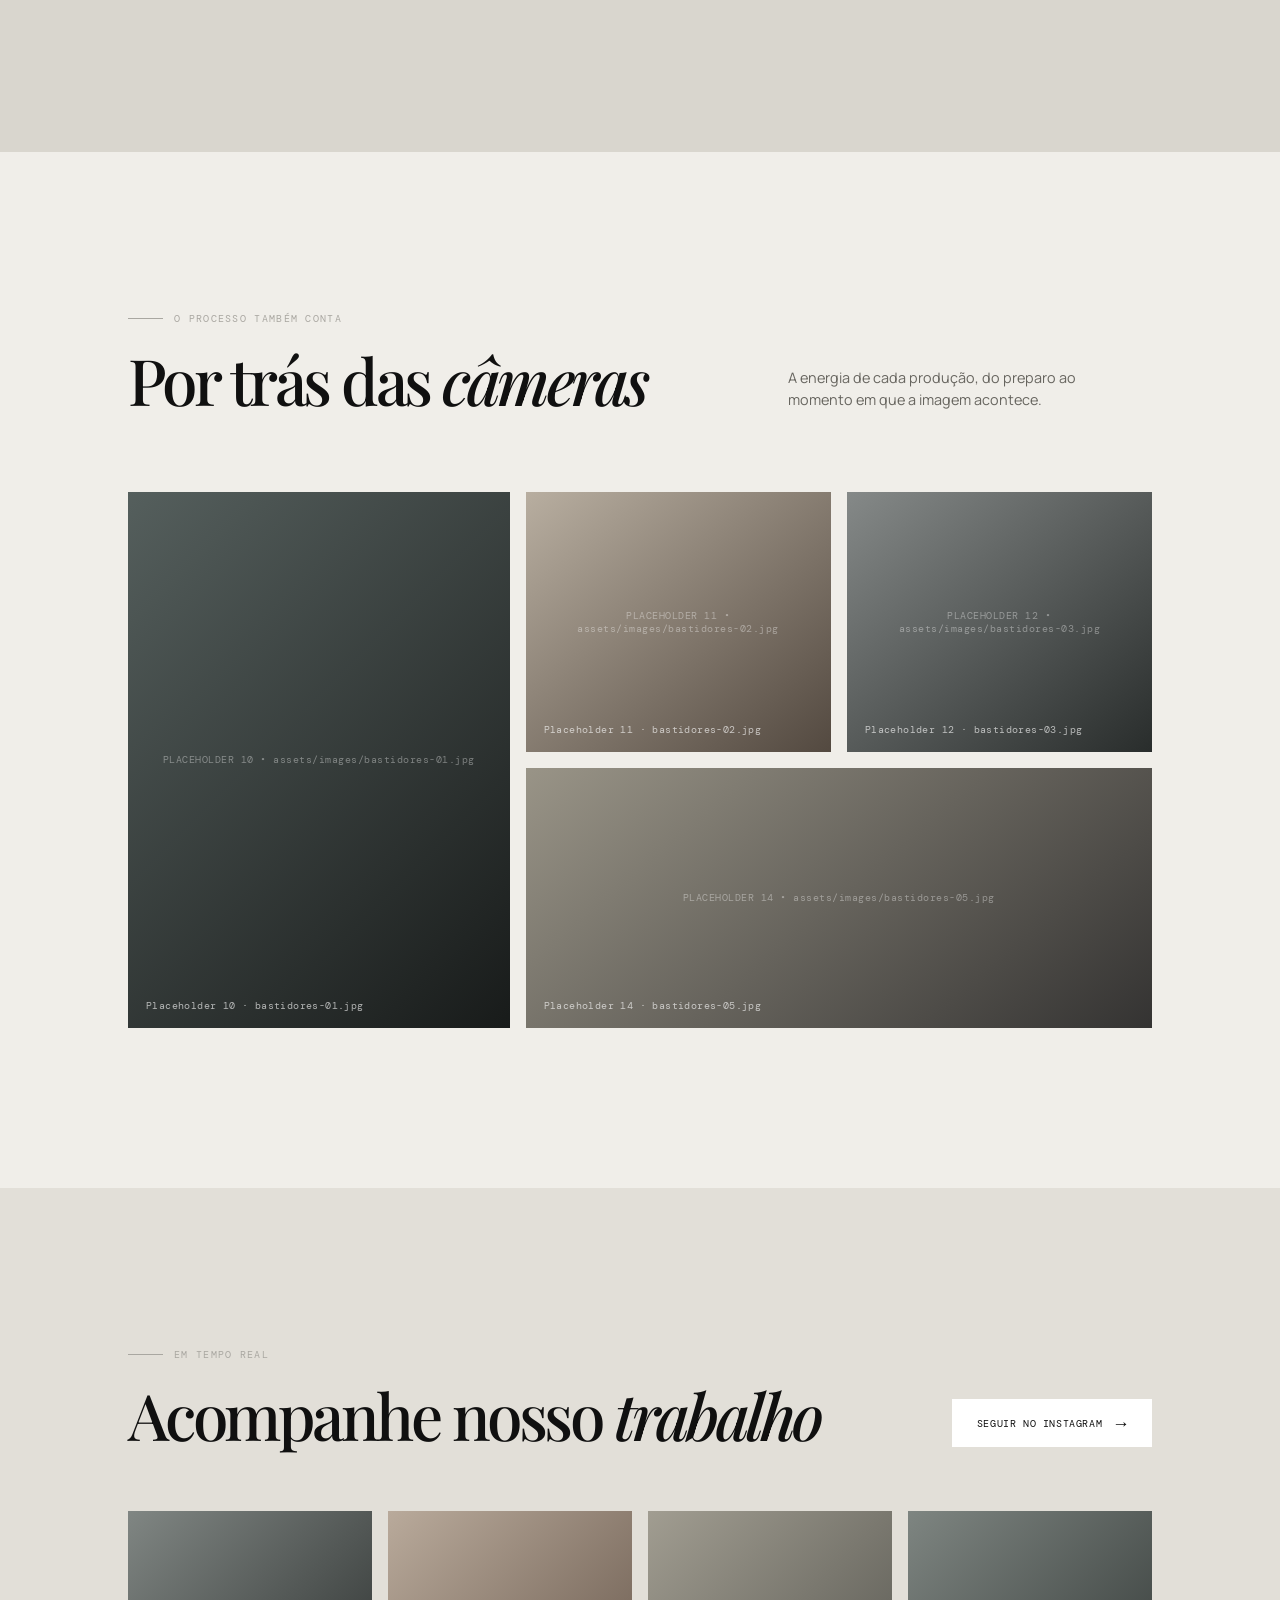
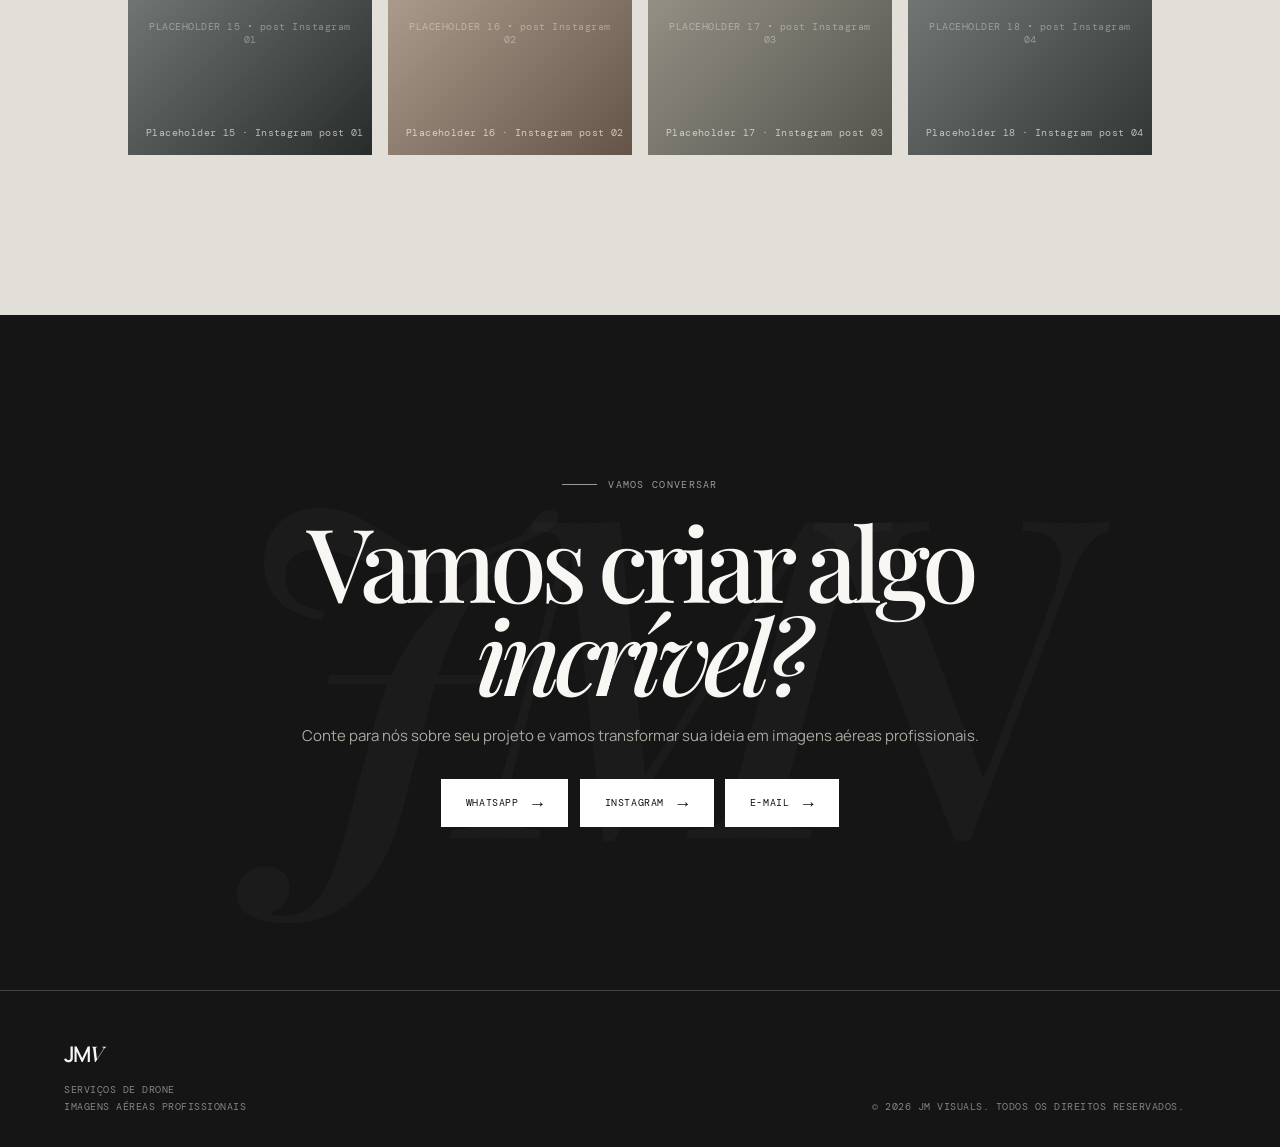
==== commit 377f598a: "js" ====
--- a/projeto/index.html
+++ b/projeto/index.html
@@ -25,7 +25,7 @@
       aria-label="Abrir menu"><span></span><span></span></button>
     <nav class="site-nav" id="site-nav" aria-label="Navegação principal"><a href="#portfolio">Portfólio</a><a
         href="#services">Serviços</a><a href="#about">A equipe</a><a href="#contact" class="nav-contact">Fale conosco
-        <span>↗</span></a></nav>
+        <span>→</span></a></nav>
   </header>
   <main>
     <section class="hero" id="home" aria-labelledby="hero-title">
@@ -39,8 +39,8 @@
         <h1 id="hero-title">Imagens aéreas que<br><em>registram eventos e momentos.</em></h1>
         <p class="hero-lede">Serviços de drone para imóveis, eventos, casamentos, empresas e projetos que precisam de
           captação aérea profissional.</p>
-        <div class="hero-actions"><a class="button button-light" href="#portfolio">Ver portfólio <span>↘</span></a><a
-            class="text-link" href="#contact">Entrar em contato <span>↗</span></a></div>
+        <div class="hero-actions"><a class="button button-light" href="#portfolio">Ver portfólio <span>↓</span></a><a
+            class="text-link" href="#contact">Entrar em contato <span>→</span></a></div>
       </div>
       <a class="scroll-cue" href="#portfolio" aria-label="Rolar para o portfólio"><span>Rolar para
           explorar</span><i></i></a>
@@ -63,7 +63,7 @@
           <div class="project-info">
             <p class="project-number">01 / 05</p>
             <h3>Eventos que ficam</h3>
-            <p>Eventos</p><span class="project-arrow">↗</span>
+            <p>Eventos</p><span class="project-arrow">→</span>
           </div>
         </article>
         <article class="project-card reveal">
@@ -73,7 +73,7 @@
           <div class="project-info">
             <p class="project-number">02 / 05</p>
             <h3>Arquitetura em movimento</h3>
-            <p>Imóveis</p><span class="project-arrow">↗</span>
+            <p>Imóveis</p><span class="project-arrow">→</span>
           </div>
         </article>
         <article class="project-card reveal">
@@ -83,7 +83,7 @@
           <div class="project-info">
             <p class="project-number">03 / 05</p>
             <h3>Um dia para lembrar</h3>
-            <p>Casamentos</p><span class="project-arrow">↗</span>
+            <p>Casamentos</p><span class="project-arrow">→</span>
           </div>
         </article>
         <article class="project-card reveal">
@@ -93,7 +93,7 @@
           <div class="project-info">
             <p class="project-number">04 / 05</p>
             <h3>Visto de cima</h3>
-            <p>Drone</p><span class="project-arrow">↗</span>
+            <p>Drone</p><span class="project-arrow">→</span>
           </div>
         </article>
         <article class="project-card reveal">
@@ -103,7 +103,7 @@
           <div class="project-info">
             <p class="project-number">05 / 05</p>
             <h3>Marcas em foco</h3>
-            <p>Conteúdo para marcas</p><span class="project-arrow">↗</span>
+            <p>Conteúdo para marcas</p><span class="project-arrow">→</span>
           </div>
         </article>
       </div>
@@ -120,7 +120,7 @@
       <div class="showreel-content reveal">
         <p class="eyebrow"><span class="eyebrow-line"></span> Uma visão em movimento</p>
         <h2 id="showreel-title">Show<span>reel</span></h2><button class="play-button" type="button"
-          aria-label="Assistir Showreel" aria-controls="showreel-video"><span>▶</span></button>
+          aria-label="Assistir Showreel" aria-controls="showreel-video"><span>▸</span></button>
         <p>Assistir Showreel</p>
       </div>
       <div class="showreel-meta"><span>JM VISUALS</span><span>REEL / 2026</span></div>
@@ -138,31 +138,31 @@
           <div>
             <h3>Filmagens aéreas com drone</h3>
             <p>Captação profissional de imagens aéreas para imóveis, empreendimentos, eventos e negócios.</p>
-          </div><span class="service-symbol">↗</span>
+          </div><span class="service-symbol">→</span>
         </article>
         <article class="service-item reveal"><span class="service-index">02</span>
           <div>
             <h3>Fotografia aérea</h3>
             <p>Registros visuais de alta qualidade para valorizar espaços, obras, terrenos e propriedades.</p>
-          </div><span class="service-symbol">↗</span>
+          </div><span class="service-symbol">→</span>
         </article>
         <article class="service-item reveal"><span class="service-index">03</span>
           <div>
             <h3>Cobertura aérea de eventos</h3>
             <p>Imagens aéreas para festas, inaugurações, feiras e eventos que precisam de um diferencial visual.</p>
-          </div><span class="service-symbol">↗</span>
+          </div><span class="service-symbol">→</span>
         </article>
         <article class="service-item reveal"><span class="service-index">04</span>
           <div>
             <h3>Imóveis e empreendimentos</h3>
             <p>Captação aérea para lançamento, apresentação de projetos e valorização de propriedades.</p>
-          </div><span class="service-symbol">↗</span>
+          </div><span class="service-symbol">→</span>
         </article>
         <article class="service-item reveal"><span class="service-index">05</span>
           <div>
             <h3>Conteúdo aéreo para divulgação</h3>
             <p>Imagens e vídeos aéreos para redes sociais, campanhas e materiais de comunicação.</p>
-          </div><span class="service-symbol">↗</span>
+          </div><span class="service-symbol">→</span>
         </article>
       </div>
     </section>
@@ -172,7 +172,7 @@
         <h2 id="about-title">Por trás<br><em>das imagens</em></h2>
         <p class="about-text">A JM Visuals atua com serviços de drone e captação aérea profissional, entregando imagens
           que valorizam imóveis, empreendimentos, eventos e negócios com uma visão premium e precisa.</p><a
-          class="text-link text-link-dark" href="#contact">Conheça nosso processo <span>↗</span></a>
+          class="text-link text-link-dark" href="#contact">Conheça nosso processo <span>→</span></a>
       </div>
       <div class="team-grid">
         <article class="team-member reveal">
@@ -229,7 +229,7 @@
           <h2 id="instagram-title">Acompanhe nosso <em>trabalho</em></h2>
         </div><a class="button button-dark"
           href="https://www.instagram.com/jmvisuals.air?stkn=MTF0ajE1YmlzdjF0OQ%3D%3D&amp;utm_source=qr" target="_blank"
-          rel="noreferrer">Seguir no Instagram <span>↗</span></a>
+          rel="noreferrer">Seguir no Instagram <span>→</span></a>
       </div>
       <div class="instagram-grid">
         <div class="instagram-item placeholder-media insta-01 reveal" data-label="PLACEHOLDER 15 • post Instagram 01">
@@ -249,10 +249,10 @@
         <p>Conte para nós sobre seu projeto e vamos transformar sua ideia em imagens aéreas profissionais.</p>
         <div class="contact-actions"><a class="button button-light"
             href="https://wa.me/5527999960198?text=Ol%C3%A1%21+Gostaria+de+conhecer+os+servi%C3%A7os+da+JM+Visuals"
-            target="_blank" rel="noreferrer">WhatsApp <span>↗</span></a><a class="button button-outline"
+            target="_blank" rel="noreferrer">WhatsApp <span>→</span></a><a class="button button-outline"
             href="https://www.instagram.com/jmvisuals.air?stkn=MTF0ajE1YmlzdjF0OQ%3D%3D&amp;utm_source=qr"
-            target="_blank" rel="noreferrer">Instagram <span>↗</span></a><a class="button button-outline"
-            href="mailto:contato@jmvisuals.com.br">E-mail <span>↗</span></a></div>
+            target="_blank" rel="noreferrer">Instagram <span>→</span></a><a class="button button-outline"
+            href="mailto:contato@jmvisuals.com.br">E-mail <span>→</span></a></div>
       </div>
       <div class="contact-mark" aria-hidden="true">JM<span>V</span></div>
     </section>
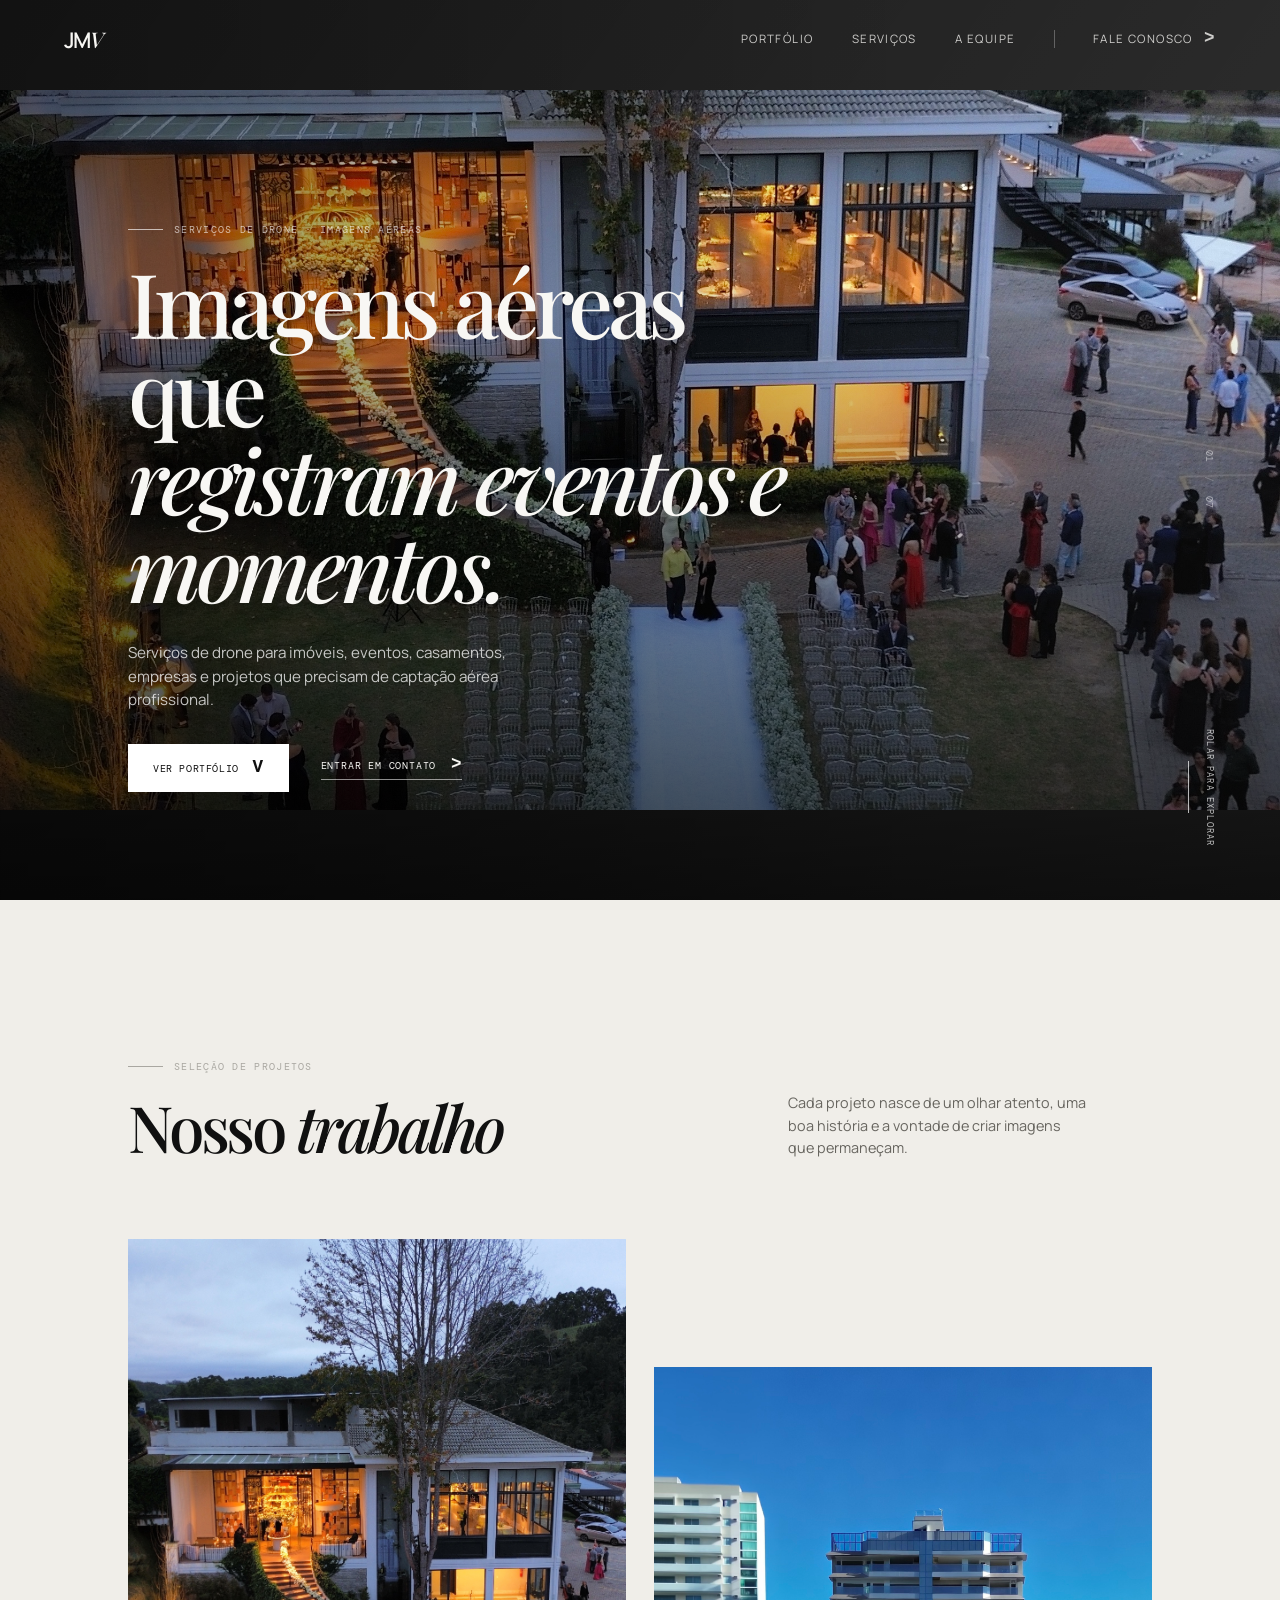
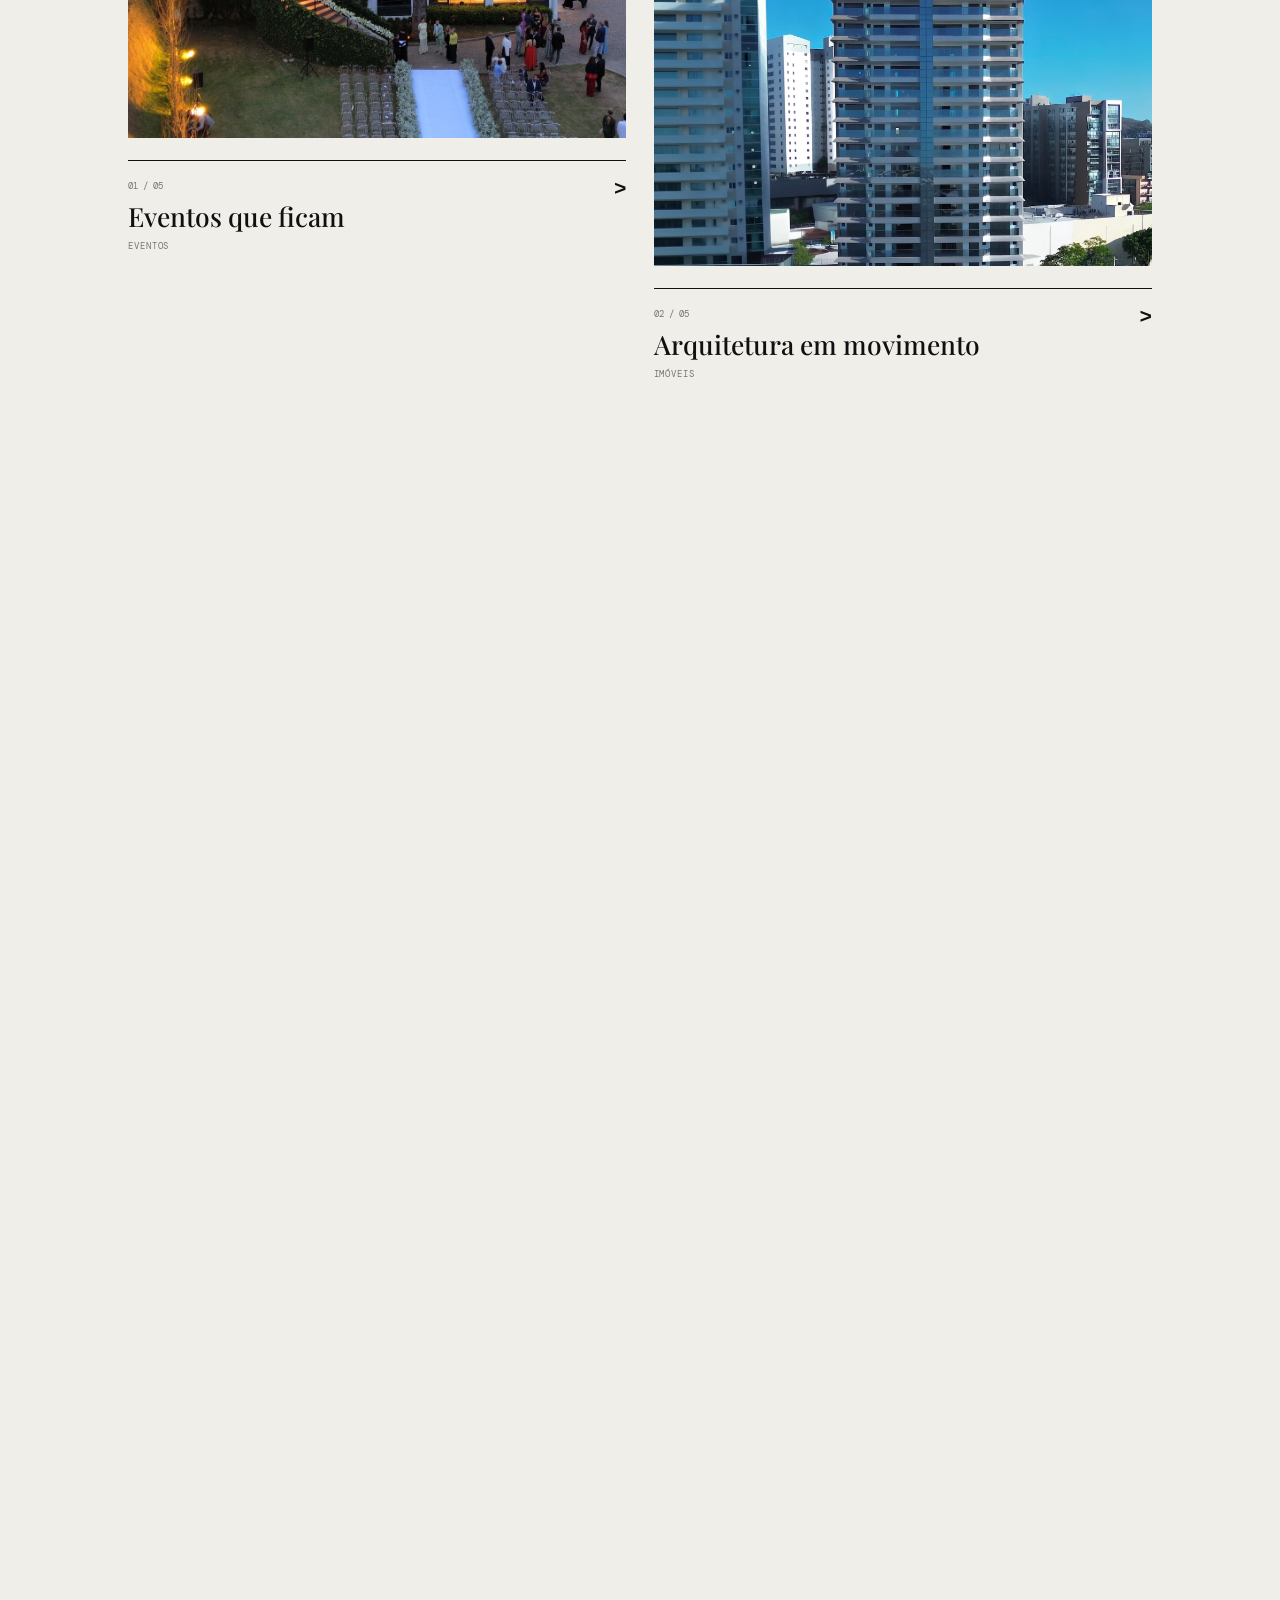
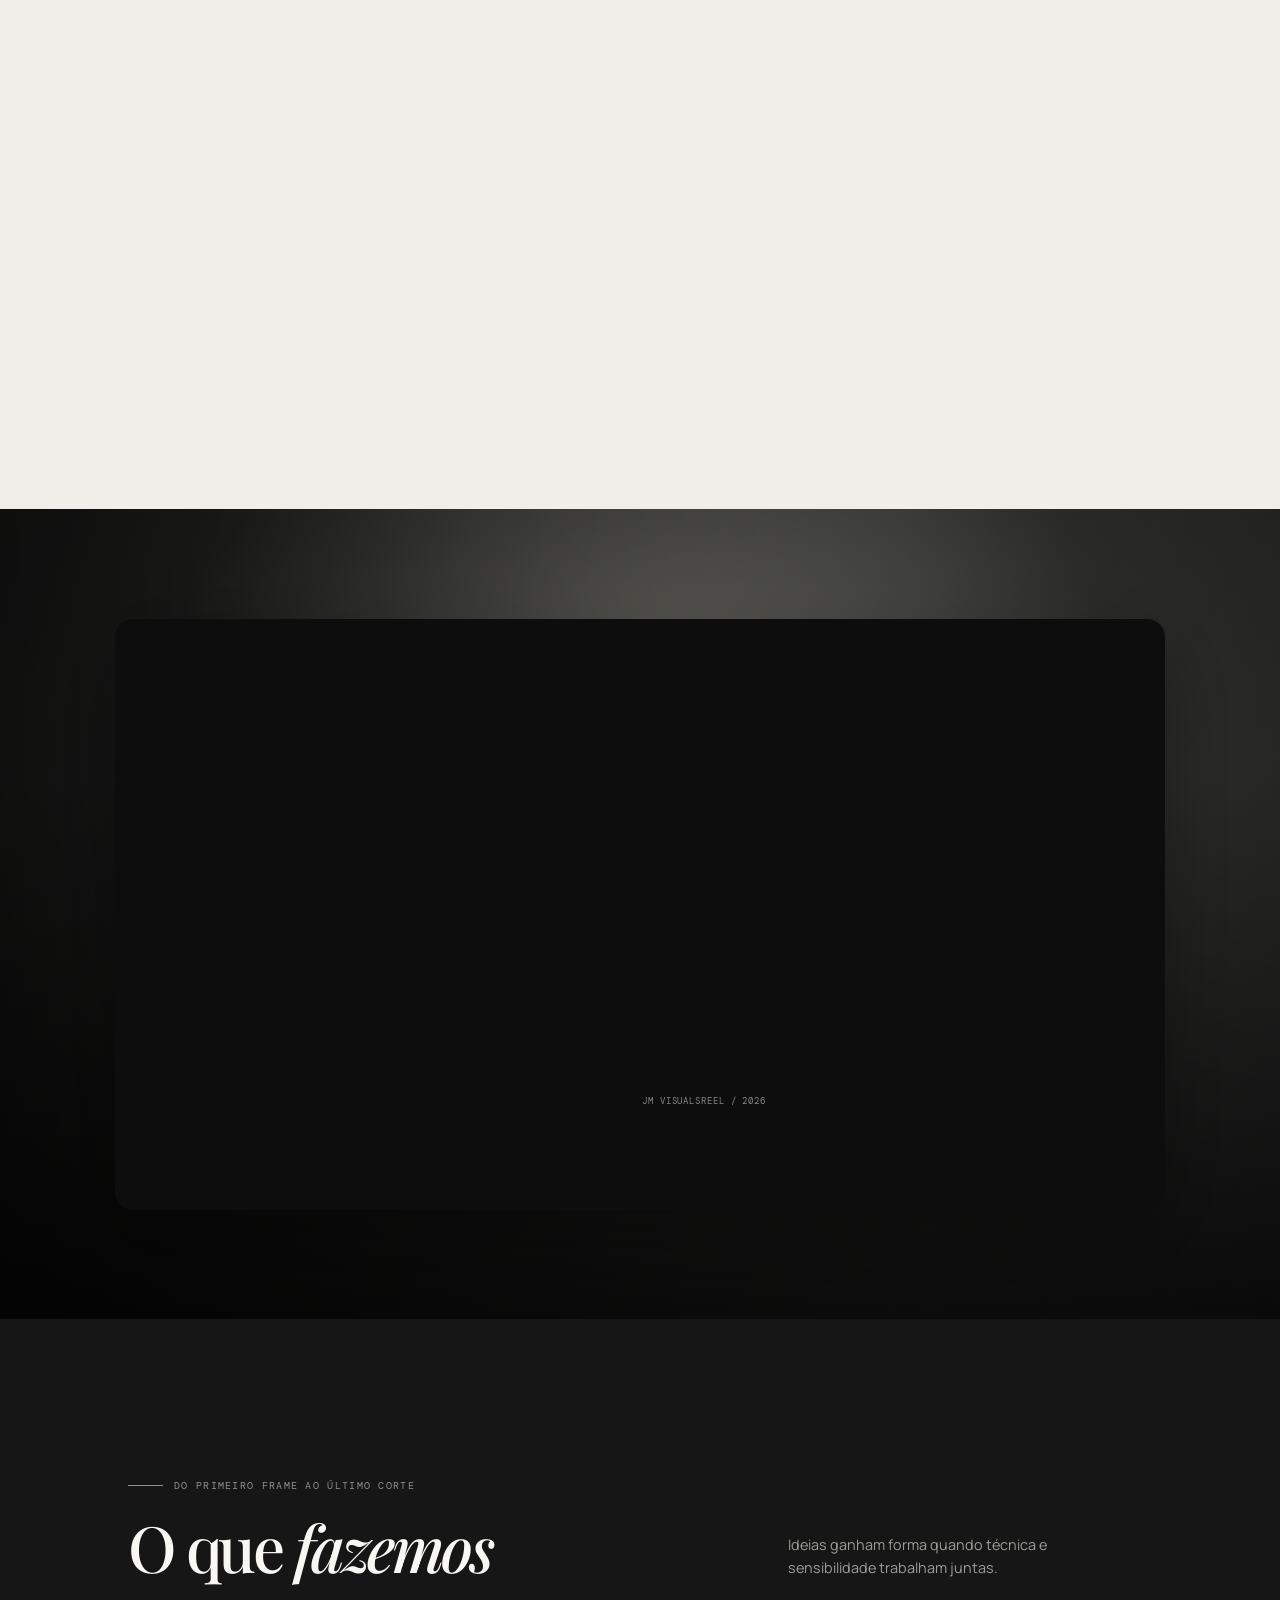
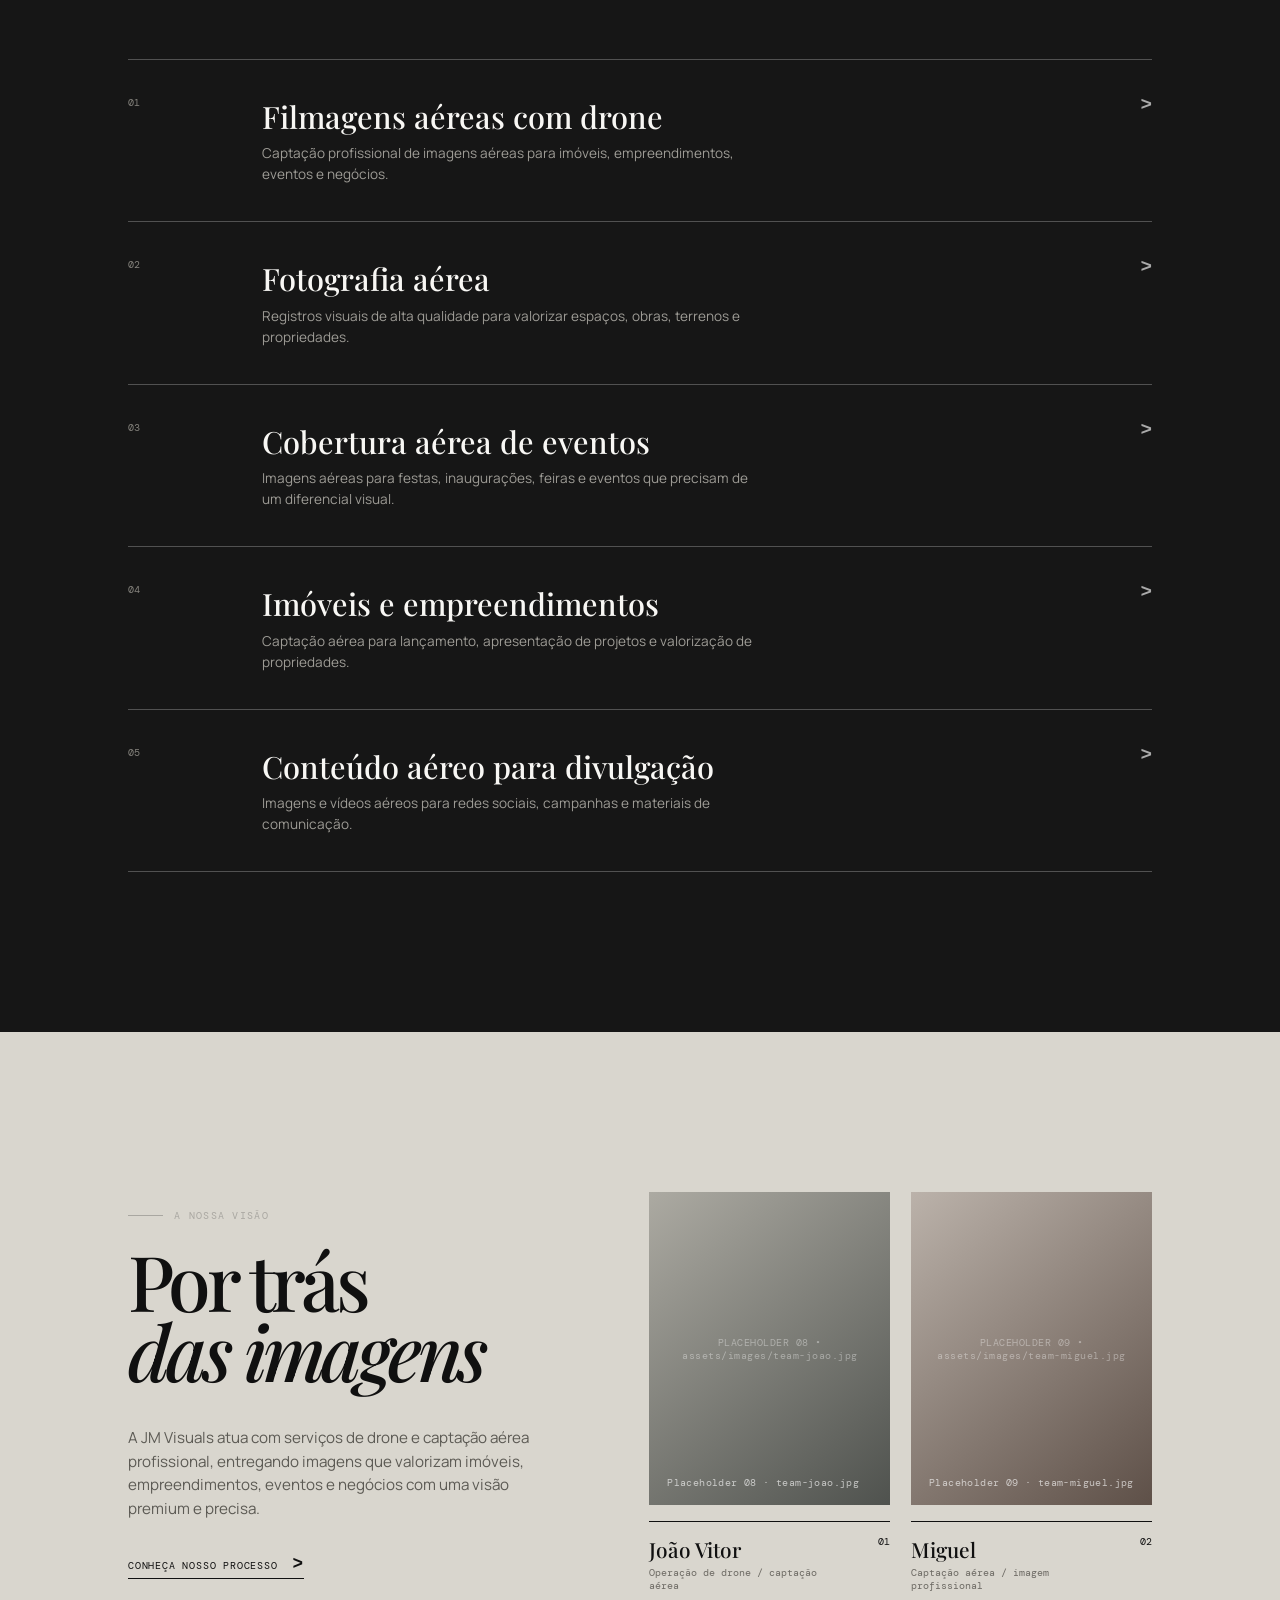
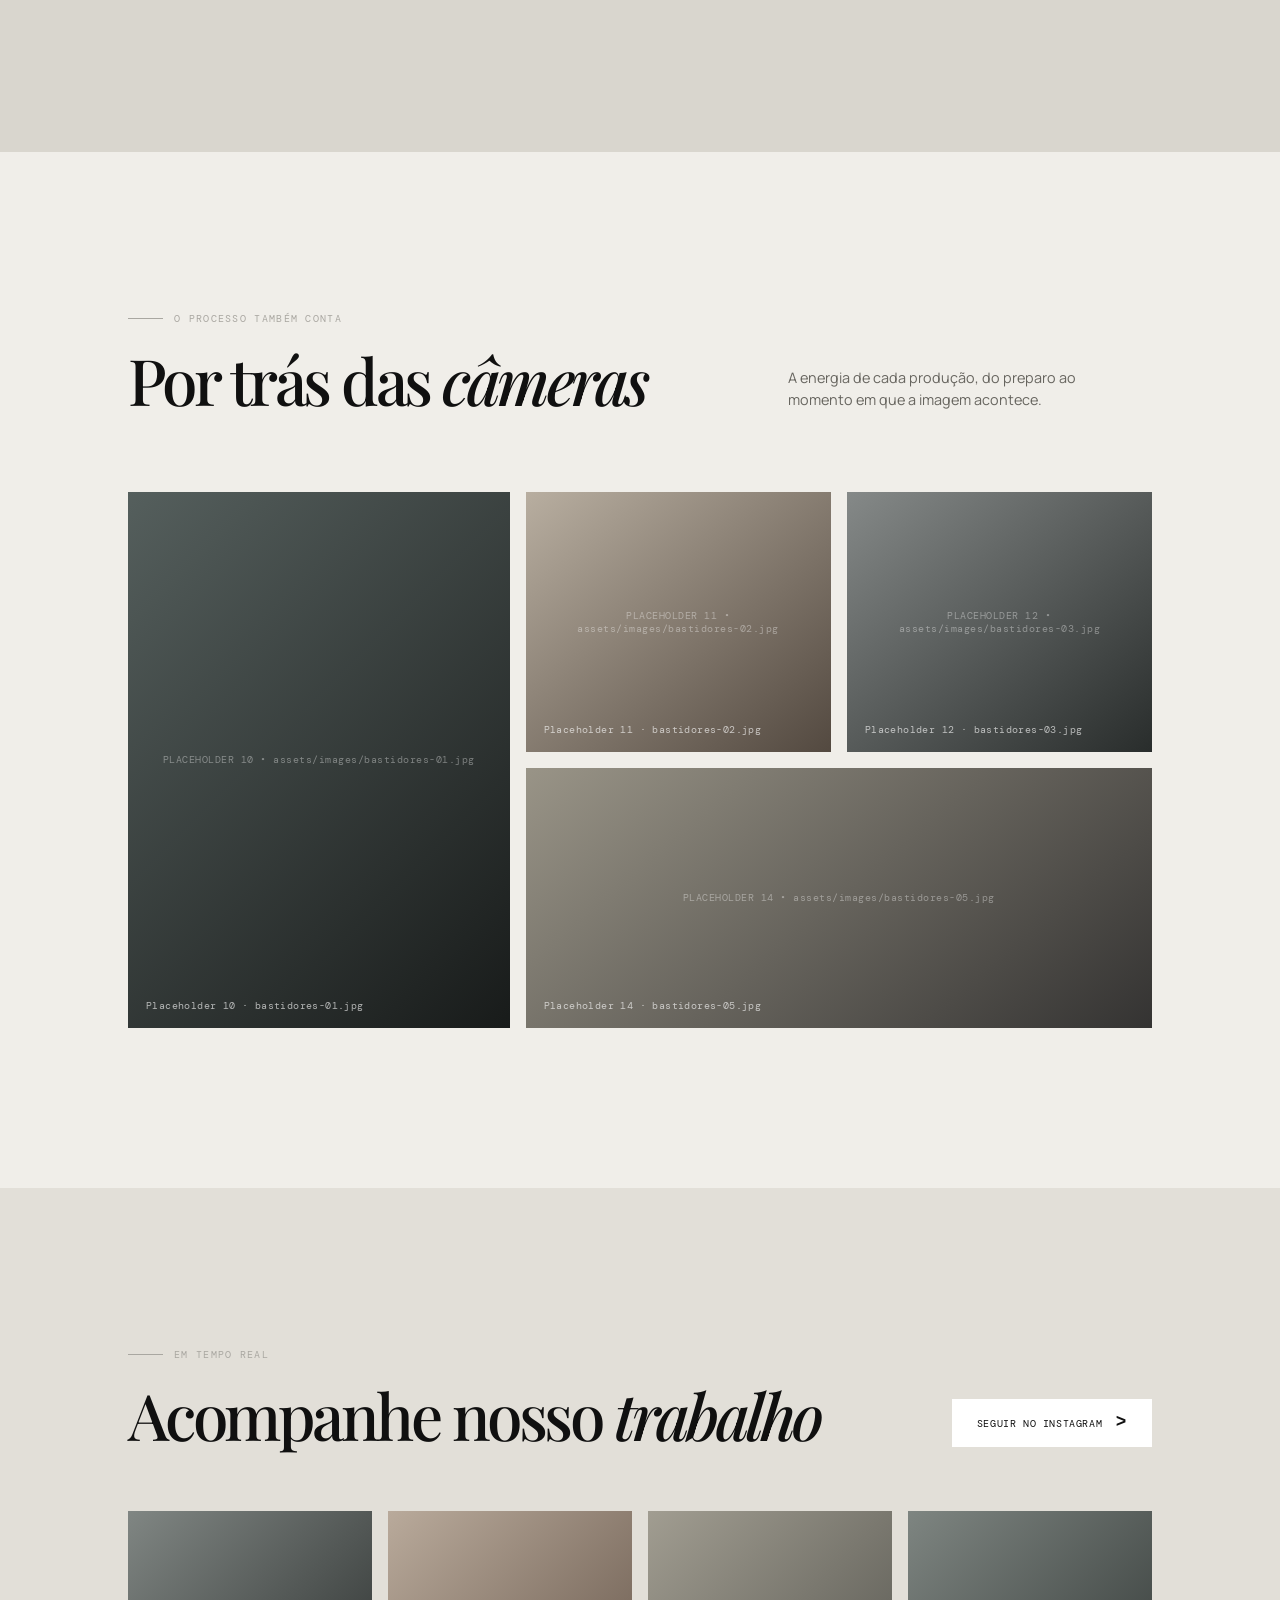
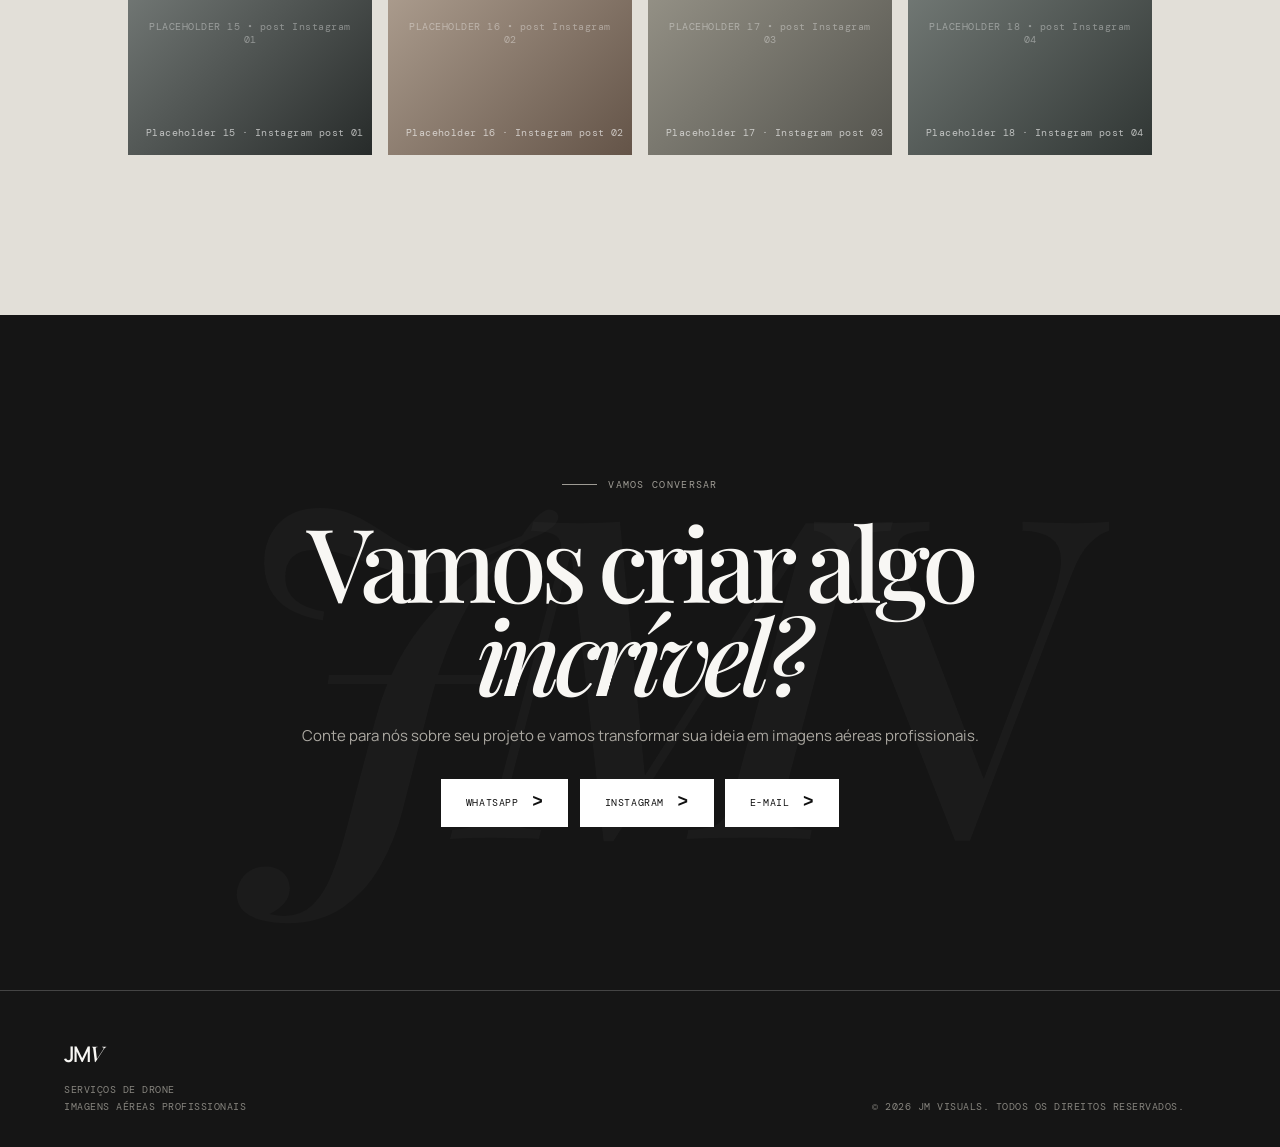
==== commit 0d8b9350: "Fix mobile icon rendering and final icon cleanup" ====
--- a/projeto/index.html
+++ b/projeto/index.html
@@ -25,7 +25,7 @@
       aria-label="Abrir menu"><span></span><span></span></button>
     <nav class="site-nav" id="site-nav" aria-label="Navegação principal"><a href="#portfolio">Portfólio</a><a
         href="#services">Serviços</a><a href="#about">A equipe</a><a href="#contact" class="nav-contact">Fale conosco
-        <span>→</span></a></nav>
+        <span>></span></a></nav>
   </header>
   <main>
     <section class="hero" id="home" aria-labelledby="hero-title">
@@ -39,8 +39,8 @@
         <h1 id="hero-title">Imagens aéreas que<br><em>registram eventos e momentos.</em></h1>
         <p class="hero-lede">Serviços de drone para imóveis, eventos, casamentos, empresas e projetos que precisam de
           captação aérea profissional.</p>
-        <div class="hero-actions"><a class="button button-light" href="#portfolio">Ver portfólio <span>↓</span></a><a
-            class="text-link" href="#contact">Entrar em contato <span>→</span></a></div>
+        <div class="hero-actions"><a class="button button-light" href="#portfolio">Ver portfólio <span>v</span></a><a
+            class="text-link" href="#contact">Entrar em contato <span>></span></a></div>
       </div>
       <a class="scroll-cue" href="#portfolio" aria-label="Rolar para o portfólio"><span>Rolar para
           explorar</span><i></i></a>
@@ -63,7 +63,7 @@
           <div class="project-info">
             <p class="project-number">01 / 05</p>
             <h3>Eventos que ficam</h3>
-            <p>Eventos</p><span class="project-arrow">→</span>
+            <p>Eventos</p><span class="project-arrow">></span>
           </div>
         </article>
         <article class="project-card reveal">
@@ -73,7 +73,7 @@
           <div class="project-info">
             <p class="project-number">02 / 05</p>
             <h3>Arquitetura em movimento</h3>
-            <p>Imóveis</p><span class="project-arrow">→</span>
+            <p>Imóveis</p><span class="project-arrow">></span>
           </div>
         </article>
         <article class="project-card reveal">
@@ -83,7 +83,7 @@
           <div class="project-info">
             <p class="project-number">03 / 05</p>
             <h3>Um dia para lembrar</h3>
-            <p>Casamentos</p><span class="project-arrow">→</span>
+            <p>Casamentos</p><span class="project-arrow">></span>
           </div>
         </article>
         <article class="project-card reveal">
@@ -93,7 +93,7 @@
           <div class="project-info">
             <p class="project-number">04 / 05</p>
             <h3>Visto de cima</h3>
-            <p>Drone</p><span class="project-arrow">→</span>
+            <p>Drone</p><span class="project-arrow">></span>
           </div>
         </article>
         <article class="project-card reveal">
@@ -103,7 +103,7 @@
           <div class="project-info">
             <p class="project-number">05 / 05</p>
             <h3>Marcas em foco</h3>
-            <p>Conteúdo para marcas</p><span class="project-arrow">→</span>
+            <p>Conteúdo para marcas</p><span class="project-arrow">></span>
           </div>
         </article>
       </div>
@@ -120,7 +120,7 @@
       <div class="showreel-content reveal">
         <p class="eyebrow"><span class="eyebrow-line"></span> Uma visão em movimento</p>
         <h2 id="showreel-title">Show<span>reel</span></h2><button class="play-button" type="button"
-          aria-label="Assistir Showreel" aria-controls="showreel-video"><span>▸</span></button>
+          aria-label="Assistir Showreel" aria-controls="showreel-video"><span>PLAY</span></button>
         <p>Assistir Showreel</p>
       </div>
       <div class="showreel-meta"><span>JM VISUALS</span><span>REEL / 2026</span></div>
@@ -138,31 +138,31 @@
           <div>
             <h3>Filmagens aéreas com drone</h3>
             <p>Captação profissional de imagens aéreas para imóveis, empreendimentos, eventos e negócios.</p>
-          </div><span class="service-symbol">→</span>
+          </div><span class="service-symbol">></span>
         </article>
         <article class="service-item reveal"><span class="service-index">02</span>
           <div>
             <h3>Fotografia aérea</h3>
             <p>Registros visuais de alta qualidade para valorizar espaços, obras, terrenos e propriedades.</p>
-          </div><span class="service-symbol">→</span>
+          </div><span class="service-symbol">></span>
         </article>
         <article class="service-item reveal"><span class="service-index">03</span>
           <div>
             <h3>Cobertura aérea de eventos</h3>
             <p>Imagens aéreas para festas, inaugurações, feiras e eventos que precisam de um diferencial visual.</p>
-          </div><span class="service-symbol">→</span>
+          </div><span class="service-symbol">></span>
         </article>
         <article class="service-item reveal"><span class="service-index">04</span>
           <div>
             <h3>Imóveis e empreendimentos</h3>
             <p>Captação aérea para lançamento, apresentação de projetos e valorização de propriedades.</p>
-          </div><span class="service-symbol">→</span>
+          </div><span class="service-symbol">></span>
         </article>
         <article class="service-item reveal"><span class="service-index">05</span>
           <div>
             <h3>Conteúdo aéreo para divulgação</h3>
             <p>Imagens e vídeos aéreos para redes sociais, campanhas e materiais de comunicação.</p>
-          </div><span class="service-symbol">→</span>
+          </div><span class="service-symbol">></span>
         </article>
       </div>
     </section>
@@ -172,7 +172,7 @@
         <h2 id="about-title">Por trás<br><em>das imagens</em></h2>
         <p class="about-text">A JM Visuals atua com serviços de drone e captação aérea profissional, entregando imagens
           que valorizam imóveis, empreendimentos, eventos e negócios com uma visão premium e precisa.</p><a
-          class="text-link text-link-dark" href="#contact">Conheça nosso processo <span>→</span></a>
+          class="text-link text-link-dark" href="#contact">Conheça nosso processo <span>></span></a>
       </div>
       <div class="team-grid">
         <article class="team-member reveal">
@@ -229,7 +229,7 @@
           <h2 id="instagram-title">Acompanhe nosso <em>trabalho</em></h2>
         </div><a class="button button-dark"
           href="https://www.instagram.com/jmvisuals.air?stkn=MTF0ajE1YmlzdjF0OQ%3D%3D&amp;utm_source=qr" target="_blank"
-          rel="noreferrer">Seguir no Instagram <span>→</span></a>
+          rel="noreferrer">Seguir no Instagram <span>></span></a>
       </div>
       <div class="instagram-grid">
         <div class="instagram-item placeholder-media insta-01 reveal" data-label="PLACEHOLDER 15 • post Instagram 01">
@@ -249,10 +249,10 @@
         <p>Conte para nós sobre seu projeto e vamos transformar sua ideia em imagens aéreas profissionais.</p>
         <div class="contact-actions"><a class="button button-light"
             href="https://wa.me/5527999960198?text=Ol%C3%A1%21+Gostaria+de+conhecer+os+servi%C3%A7os+da+JM+Visuals"
-            target="_blank" rel="noreferrer">WhatsApp <span>→</span></a><a class="button button-outline"
+            target="_blank" rel="noreferrer">WhatsApp <span>></span></a><a class="button button-outline"
             href="https://www.instagram.com/jmvisuals.air?stkn=MTF0ajE1YmlzdjF0OQ%3D%3D&amp;utm_source=qr"
-            target="_blank" rel="noreferrer">Instagram <span>→</span></a><a class="button button-outline"
-            href="mailto:contato@jmvisuals.com.br">E-mail <span>→</span></a></div>
+            target="_blank" rel="noreferrer">Instagram <span>></span></a><a class="button button-outline"
+            href="mailto:contato@jmvisuals.com.br">E-mail <span>></span></a></div>
       </div>
       <div class="contact-mark" aria-hidden="true">JM<span>V</span></div>
     </section>
--- a/projeto/css/style.css
+++ b/projeto/css/style.css
@@ -204,9 +204,32 @@
 
 .site-nav span,
 .button span,
-.text-link span {
+.text-link span,
+.project-arrow,
+.service-symbol,
+.play-button span {
+    font-family: var(--mono);
     font-size: 1.1rem;
-    margin-left: .5rem
+    font-weight: 600;
+    line-height: 1;
+    margin-left: .5rem;
+    display: inline-block
+}
+
+.project-arrow,
+.service-symbol {
+    position: absolute;
+    right: 0;
+    top: 1.2rem;
+    font-size: 1.3rem;
+    margin-left: 0
+}
+
+.play-button span {
+    font-size: 10px;
+    letter-spacing: .12em;
+    margin-left: 0;
+    text-transform: uppercase
 }
 
 .menu-toggle {
@@ -540,13 +563,6 @@
     margin: 0
 }
 
-.project-arrow,
-.service-symbol {
-    position: absolute;
-    right: 0;
-    top: 1.2rem;
-    font-size: 1.3rem
-}
 
 .project-media:after,
 .behind-item:after,
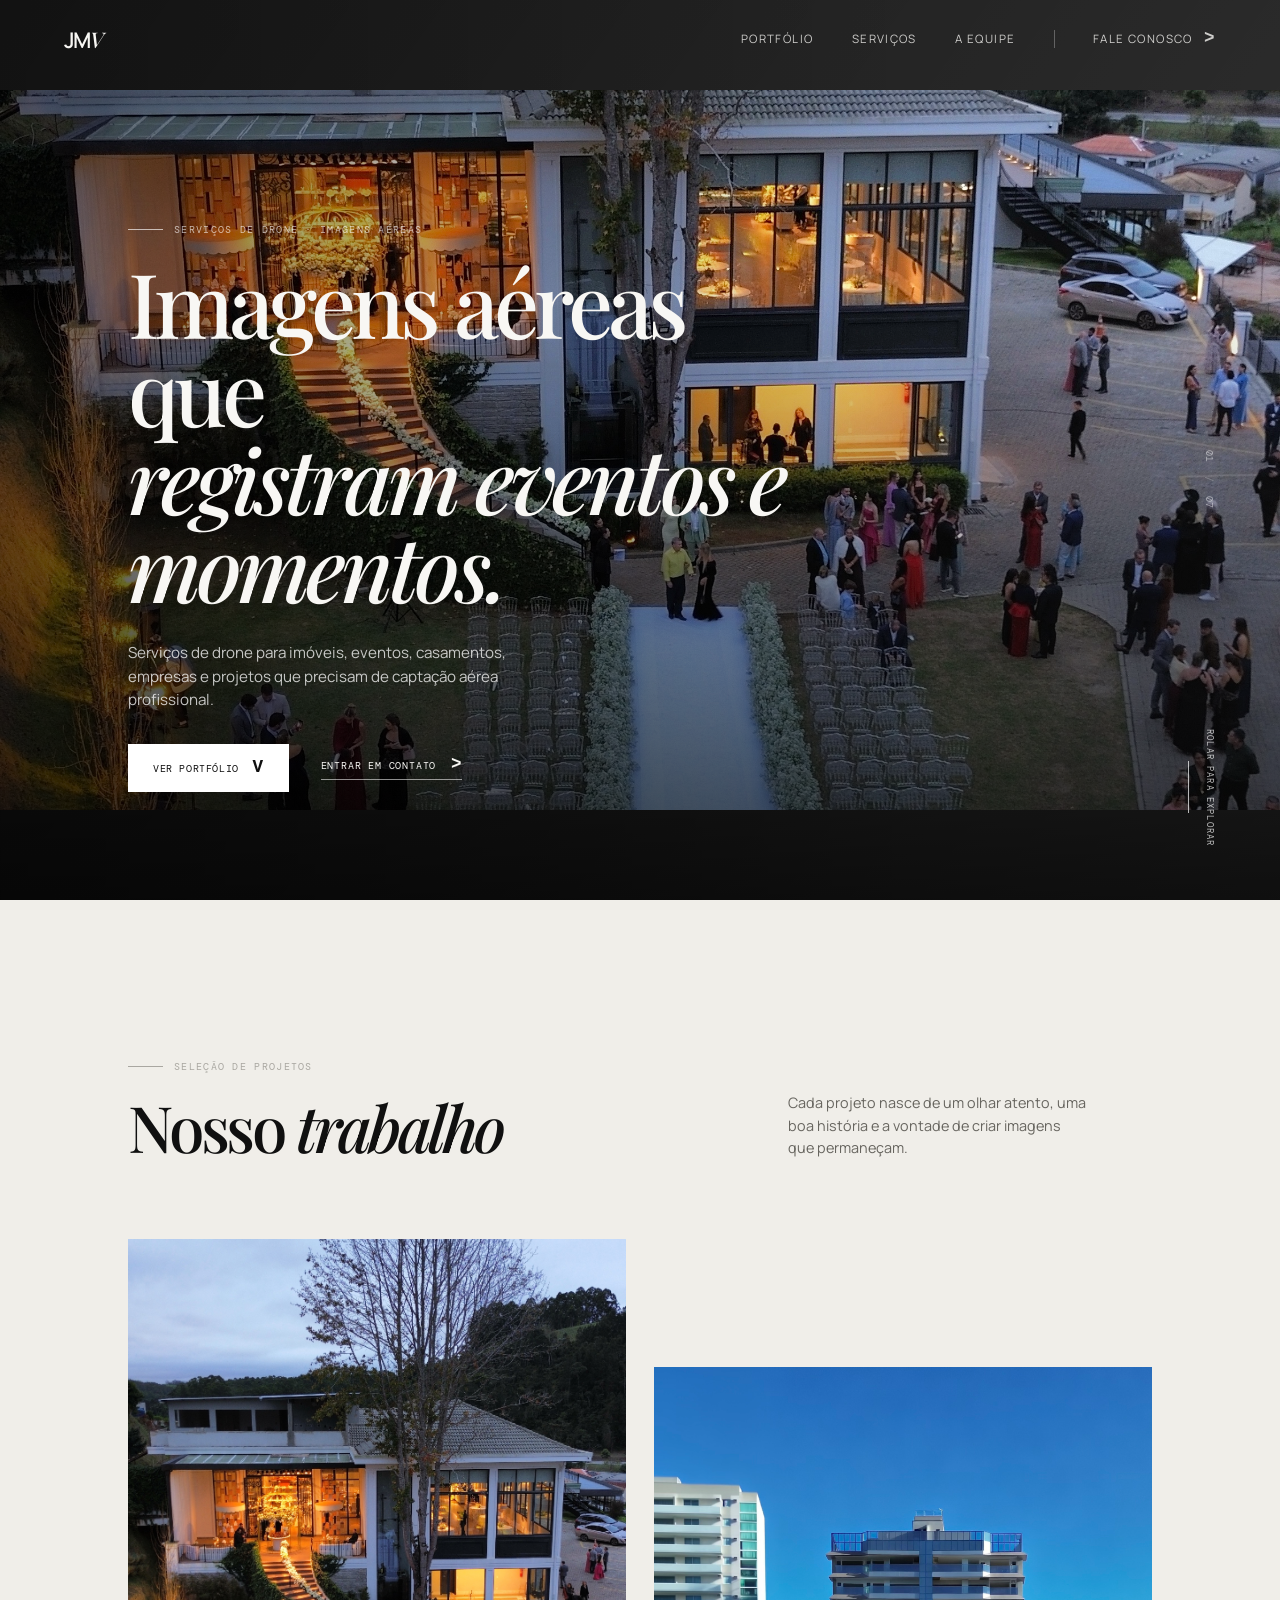
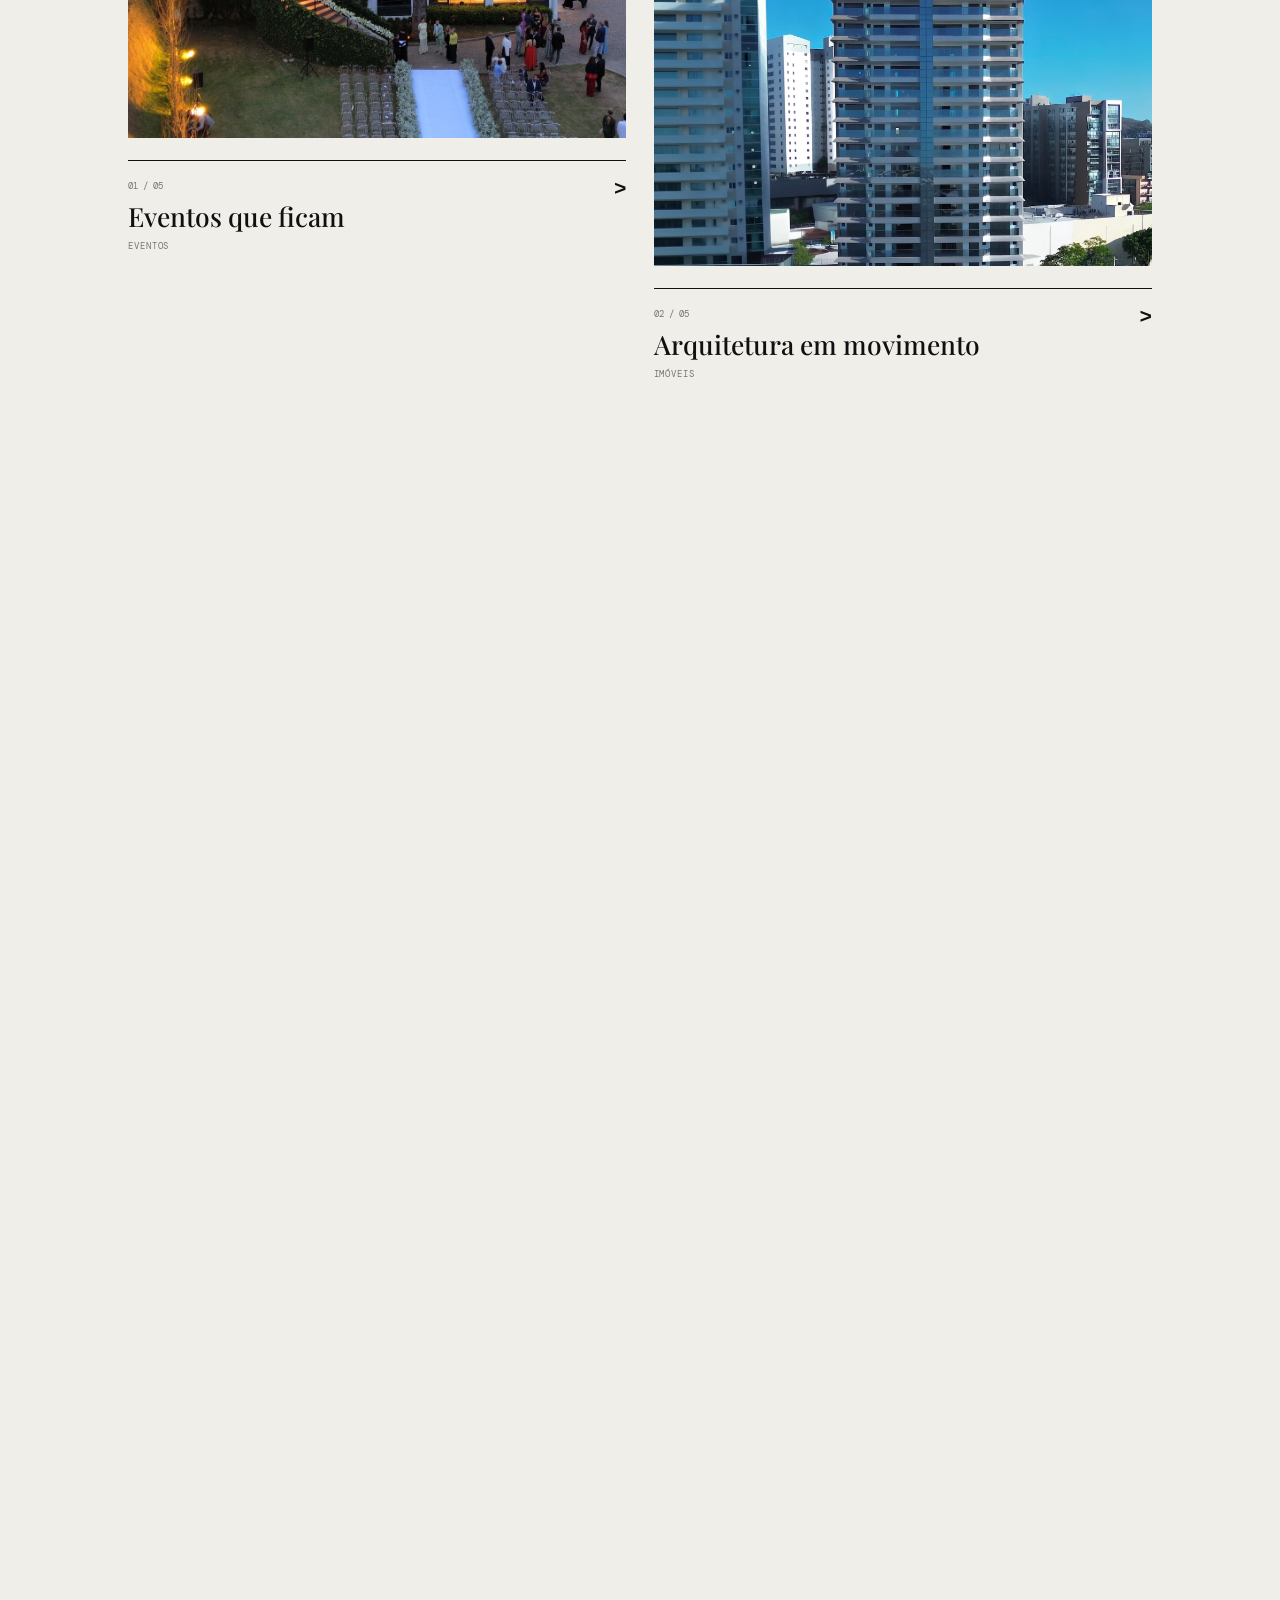
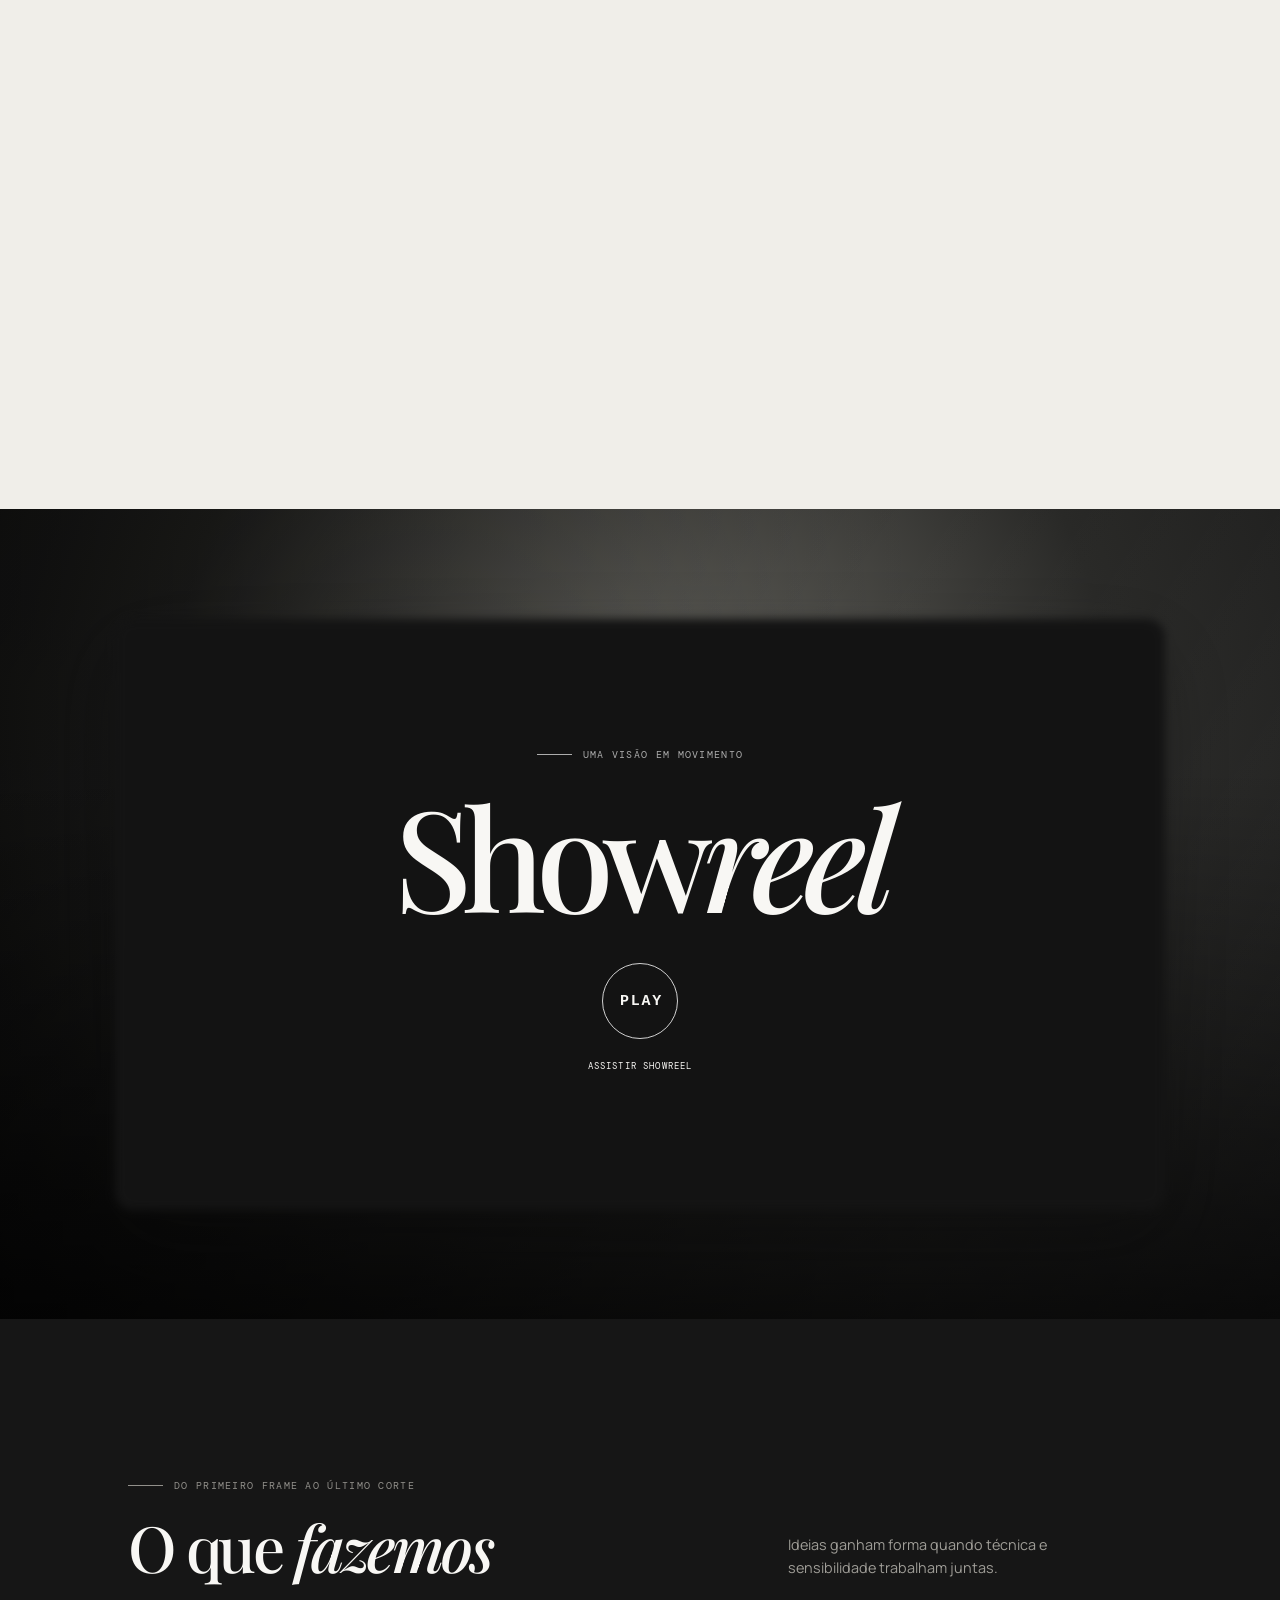
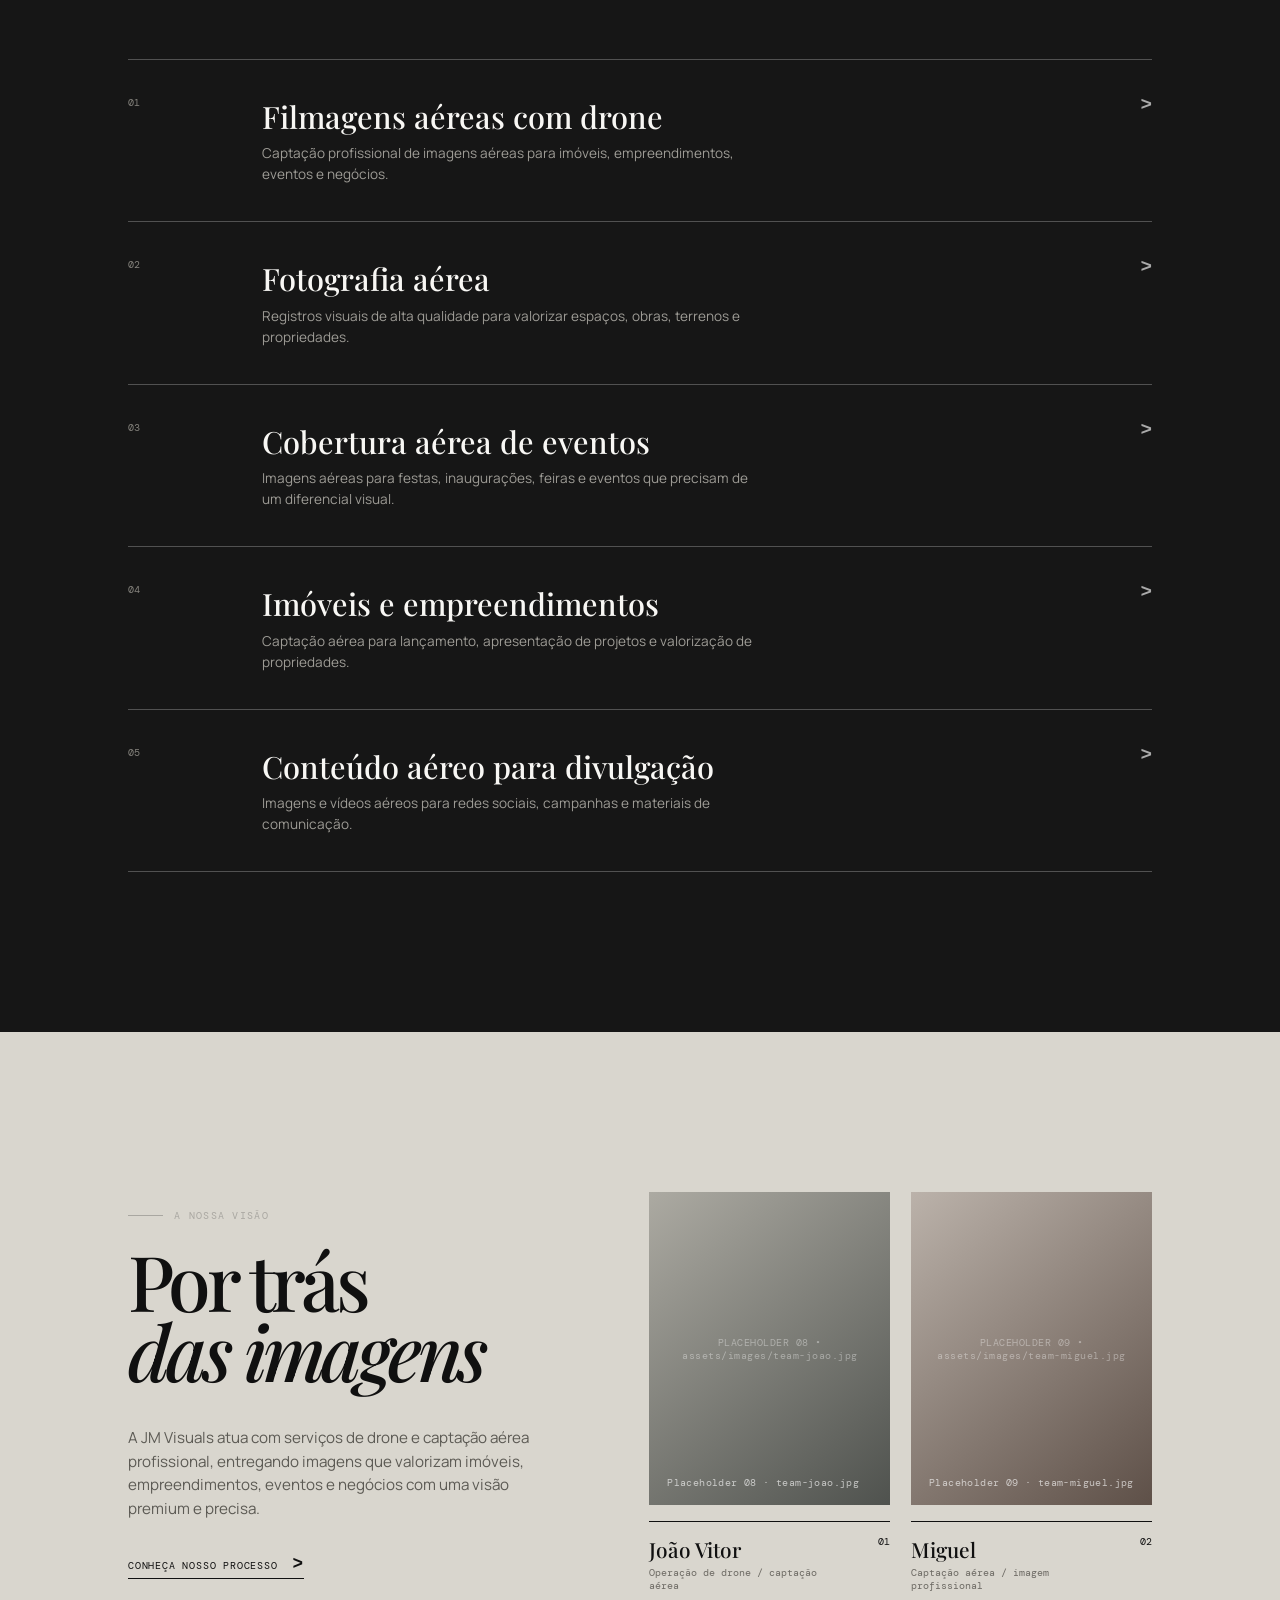
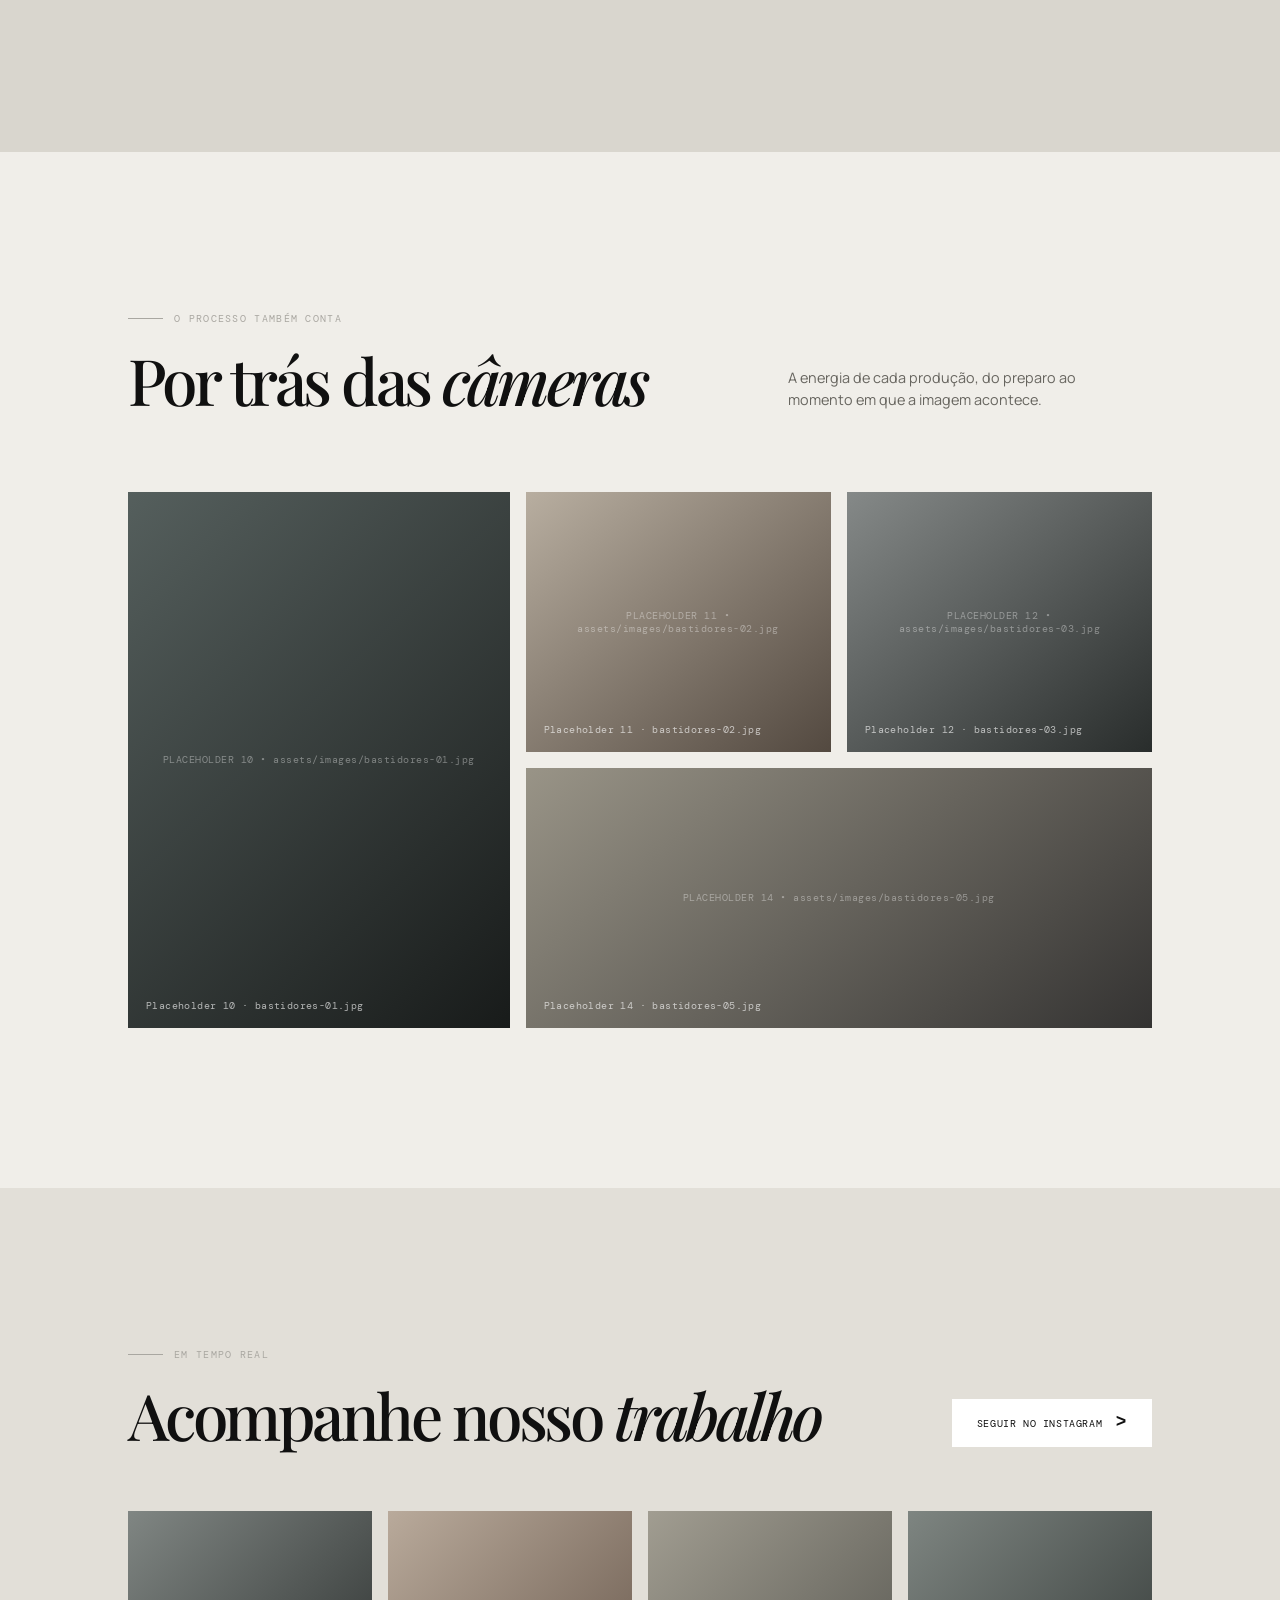
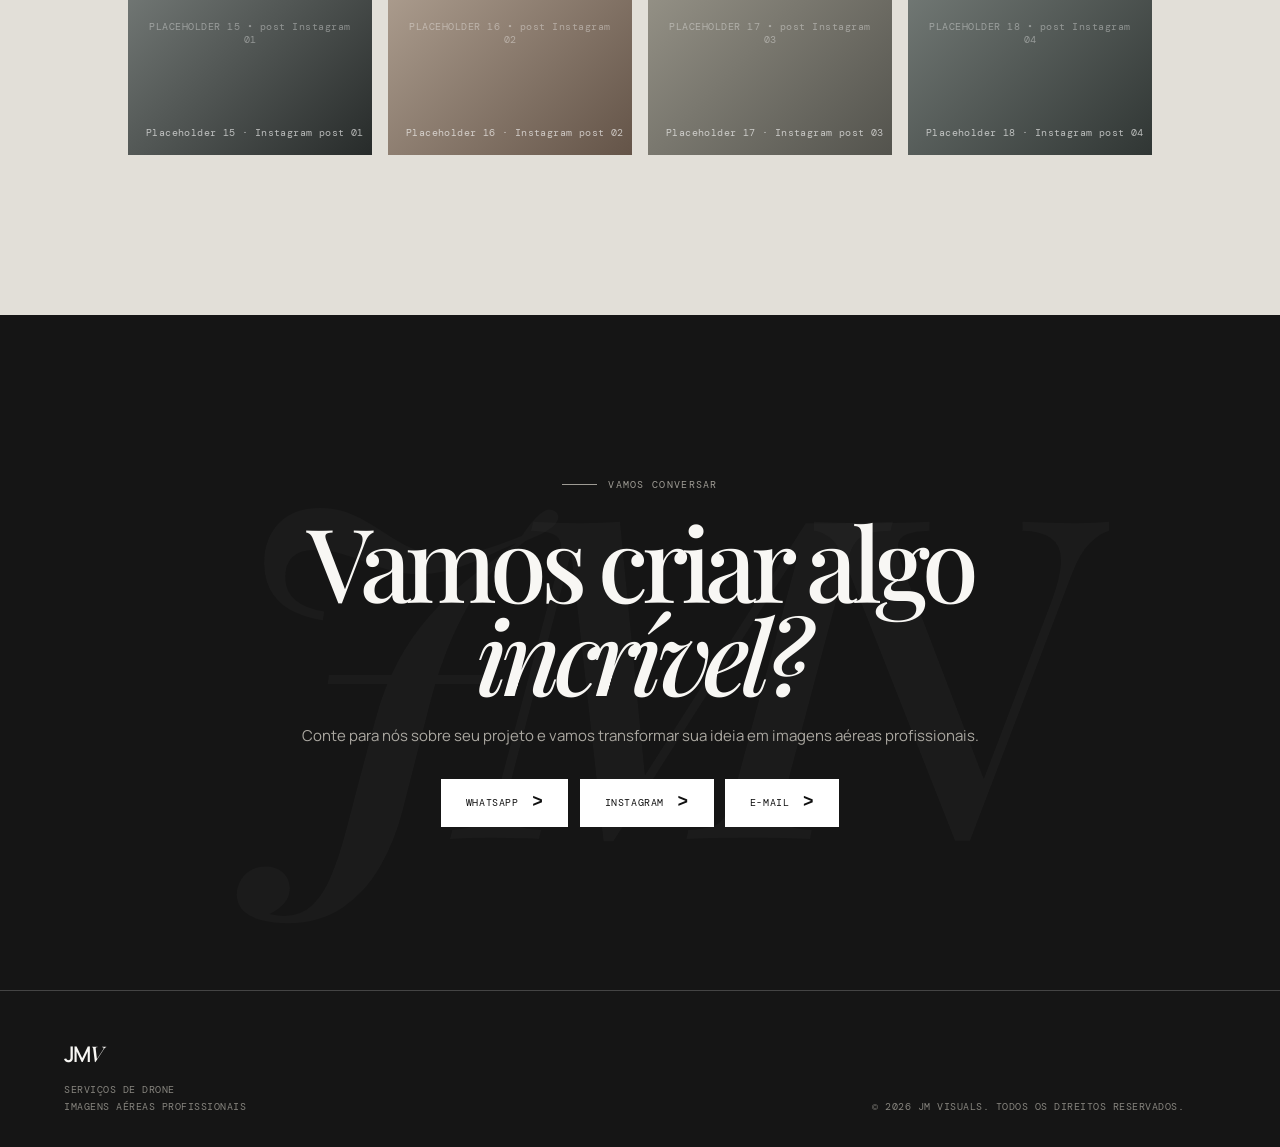
==== commit bc767ebe: "Remove showreel bottom metadata text" ====
--- a/projeto/index.html
+++ b/projeto/index.html
@@ -123,7 +123,6 @@
           aria-label="Assistir Showreel" aria-controls="showreel-video"><span>PLAY</span></button>
         <p>Assistir Showreel</p>
       </div>
-      <div class="showreel-meta"><span>JM VISUALS</span><span>REEL / 2026</span></div>
     </section>
     <section class="services section-pad" id="services" aria-labelledby="services-title">
       <div class="section-heading reveal">
--- a/projeto/css/style.css
+++ b/projeto/css/style.css
@@ -657,14 +657,20 @@
 
 .showreel-meta {
     position: absolute;
+    left: 50%;
     bottom: 3rem;
-    left: 5vw;
-    right: 5vw;
+    transform: translateX(-50%);
+    width: calc(100% - 8vw);
     display: flex;
-    justify-content: space-between;
+    align-items: center;
+    justify-content: center;
+    gap: clamp(1rem, 3vw, 3rem);
     font: 9px var(--mono);
-    letter-spacing: .1em;
-    color: rgba(255, 255, 255, .5)
+    letter-spacing: .12em;
+    color: rgba(255, 255, 255, .5);
+    text-transform: uppercase;
+    text-align: center;
+    white-space: nowrap
 }
 
 .services {
--- a/projeto/css/portfolio-overrides.css
+++ b/projeto/css/portfolio-overrides.css
@@ -42,9 +42,14 @@
   border-radius: 18px;
   background: #101010;
   box-shadow: 0 28px 80px rgba(0, 0, 0, 0.32);
-  filter: saturate(1.05) contrast(1.03);
+  filter: saturate(1.05) contrast(1.03) blur(0);
   cursor: pointer;
   pointer-events: auto;
+  transition: filter 0.3s ease, transform 0.3s ease;
+}
+
+.showreel:not(.is-playing) .showreel-video {
+  filter: saturate(0.8) contrast(0.9) blur(4px) brightness(0.72);
 }
 
 .showreel-content,
